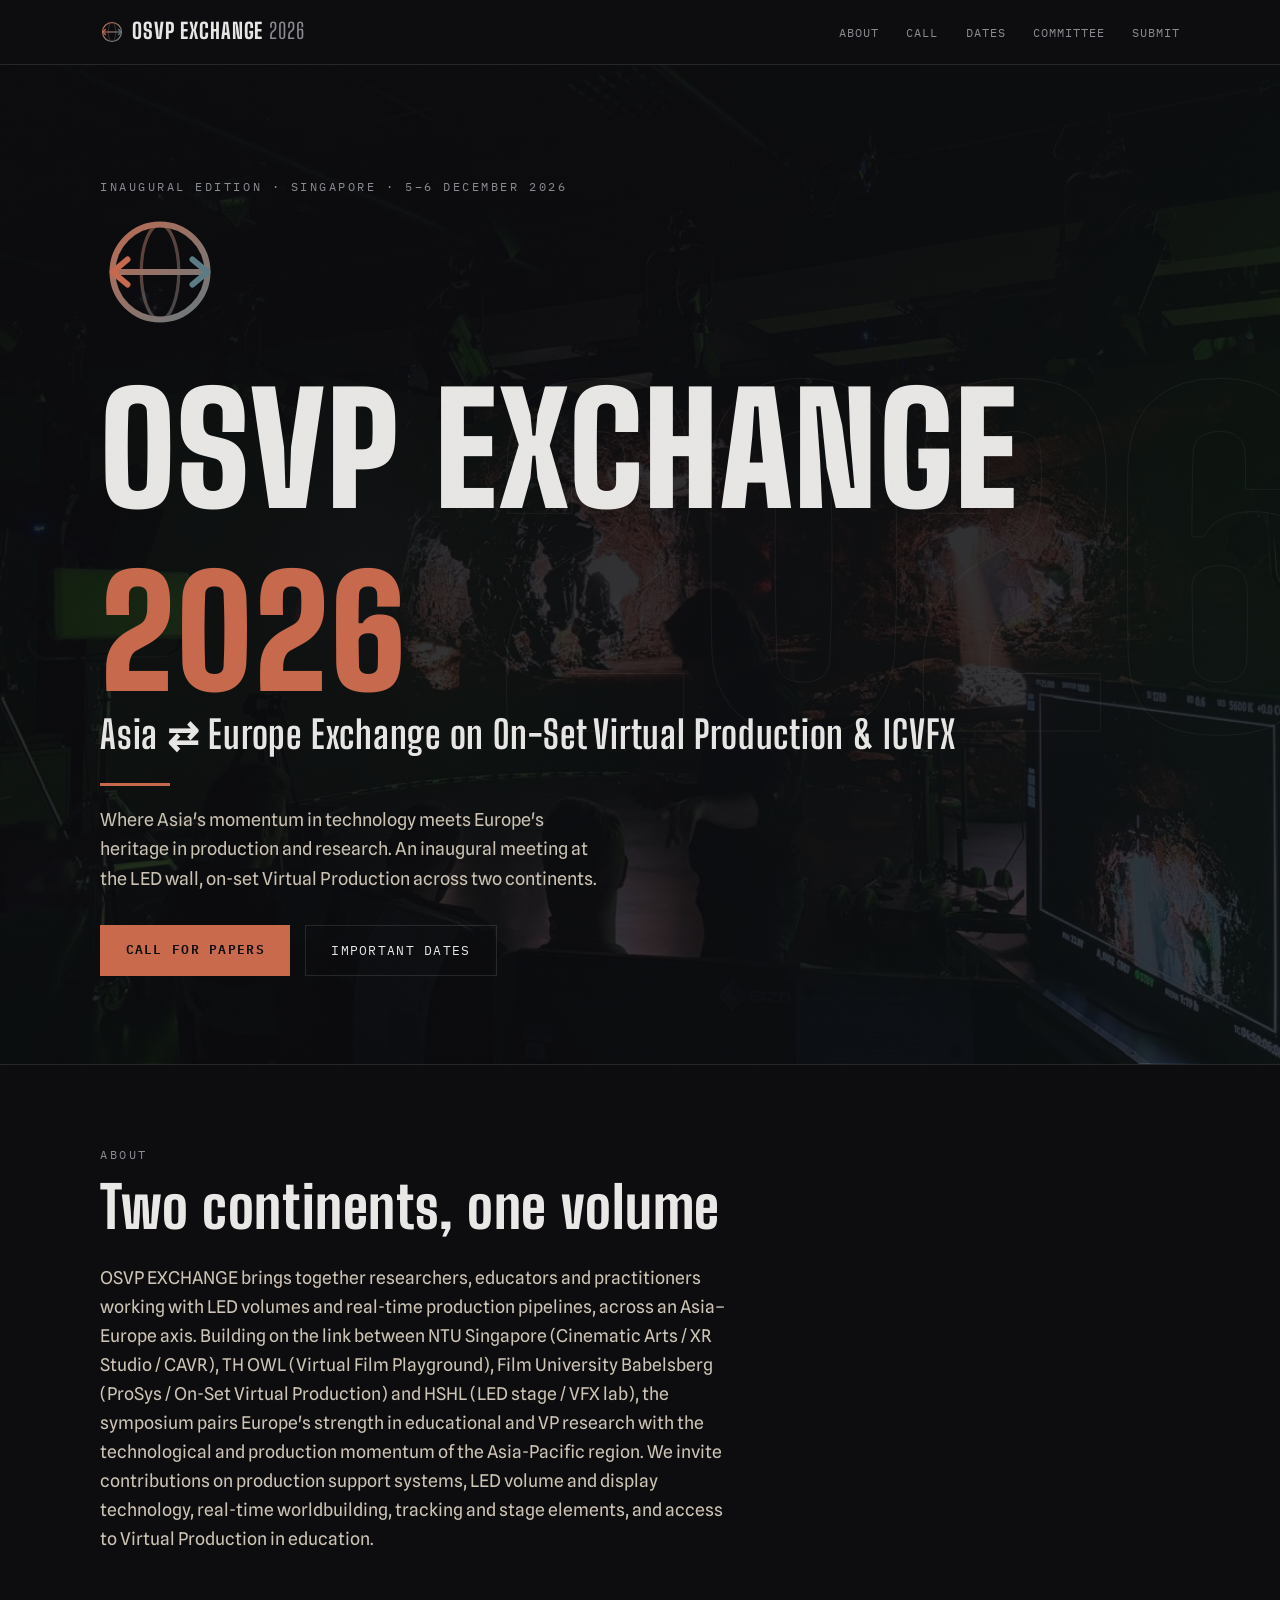
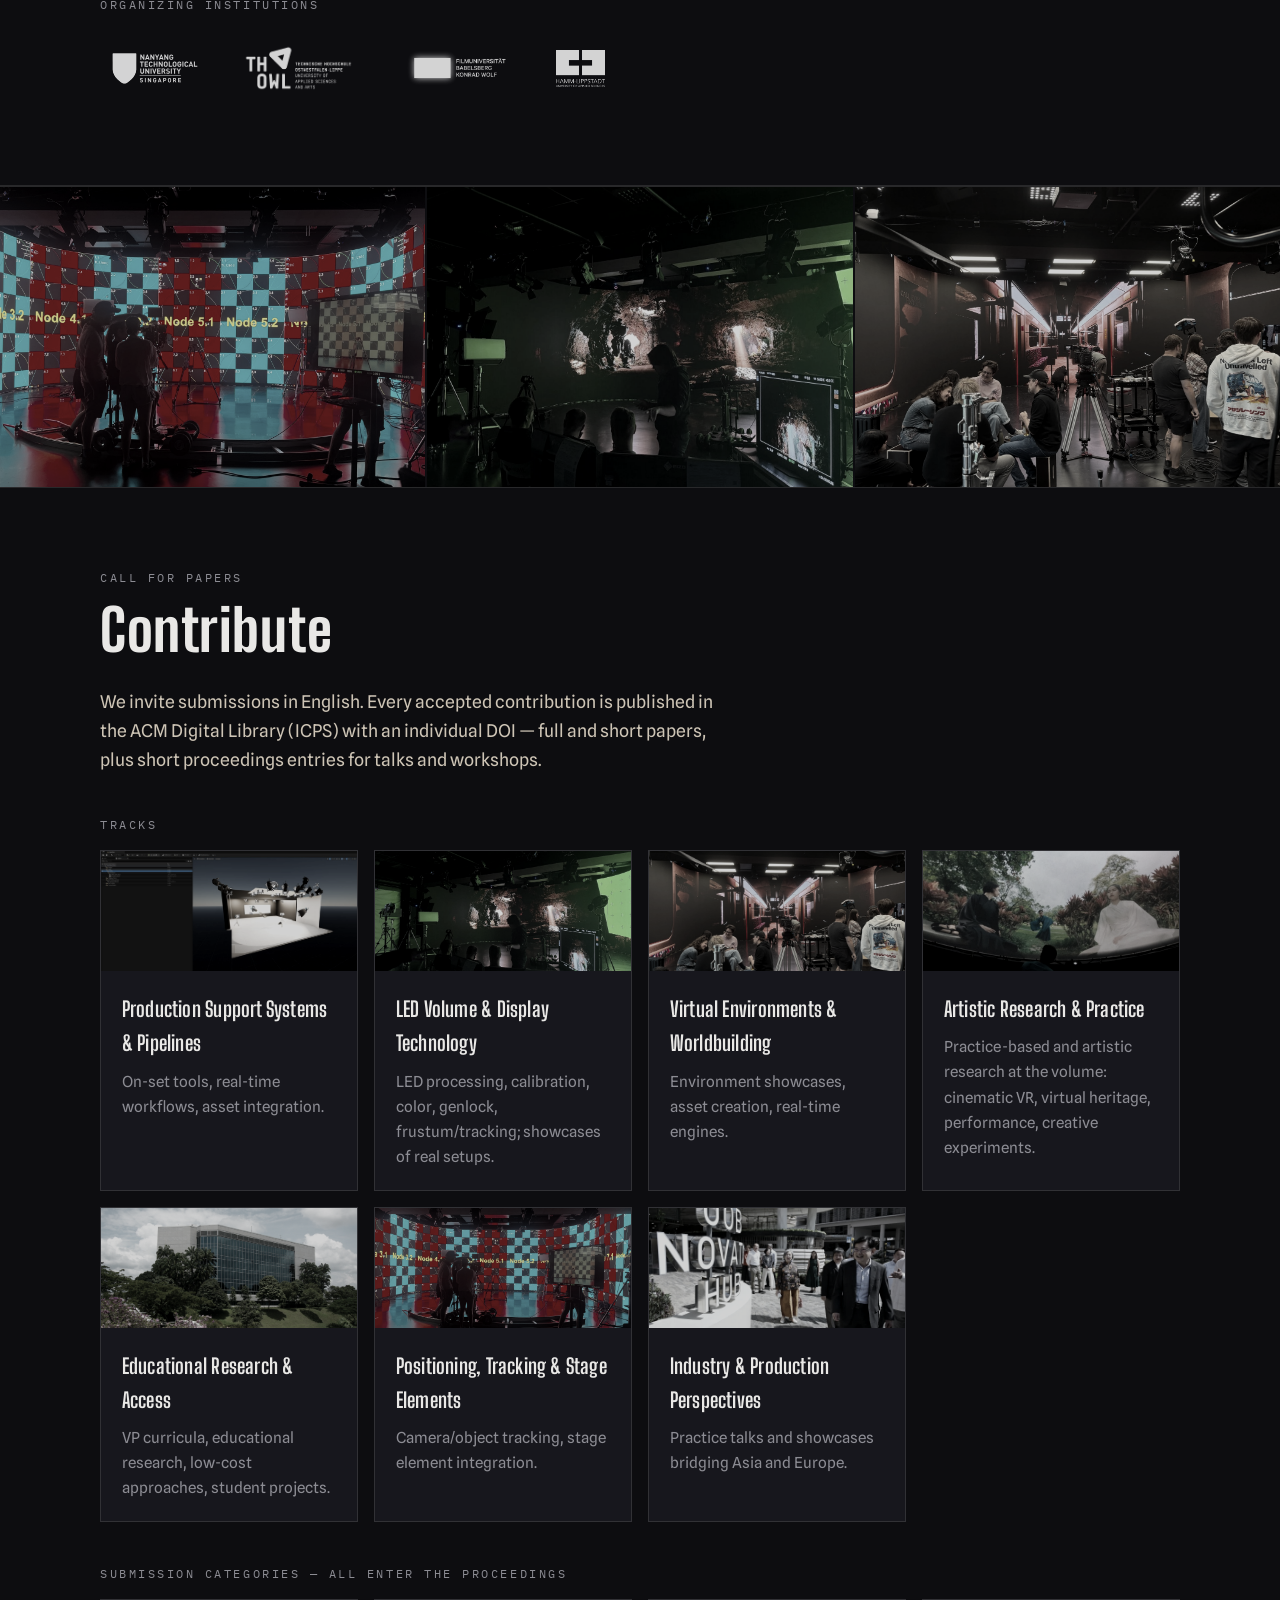
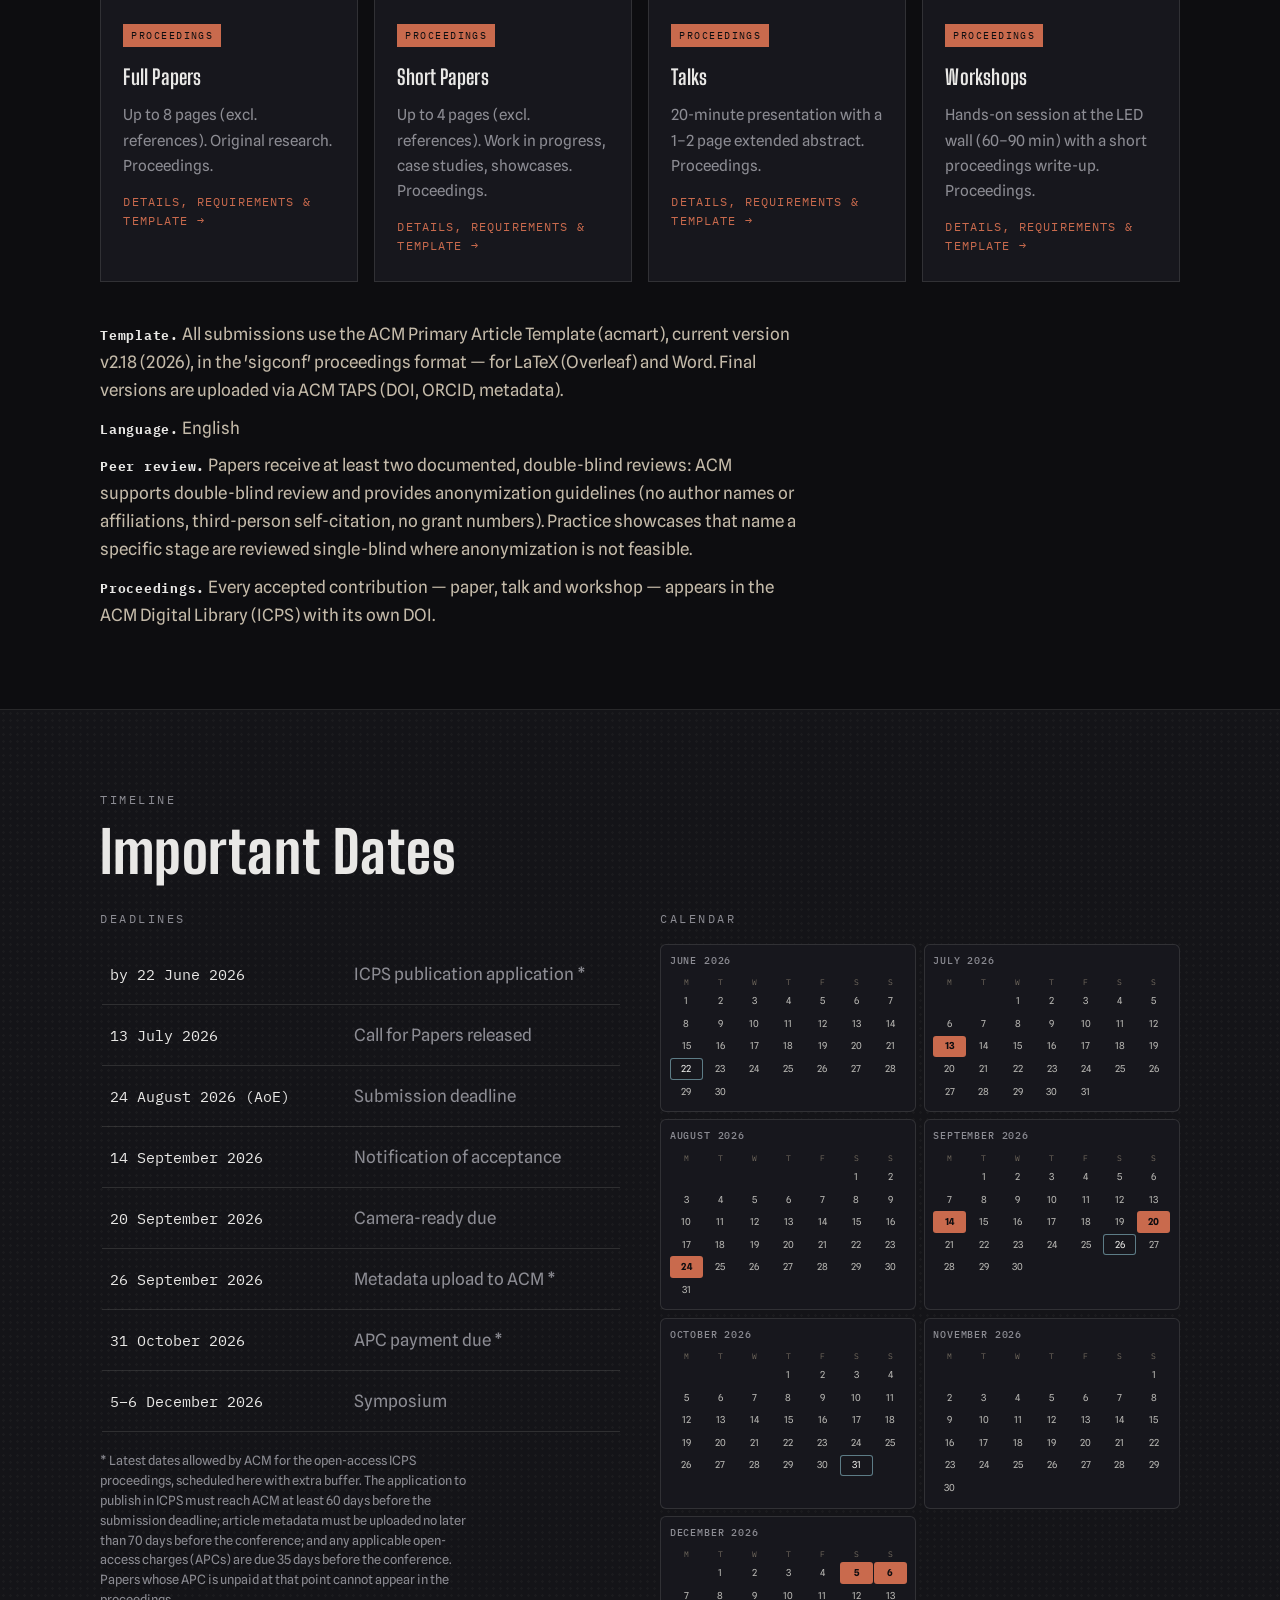
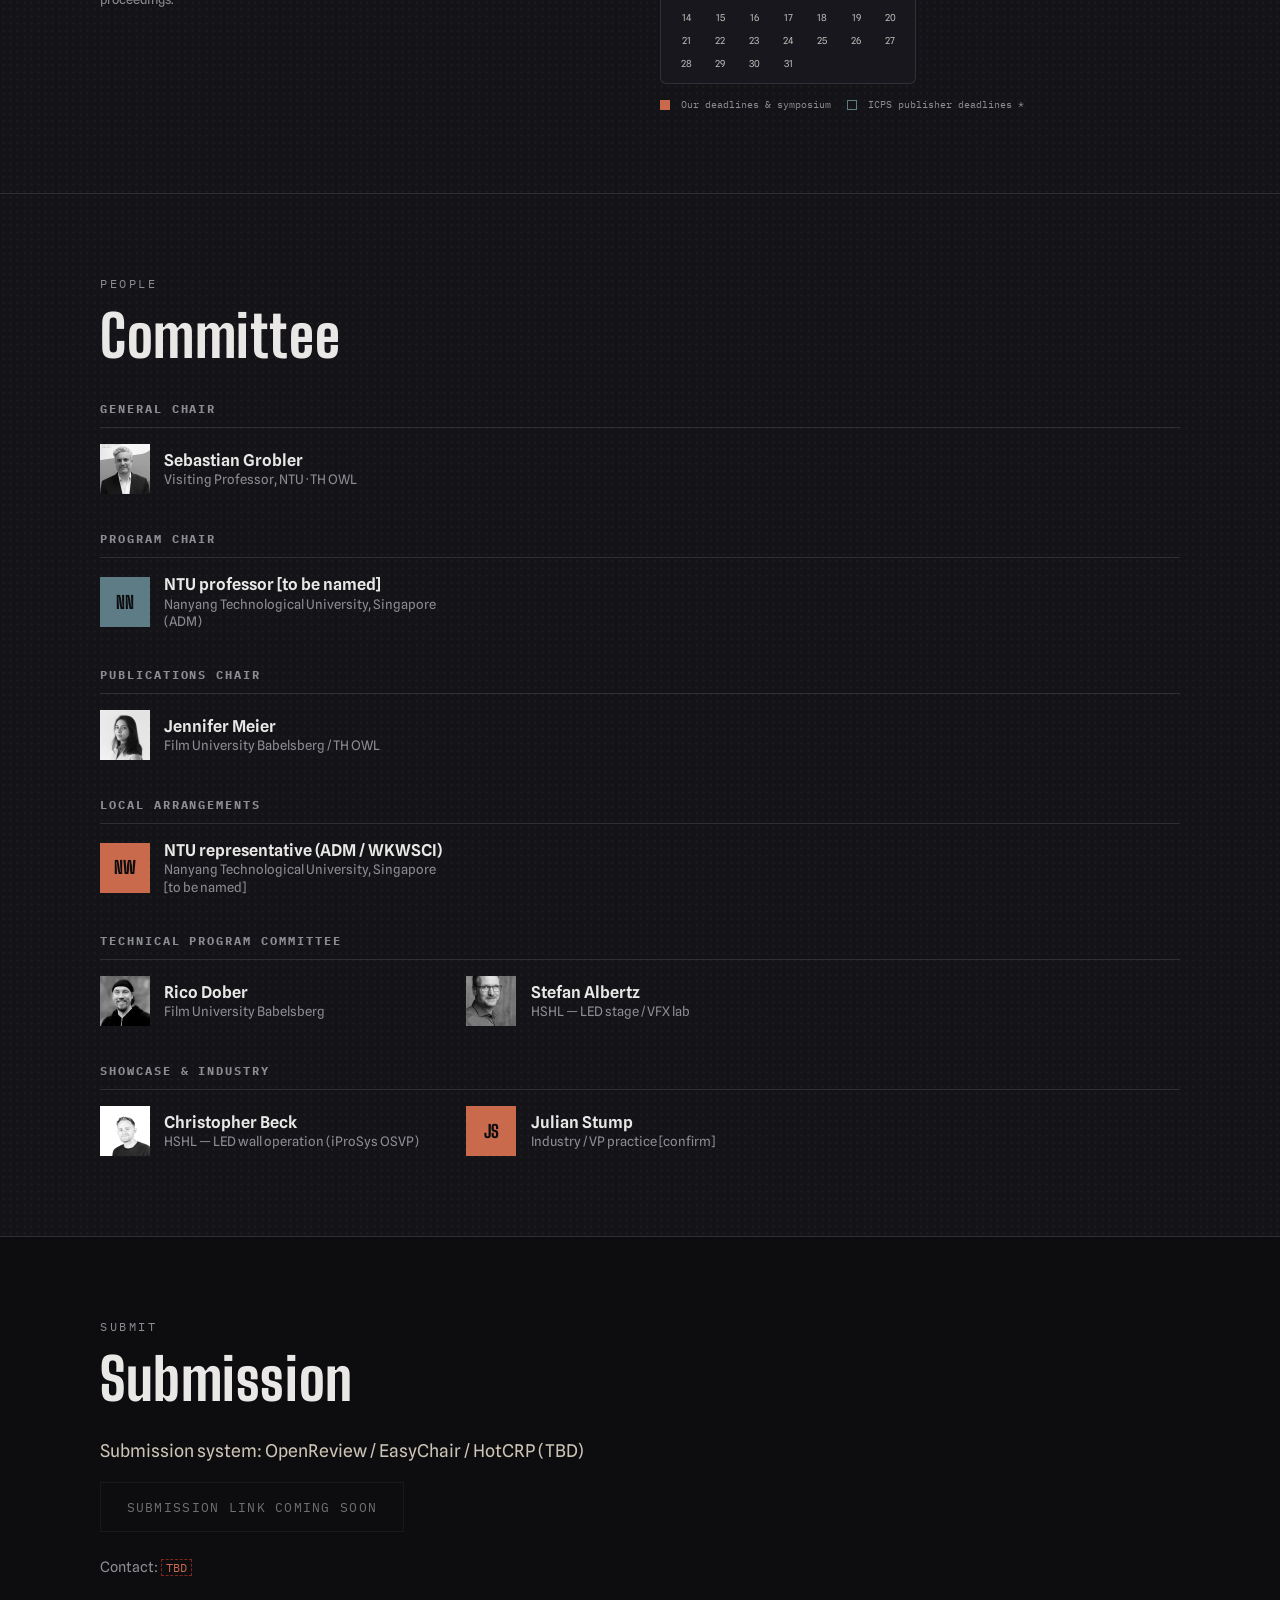
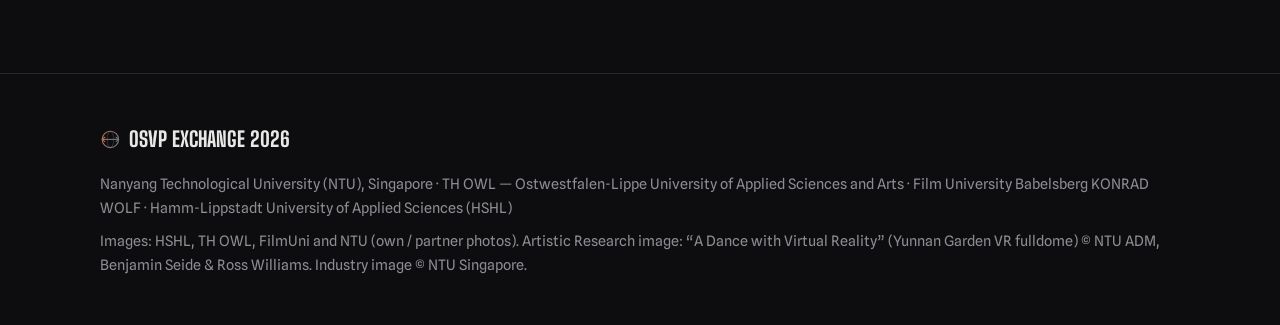
==== index.html @ 5b0dd959 "Update site (2026-06-19 21:12)" ====
<!DOCTYPE html>
<html lang="en">
<head>
  <meta charset="utf-8">
  <meta name="viewport" content="width=device-width, initial-scale=1">
  <title>OSVP EXCHANGE 2026 — Asia ⇄ Europe Exchange on On-Set Virtual Production &amp; ICVFX</title>
  <meta name="description" content="OSVP EXCHANGE brings together researchers, educators and practitioners working with LED volumes and real-time production pipelines, across an Asia–Europe axis. ">
  <link rel="preconnect" href="https://fonts.googleapis.com">
  <link rel="preconnect" href="https://fonts.gstatic.com" crossorigin>
  <link href="https://fonts.googleapis.com/css2?family=Big+Shoulders+Display:wght@500;700;800;900&family=IBM+Plex+Mono:wght@400;500&family=Spline+Sans:wght@400;500;600&display=swap" rel="stylesheet">
  <link rel="stylesheet" href="style.css">
</head>
<body>
<nav class="bar">
  <div class="wrap">
    <a class="brand" href="#top"><svg class="mark" viewBox="0 0 48 48" aria-hidden="true" focusable="false">
  <defs><linearGradient id="ew" x1="0" y1="0" x2="48" y2="48" gradientUnits="userSpaceOnUse">
    <stop offset="0" stop-color="var(--east)"/><stop offset="1" stop-color="var(--west)"/>
  </linearGradient></defs>
  <circle cx="24" cy="24" r="19" fill="none" stroke="url(#ew)" stroke-width="2.4"/>
  <ellipse cx="24" cy="24" rx="7.5" ry="19" fill="none" stroke="url(#ew)" stroke-width="1.3" opacity=".55"/>
  <line x1="5" y1="24" x2="43" y2="24" stroke="url(#ew)" stroke-width="2.4"/>
  <path d="M11 19 L5 24 L11 29" fill="none" stroke="var(--east)" stroke-width="2.4" stroke-linecap="round" stroke-linejoin="round"/>
  <path d="M37 19 L43 24 L37 29" fill="none" stroke="var(--west)" stroke-width="2.4" stroke-linecap="round" stroke-linejoin="round"/>
</svg><span>OSVP EXCHANGE <em>2026</em></span></a>
    <div class="links"><a href="#scope">About</a><a href="#cfp">Call</a><a href="#dates">Dates</a><a href="#committee">Committee</a><a href="#submission">Submit</a></div>
  </div>
</nav>
<header class="hero" id="top">
  <div class="bgyear" aria-hidden="true">2026</div>
  <div class="wrap">
    <p class="kicker">Inaugural Edition · Singapore · 5–6 December 2026</p>
    <h1 class="logo"><svg class="mark" viewBox="0 0 48 48" aria-hidden="true" focusable="false">
  <defs><linearGradient id="ew" x1="0" y1="0" x2="48" y2="48" gradientUnits="userSpaceOnUse">
    <stop offset="0" stop-color="var(--east)"/><stop offset="1" stop-color="var(--west)"/>
  </linearGradient></defs>
  <circle cx="24" cy="24" r="19" fill="none" stroke="url(#ew)" stroke-width="2.4"/>
  <ellipse cx="24" cy="24" rx="7.5" ry="19" fill="none" stroke="url(#ew)" stroke-width="1.3" opacity=".55"/>
  <line x1="5" y1="24" x2="43" y2="24" stroke="url(#ew)" stroke-width="2.4"/>
  <path d="M11 19 L5 24 L11 29" fill="none" stroke="var(--east)" stroke-width="2.4" stroke-linecap="round" stroke-linejoin="round"/>
  <path d="M37 19 L43 24 L37 29" fill="none" stroke="var(--west)" stroke-width="2.4" stroke-linecap="round" stroke-linejoin="round"/>
</svg><span class="word">OSVP EXCHANGE</span><span class="yr">2026</span></h1>
    <p class="subtitle">Asia ⇄ Europe Exchange on On-Set Virtual Production &amp; ICVFX</p>
    <p class="tagline">Where Asia&#x27;s momentum in technology meets Europe&#x27;s heritage in production and research. An inaugural meeting at the LED wall, on-set Virtual Production across two continents.
</p>
    <div class="cta"><a class="btn primary" href="#cfp">Call for Papers</a><a class="btn ghost" href="#dates">Important Dates</a></div>
  </div>
</header>
<section id="scope">
  <div class="wrap">
    <p class="kicker">About</p>
    <h2>Two continents, one volume</h2>
    <p class="lead">OSVP EXCHANGE brings together researchers, educators and practitioners working with LED volumes and real-time production pipelines, across an Asia–Europe axis. Building on the link between NTU Singapore (Cinematic Arts / XR Studio / CAVR), TH OWL (Virtual Film Playground), Film University Babelsberg (ProSys / On-Set Virtual Production) and HSHL (LED stage / VFX lab), the symposium pairs Europe&#x27;s strength in educational and VP research with the technological and production momentum of the Asia-Pacific region. We invite contributions on production support systems, LED volume and display technology, real-time worldbuilding, tracking and stage elements, and access to Virtual Production in education.
</p>
    <p class="kicker mt">Organizing institutions</p>
    <div class="plogos"><a href="https://www.ntu.edu.sg/adm" target="_blank" rel="noopener"><span class="plogobox" style="--lh:1.6" title="Nanyang Technological University (NTU), Singapore"><img class="plogo inv" src="assets/logos/ntu.svg" alt="Nanyang Technological University (NTU), Singapore" loading="lazy"></span></a><a href="https://www.th-owl.de/medienproduktion/" target="_blank" rel="noopener"><span class="plogobox" title="TH OWL — Ostwestfalen-Lippe University of Applied Sciences and Arts"><img class="plogo inv" src="assets/logos/thowl.png" alt="TH OWL — Ostwestfalen-Lippe University of Applied Sciences and Arts" loading="lazy"></span></a><a href="https://www.filmuniversitaet.de/" target="_blank" rel="noopener"><span class="plogobox" title="Film University Babelsberg KONRAD WOLF"><img class="plogo" src="assets/logos/filmuni.png" alt="Film University Babelsberg KONRAD WOLF" loading="lazy"></span></a><a href="https://www.hshl.de/" target="_blank" rel="noopener"><span class="plogobox" style="--lh:0.8" title="Hamm-Lippstadt University of Applied Sciences (HSHL)"><img class="plogo" src="assets/logos/hshl.png" alt="Hamm-Lippstadt University of Applied Sciences (HSHL)" loading="lazy"></span></a></div>
  </div>
</section>
<div class="band"><figure><img src="assets/band-1.jpg" alt="On set · HSHL" loading="lazy"></figure><figure><img src="assets/band-2.jpg" alt="LED volume · TH OWL" loading="lazy"></figure><figure><img src="assets/band-3.jpg" alt="Pipeline · FilmUni" loading="lazy"></figure></div>
<section id="cfp">
  <div class="wrap">
    <p class="kicker">Call for Papers</p>
    <h2>Contribute</h2>
    <p class="lead">We invite submissions in English. Every accepted contribution is published in the ACM Digital Library (ICPS) with an individual DOI — full and short papers, plus short proceedings entries for talks and workshops.
</p>
    <p class="kicker mt">Tracks</p>
    <div class="cards"><div class="card trk"><div class="thumb" style="background-image:url('assets/cat-environments.jpg')"></div><div class="cardbody"><h3>Production Support Systems &amp; Pipelines</h3><p>On-set tools, real-time workflows, asset integration.</p></div></div><div class="card trk"><div class="thumb" style="background-image:url('assets/cat-led-volume.jpg')"></div><div class="cardbody"><h3>LED Volume &amp; Display Technology</h3><p>LED processing, calibration, color, genlock, frustum/tracking; showcases of real setups.</p></div></div><div class="card trk"><div class="thumb" style="background-image:url('assets/track-volume.jpg')"></div><div class="cardbody"><h3>Virtual Environments &amp; Worldbuilding</h3><p>Environment showcases, asset creation, real-time engines.</p></div></div><div class="card trk"><div class="thumb" style="background-image:url('assets/cat-artistic.jpg')"></div><div class="cardbody"><h3>Artistic Research &amp; Practice</h3><p>Practice-based and artistic research at the volume: cinematic VR, virtual heritage, performance, creative experiments.</p></div></div><div class="card trk"><div class="thumb" style="background-image:url('assets/cat-education.jpg')"></div><div class="cardbody"><h3>Educational Research &amp; Access</h3><p>VP curricula, educational research, low-cost approaches, student projects.</p></div></div><div class="card trk"><div class="thumb" style="background-image:url('assets/cat-tracking.jpg')"></div><div class="cardbody"><h3>Positioning, Tracking &amp; Stage Elements</h3><p>Camera/object tracking, stage element integration.</p></div></div><div class="card trk"><div class="thumb" style="background-image:url('assets/cat-industry.jpg')"></div><div class="cardbody"><h3>Industry &amp; Production Perspectives</h3><p>Practice talks and showcases bridging Asia and Europe.</p></div></div></div>
    <p class="kicker mt">Submission categories — all enter the proceedings</p>
    <div class="cards fmts"><a class="card fmt" href="full-paper.html"><div class="cardbody"><span class="tag">Proceedings</span><h3>Full Papers</h3><p>Up to 8 pages (excl. references). Original research. Proceedings.</p><span class="more">Details, requirements &amp; template →</span></div></a><a class="card fmt" href="short-paper.html"><div class="cardbody"><span class="tag">Proceedings</span><h3>Short Papers</h3><p>Up to 4 pages (excl. references). Work in progress, case studies, showcases. Proceedings.</p><span class="more">Details, requirements &amp; template →</span></div></a><a class="card fmt" href="talk.html"><div class="cardbody"><span class="tag">Proceedings</span><h3>Talks</h3><p>20-minute presentation with a 1–2 page extended abstract. Proceedings.</p><span class="more">Details, requirements &amp; template →</span></div></a><a class="card fmt" href="workshop.html"><div class="cardbody"><span class="tag">Proceedings</span><h3>Workshops</h3><p>Hands-on session at the LED wall (60–90 min) with a short proceedings write-up. Proceedings.</p><span class="more">Details, requirements &amp; template →</span></div></a></div>
    <div class="notes">
      <p><strong>Template.</strong> All submissions use the ACM Primary Article Template (acmart), current version v2.18 (2026), in the &#x27;sigconf&#x27; proceedings format — for LaTeX (Overleaf) and Word. Final versions are uploaded via ACM TAPS (DOI, ORCID, metadata).
</p>
      <p><strong>Language.</strong> English</p>
      <p><strong>Peer review.</strong> Papers receive at least two documented, double-blind reviews: ACM supports double-blind review and provides anonymization guidelines (no author names or affiliations, third-person self-citation, no grant numbers). Practice showcases that name a specific stage are reviewed single-blind where anonymization is not feasible.
</p>
      <p><strong>Proceedings.</strong> Every accepted contribution — paper, talk and workshop — appears in the ACM Digital Library (ICPS) with its own DOI.</p>
    </div>
  </div>
</section>
<section id="dates" class="alt">
  <div class="wrap">
    <p class="kicker">Timeline</p>
    <h2>Important Dates</h2>
    <div class="datesgrid">
      <div class="dcol"><p class="kicker">Deadlines</p><table class="dates"><tr><td class="dt">by 22 June 2026</td><td>ICPS publication application *</td></tr><tr><td class="dt">13 July 2026</td><td>Call for Papers released</td></tr><tr><td class="dt">24 August 2026 (AoE)</td><td>Submission deadline</td></tr><tr><td class="dt">14 September 2026</td><td>Notification of acceptance</td></tr><tr><td class="dt">20 September 2026</td><td>Camera-ready due</td></tr><tr><td class="dt">26 September 2026</td><td>Metadata upload to ACM *</td></tr><tr><td class="dt">31 October 2026</td><td>APC payment due *</td></tr><tr><td class="dt">5–6 December 2026</td><td>Symposium</td></tr></table><p class="fineprint datesnote">* Latest dates allowed by ACM for the open-access ICPS proceedings, scheduled here with extra buffer. The application to publish in ICPS must reach ACM at least 60 days before the submission deadline; article metadata must be uploaded no later than 70 days before the conference; and any applicable open-access charges (APCs) are due 35 days before the conference. Papers whose APC is unpaid at that point cannot appear in the proceedings.
</p></div>
      <div class="dcol"><p class="kicker">Calendar</p><div class="cal"><div class="calmonth"><div class="cmname">June 2026</div><div class="cgrid"><span class="cdow">M</span><span class="cdow">T</span><span class="cdow">W</span><span class="cdow">T</span><span class="cdow">F</span><span class="cdow">S</span><span class="cdow">S</span><span class="cday">1</span><span class="cday">2</span><span class="cday">3</span><span class="cday">4</span><span class="cday">5</span><span class="cday">6</span><span class="cday">7</span><span class="cday">8</span><span class="cday">9</span><span class="cday">10</span><span class="cday">11</span><span class="cday">12</span><span class="cday">13</span><span class="cday">14</span><span class="cday">15</span><span class="cday">16</span><span class="cday">17</span><span class="cday">18</span><span class="cday">19</span><span class="cday">20</span><span class="cday">21</span><span class="cday rel" data-tip="ICPS application — last day *" aria-label="ICPS application — last day *" tabindex="0">22</span><span class="cday">23</span><span class="cday">24</span><span class="cday">25</span><span class="cday">26</span><span class="cday">27</span><span class="cday">28</span><span class="cday">29</span><span class="cday">30</span><span class="cday pad"></span><span class="cday pad"></span><span class="cday pad"></span><span class="cday pad"></span><span class="cday pad"></span></div></div><div class="calmonth"><div class="cmname">July 2026</div><div class="cgrid"><span class="cdow">M</span><span class="cdow">T</span><span class="cdow">W</span><span class="cdow">T</span><span class="cdow">F</span><span class="cdow">S</span><span class="cdow">S</span><span class="cday pad"></span><span class="cday pad"></span><span class="cday">1</span><span class="cday">2</span><span class="cday">3</span><span class="cday">4</span><span class="cday">5</span><span class="cday">6</span><span class="cday">7</span><span class="cday">8</span><span class="cday">9</span><span class="cday">10</span><span class="cday">11</span><span class="cday">12</span><span class="cday hot" data-tip="CfP opens" aria-label="CfP opens" tabindex="0">13</span><span class="cday">14</span><span class="cday">15</span><span class="cday">16</span><span class="cday">17</span><span class="cday">18</span><span class="cday">19</span><span class="cday">20</span><span class="cday">21</span><span class="cday">22</span><span class="cday">23</span><span class="cday">24</span><span class="cday">25</span><span class="cday">26</span><span class="cday">27</span><span class="cday">28</span><span class="cday">29</span><span class="cday">30</span><span class="cday">31</span><span class="cday pad"></span><span class="cday pad"></span></div></div><div class="calmonth"><div class="cmname">August 2026</div><div class="cgrid"><span class="cdow">M</span><span class="cdow">T</span><span class="cdow">W</span><span class="cdow">T</span><span class="cdow">F</span><span class="cdow">S</span><span class="cdow">S</span><span class="cday pad"></span><span class="cday pad"></span><span class="cday pad"></span><span class="cday pad"></span><span class="cday pad"></span><span class="cday">1</span><span class="cday">2</span><span class="cday">3</span><span class="cday">4</span><span class="cday">5</span><span class="cday">6</span><span class="cday">7</span><span class="cday">8</span><span class="cday">9</span><span class="cday">10</span><span class="cday">11</span><span class="cday">12</span><span class="cday">13</span><span class="cday">14</span><span class="cday">15</span><span class="cday">16</span><span class="cday">17</span><span class="cday">18</span><span class="cday">19</span><span class="cday">20</span><span class="cday">21</span><span class="cday">22</span><span class="cday">23</span><span class="cday hot" data-tip="Submission deadline" aria-label="Submission deadline" tabindex="0">24</span><span class="cday">25</span><span class="cday">26</span><span class="cday">27</span><span class="cday">28</span><span class="cday">29</span><span class="cday">30</span><span class="cday">31</span><span class="cday pad"></span><span class="cday pad"></span><span class="cday pad"></span><span class="cday pad"></span><span class="cday pad"></span><span class="cday pad"></span></div></div><div class="calmonth"><div class="cmname">September 2026</div><div class="cgrid"><span class="cdow">M</span><span class="cdow">T</span><span class="cdow">W</span><span class="cdow">T</span><span class="cdow">F</span><span class="cdow">S</span><span class="cdow">S</span><span class="cday pad"></span><span class="cday">1</span><span class="cday">2</span><span class="cday">3</span><span class="cday">4</span><span class="cday">5</span><span class="cday">6</span><span class="cday">7</span><span class="cday">8</span><span class="cday">9</span><span class="cday">10</span><span class="cday">11</span><span class="cday">12</span><span class="cday">13</span><span class="cday hot" data-tip="Notification of acceptance" aria-label="Notification of acceptance" tabindex="0">14</span><span class="cday">15</span><span class="cday">16</span><span class="cday">17</span><span class="cday">18</span><span class="cday">19</span><span class="cday hot" data-tip="Camera-ready due" aria-label="Camera-ready due" tabindex="0">20</span><span class="cday">21</span><span class="cday">22</span><span class="cday">23</span><span class="cday">24</span><span class="cday">25</span><span class="cday rel" data-tip="Metadata upload to ACM *" aria-label="Metadata upload to ACM *" tabindex="0">26</span><span class="cday">27</span><span class="cday">28</span><span class="cday">29</span><span class="cday">30</span><span class="cday pad"></span><span class="cday pad"></span><span class="cday pad"></span><span class="cday pad"></span></div></div><div class="calmonth"><div class="cmname">October 2026</div><div class="cgrid"><span class="cdow">M</span><span class="cdow">T</span><span class="cdow">W</span><span class="cdow">T</span><span class="cdow">F</span><span class="cdow">S</span><span class="cdow">S</span><span class="cday pad"></span><span class="cday pad"></span><span class="cday pad"></span><span class="cday">1</span><span class="cday">2</span><span class="cday">3</span><span class="cday">4</span><span class="cday">5</span><span class="cday">6</span><span class="cday">7</span><span class="cday">8</span><span class="cday">9</span><span class="cday">10</span><span class="cday">11</span><span class="cday">12</span><span class="cday">13</span><span class="cday">14</span><span class="cday">15</span><span class="cday">16</span><span class="cday">17</span><span class="cday">18</span><span class="cday">19</span><span class="cday">20</span><span class="cday">21</span><span class="cday">22</span><span class="cday">23</span><span class="cday">24</span><span class="cday">25</span><span class="cday">26</span><span class="cday">27</span><span class="cday">28</span><span class="cday">29</span><span class="cday">30</span><span class="cday rel" data-tip="APC payment due *" aria-label="APC payment due *" tabindex="0">31</span><span class="cday pad"></span></div></div><div class="calmonth"><div class="cmname">November 2026</div><div class="cgrid"><span class="cdow">M</span><span class="cdow">T</span><span class="cdow">W</span><span class="cdow">T</span><span class="cdow">F</span><span class="cdow">S</span><span class="cdow">S</span><span class="cday pad"></span><span class="cday pad"></span><span class="cday pad"></span><span class="cday pad"></span><span class="cday pad"></span><span class="cday pad"></span><span class="cday">1</span><span class="cday">2</span><span class="cday">3</span><span class="cday">4</span><span class="cday">5</span><span class="cday">6</span><span class="cday">7</span><span class="cday">8</span><span class="cday">9</span><span class="cday">10</span><span class="cday">11</span><span class="cday">12</span><span class="cday">13</span><span class="cday">14</span><span class="cday">15</span><span class="cday">16</span><span class="cday">17</span><span class="cday">18</span><span class="cday">19</span><span class="cday">20</span><span class="cday">21</span><span class="cday">22</span><span class="cday">23</span><span class="cday">24</span><span class="cday">25</span><span class="cday">26</span><span class="cday">27</span><span class="cday">28</span><span class="cday">29</span><span class="cday">30</span><span class="cday pad"></span><span class="cday pad"></span><span class="cday pad"></span><span class="cday pad"></span><span class="cday pad"></span><span class="cday pad"></span></div></div><div class="calmonth"><div class="cmname">December 2026</div><div class="cgrid"><span class="cdow">M</span><span class="cdow">T</span><span class="cdow">W</span><span class="cdow">T</span><span class="cdow">F</span><span class="cdow">S</span><span class="cdow">S</span><span class="cday pad"></span><span class="cday">1</span><span class="cday">2</span><span class="cday">3</span><span class="cday">4</span><span class="cday hot" data-tip="OSVP EXCHANGE symposium" aria-label="OSVP EXCHANGE symposium" tabindex="0">5</span><span class="cday hot" data-tip="OSVP EXCHANGE symposium" aria-label="OSVP EXCHANGE symposium" tabindex="0">6</span><span class="cday">7</span><span class="cday">8</span><span class="cday">9</span><span class="cday">10</span><span class="cday">11</span><span class="cday">12</span><span class="cday">13</span><span class="cday">14</span><span class="cday">15</span><span class="cday">16</span><span class="cday">17</span><span class="cday">18</span><span class="cday">19</span><span class="cday">20</span><span class="cday">21</span><span class="cday">22</span><span class="cday">23</span><span class="cday">24</span><span class="cday">25</span><span class="cday">26</span><span class="cday">27</span><span class="cday">28</span><span class="cday">29</span><span class="cday">30</span><span class="cday">31</span><span class="cday pad"></span><span class="cday pad"></span><span class="cday pad"></span></div></div></div><div class="callegend"><span><i class="lg hot"></i> Our deadlines &amp; symposium</span><span><i class="lg rel"></i> ICPS publisher deadlines *</span></div></div>
    </div>
  </div>
</section>
<section id="committee" class="alt">
  <div class="wrap">
    <p class="kicker">People</p>
    <h2>Committee</h2>
    <div class="committee-group"><h3>General Chair</h3><div class="people"><div class="person"><span class="avatar photo"><img src="assets/people/grobler.jpg" alt="" loading="lazy"></span><span class="pinfo"><a class="name" href="https://www.th-owl.de/medienproduktion/fachbereich/team/sebastian-grobler/" target="_blank" rel="noopener">Sebastian Grobler</a><span class="aff">Visiting Professor, NTU · TH OWL</span></span></div></div></div>
    <div class="committee-group"><h3>Program Chair</h3><div class="people"><div class="person"><span class="avatar west" aria-hidden="true">NN</span><span class="pinfo"><a class="name" href="https://www.ntu.edu.sg/adm" target="_blank" rel="noopener">NTU professor [to be named]</a><span class="aff">Nanyang Technological University, Singapore (ADM)</span></span></div></div></div>
    <div class="committee-group"><h3>Publications Chair</h3><div class="people"><div class="person"><span class="avatar photo"><img src="assets/people/meier.jpg" alt="" loading="lazy"></span><span class="pinfo"><a class="name" href="https://www.th-owl.de/medienproduktion/fachbereich/team/jennifer-meier/" target="_blank" rel="noopener">Jennifer Meier</a><span class="aff">Film University Babelsberg / TH OWL</span></span></div></div></div>
    <div class="committee-group"><h3>Local Arrangements</h3><div class="people"><div class="person"><span class="avatar east" aria-hidden="true">NW</span><span class="pinfo"><a class="name" href="https://www.ntu.edu.sg/adm" target="_blank" rel="noopener">NTU representative (ADM / WKWSCI)</a><span class="aff">Nanyang Technological University, Singapore [to be named]</span></span></div></div></div>
    <div class="committee-group"><h3>Technical Program Committee</h3><div class="people"><div class="person"><span class="avatar photo"><img src="assets/people/dober.jpg" alt="" loading="lazy"></span><span class="pinfo"><a class="name" href="https://www.filmuniversitaet.de/en/portrait/person/rico-dober" target="_blank" rel="noopener">Rico Dober</a><span class="aff">Film University Babelsberg</span></span></div><div class="person"><span class="avatar photo"><img src="assets/people/albertz.jpg" alt="" loading="lazy"></span><span class="pinfo"><a class="name" href="https://www.hshl.de/personen/prof-stefan-albertz" target="_blank" rel="noopener">Stefan Albertz</a><span class="aff">HSHL — LED stage / VFX lab</span></span></div></div></div>
    <div class="committee-group"><h3>Showcase &amp; Industry</h3><div class="people"><div class="person"><span class="avatar photo"><img src="assets/people/beck.jpg" alt="" loading="lazy"></span><span class="pinfo"><a class="name" href="https://www.hshl.de/hochschule-hamm-lippstadt/organisation/departments/department-lippstadt2/wissenschaftliche-mitarbeitende-lippstadt2/" target="_blank" rel="noopener">Christopher Beck</a><span class="aff">HSHL — LED wall operation (iProSys OSVP)</span></span></div><div class="person"><span class="avatar east" aria-hidden="true">JS</span><span class="pinfo"><span class="name">Julian Stump</span><span class="aff">Industry / VP practice [confirm]</span></span></div></div></div>
  </div>
</section>
<section id="submission">
  <div class="wrap">
    <p class="kicker">Submit</p>
    <h2>Submission</h2>
    <p class="lead">Submission system: OpenReview / EasyChair / HotCRP (TBD)</p>
    <div class="cta"><a class="btn ghost disabled">Submission link coming soon</a></div>
    <p class="fineprint mt">Contact: <span class="tbd">TBD</span></p>
  </div>
</section>
<footer>
  <div class="wrap">
    <div class="flogo"><svg class="mark" viewBox="0 0 48 48" aria-hidden="true" focusable="false">
  <defs><linearGradient id="ew" x1="0" y1="0" x2="48" y2="48" gradientUnits="userSpaceOnUse">
    <stop offset="0" stop-color="var(--east)"/><stop offset="1" stop-color="var(--west)"/>
  </linearGradient></defs>
  <circle cx="24" cy="24" r="19" fill="none" stroke="url(#ew)" stroke-width="2.4"/>
  <ellipse cx="24" cy="24" rx="7.5" ry="19" fill="none" stroke="url(#ew)" stroke-width="1.3" opacity=".55"/>
  <line x1="5" y1="24" x2="43" y2="24" stroke="url(#ew)" stroke-width="2.4"/>
  <path d="M11 19 L5 24 L11 29" fill="none" stroke="var(--east)" stroke-width="2.4" stroke-linecap="round" stroke-linejoin="round"/>
  <path d="M37 19 L43 24 L37 29" fill="none" stroke="var(--west)" stroke-width="2.4" stroke-linecap="round" stroke-linejoin="round"/>
</svg><span>OSVP EXCHANGE 2026</span></div>
    <div class="organizers"><a href="https://www.ntu.edu.sg/adm" target="_blank" rel="noopener">Nanyang Technological University (NTU), Singapore</a> · <a href="https://www.th-owl.de/medienproduktion/" target="_blank" rel="noopener">TH OWL — Ostwestfalen-Lippe University of Applied Sciences and Arts</a> · <a href="https://www.filmuniversitaet.de/" target="_blank" rel="noopener">Film University Babelsberg KONRAD WOLF</a> · <a href="https://www.hshl.de/" target="_blank" rel="noopener">Hamm-Lippstadt University of Applied Sciences (HSHL)</a></div>
    <div class="fineprint">Images: HSHL, TH OWL, FilmUni and NTU (own / partner photos). Artistic Research image: “A Dance with Virtual Reality” (Yunnan Garden VR fulldome) © NTU ADM, Benjamin Seide &amp; Ross Williams. Industry image © NTU Singapore.</div>
  </div>
</footer>
</body>
</html>
---- style.css ----
/* OSVP EXCHANGE — Asia <-> Europe Symposium on Virtual Production
   Two-spot-colour editorial / risograph print look. Warm ink-black, bone text,
   vermilion (East) and muted steel-blue (West) as FLAT spot colours — never blended.
   Deliberately avoids the AI tells: no rainbow gradients, no glow blobs, no glass blur. */

:root {
  --ink:   #0d0d10;   /* neutral near-black (no warm/yellow cast) */
  --ink2:  #141418;   /* alt section */
  --panel: #17171d;   /* cards */
  --bone:  #e9e8e6;   /* neutral cool off-white text */
  --muted: #8c8c93;   /* neutral grey */
  --line:  rgba(233, 232, 230, .12);
  --east:  #c96a4d;   /* muted terracotta (mixed, not full-chroma red) */
  --west:  #5d7c86;   /* muted slate-teal (mixed, not primary blue) */
  --display: "Big Shoulders Display", "Arial Narrow", sans-serif;
  --body: "Spline Sans", system-ui, sans-serif;
  --mono: "IBM Plex Mono", ui-monospace, monospace;
  --wrap: 1080px;
}

* { box-sizing: border-box; }
html { scroll-behavior: smooth; scroll-padding-top: 80px; }

body {
  margin: 0;
  background: var(--ink);
  color: var(--bone);
  font-family: var(--body);
  font-size: 17px;
  line-height: 1.65;
  -webkit-font-smoothing: antialiased;
  overflow-x: hidden;
}

/* screenprint ink-grain overlay (stronger than a faint AI grain) */
body::after {
  content: "";
  position: fixed; inset: 0; pointer-events: none; z-index: 9999; opacity: .07; mix-blend-mode: multiply;
  background-image: url("data:image/svg+xml,%3Csvg xmlns='http://www.w3.org/2000/svg' width='140' height='140'%3E%3Cfilter id='n'%3E%3CfeTurbulence type='fractalNoise' baseFrequency='.85' numOctaves='2'/%3E%3C/filter%3E%3Crect width='100%25' height='100%25' filter='url(%23n)'/%3E%3C/svg%3E");
}

/* reusable halftone dot texture (screenprint) */
.halftone { position: relative; }
.halftone::before {
  content: ""; position: absolute; inset: 0; pointer-events: none; z-index: 0; opacity: .5;
  background-image: radial-gradient(rgba(233,232,230,.06) 1px, transparent 1.5px);
  background-size: 7px 7px;
}
.halftone > * { position: relative; z-index: 1; }

.wrap { width: 92%; max-width: var(--wrap); margin: 0 auto; }
a { color: inherit; text-decoration: none; }
.mark { width: 1em; height: 1em; flex: none; }

.kicker {
  font-family: var(--mono); font-size: .72rem; letter-spacing: .22em;
  text-transform: uppercase; color: var(--muted); margin: 0 0 1rem;
}
.kicker.mt { margin-top: 2.6rem; }
.kicker .hint { text-transform: none; letter-spacing: 0; color: #6f675c; }

/* ---------- Nav (solid, no blur) ---------- */
.bar { position: sticky; top: 0; z-index: 100; background: var(--ink); border-bottom: 1px solid var(--line); }
.bar .wrap { display: flex; align-items: center; justify-content: space-between; height: 64px; }
.brand { display: flex; align-items: center; gap: .5rem; font-family: var(--display); font-weight: 800; font-size: 1.35rem; letter-spacing: .04em; }
.brand .mark { font-size: 1.5rem; }
.brand em { font-style: normal; color: var(--muted); font-weight: 500; }
.links { display: flex; gap: 1.7rem; font-family: var(--mono); font-size: .78rem; letter-spacing: .08em; text-transform: uppercase; }
.links a { color: var(--muted); transition: color .2s; }
.links a:hover { color: var(--east); }

/* ---------- Hero (flat + geometric meridian lines, no glow) ---------- */
.hero {
  position: relative; padding: 7rem 0 5.5rem; border-bottom: 1px solid var(--line); overflow: hidden;
  background-color: var(--ink);
  background-image:
    linear-gradient(rgba(13,13,16,.90), rgba(13,13,16,.80)),
    url("assets/cat-led-volume.jpg"),
    radial-gradient(rgba(233,232,230,.05) 1px, transparent 1.6px),
    repeating-linear-gradient(90deg, rgba(233,232,230,.035) 0 1px, transparent 1px 84px);
  background-size: auto, cover, 8px 8px, auto;
  background-position: center, center, top left, top left;
  background-repeat: no-repeat, no-repeat, repeat, repeat;
}
.bgyear {
  position: absolute; right: -3%; top: 50%; transform: translateY(-50%);
  font-family: var(--display); font-weight: 900; font-size: clamp(14rem, 34vw, 30rem);
  line-height: .8; color: transparent; -webkit-text-stroke: 1px rgba(236,227,210,.06);
  letter-spacing: -.02em; pointer-events: none; user-select: none;
}
.hero .wrap { position: relative; z-index: 1; }
.hero .kicker { animation: rise .7s .05s both; }

.logo {
  display: flex; align-items: center; gap: .35em; flex-wrap: wrap;
  font-family: var(--display); font-weight: 900; font-size: clamp(3.6rem, 13vw, 9.5rem);
  line-height: .85; letter-spacing: .01em; margin: 0 0 .4rem; animation: rise .8s .12s both;
}
.logo .mark { font-size: clamp(3rem, 10vw, 7.5rem); }
.logo .word { color: var(--bone); }
.logo .yr { color: var(--east); }

.subtitle { font-family: var(--display); font-weight: 700; font-size: clamp(1.4rem, 3.5vw, 2.4rem); letter-spacing: .02em; margin: .2rem 0 1.2rem; animation: rise .8s .2s both; }
.subtitle::after { content: ""; display: block; width: 70px; height: 3px; background: var(--east); margin-top: 1rem; }
.tagline { max-width: 46ch; font-size: 1.12rem; color: #cdc4b5; margin: 0 0 2rem; animation: rise .8s .28s both; }
.cta { display: flex; flex-wrap: wrap; gap: .9rem; animation: rise .8s .36s both; }
.adjacency { font-family: var(--mono); font-size: .8rem; color: var(--muted); margin-top: 2rem; animation: rise .8s .44s both; }
@keyframes rise { from { opacity: 0; transform: translateY(18px); } to { opacity: 1; transform: none; } }

/* ---------- Buttons (flat spot colour, no glow) ---------- */
.btn { display: inline-block; padding: .85rem 1.6rem; font-family: var(--mono); font-size: .8rem; letter-spacing: .1em; text-transform: uppercase; border-radius: 0; transition: transform .12s, background .2s, color .2s; }
.btn.primary { background: var(--east); color: var(--ink); font-weight: 600; }
.btn.primary:hover { transform: translateY(-2px); background: #c5301d; }
.btn.ghost { border: 1px solid var(--line); color: var(--bone); }
.btn.ghost:hover { border-color: var(--east); color: var(--east); }
.btn.disabled { opacity: .45; pointer-events: none; }

/* ---------- Sections ---------- */
section { padding: 5rem 0; border-bottom: 1px solid var(--line); }
section.alt { background: var(--ink2); }
section h2 { font-family: var(--display); font-weight: 800; font-size: clamp(2.2rem, 6vw, 3.6rem); line-height: .95; letter-spacing: .01em; margin: 0 0 1.8rem; }
.lead { max-width: 64ch; font-size: 1.1rem; color: #cdc4b5; }
.fineprint { color: var(--muted); font-size: .9rem; }
.fineprint.mt { margin-top: 1.4rem; }

/* partner logos: glowing white on dark, subtle lift on hover (no white plate) */
.plogos { display: flex; flex-wrap: wrap; align-items: center; gap: 2rem; margin-top: 1.1rem; }
.plogos a { display: inline-flex; }
.plogobox { display: inline-flex; align-items: center; }
.plogo { height: calc(46px * var(--lh, 1)); width: auto; max-width: 320px; object-fit: contain; opacity: .82; transition: opacity .2s, transform .2s; }
.plogos a:hover .plogo, .plogobox:hover .plogo { opacity: 1; transform: translateY(-2px); }
.plogo.inv { filter: brightness(0) invert(1); }   /* colour logo -> white silhouette */
@media (max-width: 640px) { .plogo { height: calc(36px * var(--lh, 1)); max-width: 220px; } .plogos { gap: 1.3rem; } }

/* partner chips */
.chips { display: flex; flex-wrap: wrap; gap: .6rem; }
.chip { font-family: var(--mono); font-size: .76rem; padding: .5rem .85rem; border: 1px solid var(--line); border-radius: 0; color: #c4baa9; }
a.chip { transition: border-color .2s, color .2s; }
a.chip:hover { border-color: var(--east); color: var(--east); }

/* cards */
.cards { display: grid; grid-template-columns: repeat(auto-fill, minmax(250px, 1fr)); gap: 1rem; margin-top: 1rem; }
.card { background: var(--panel); border: 1px solid var(--line); border-radius: 0; padding: 1.3rem 1.4rem; position: relative; transition: border-color .2s, transform .2s; }
.card::before { content: ""; position: absolute; left: 0; top: 0; bottom: 0; width: 3px; background: var(--east); opacity: 0; transition: opacity .2s; }
.card:hover { transform: translateY(-3px); border-color: rgba(236,227,210,.22); }
.card:hover::before { opacity: 1; }
.card h3 { font-family: var(--display); font-weight: 700; font-size: 1.3rem; letter-spacing: .01em; margin: .2rem 0 .5rem; }
.card p { margin: 0; color: var(--muted); font-size: .95rem; }
.card .tag { font-family: var(--mono); font-size: .65rem; letter-spacing: .14em; text-transform: uppercase; color: var(--ink); background: var(--east); padding: .2rem .5rem; border-radius: 0; }

/* track cards with thumbnails */
.card.trk { padding: 0; overflow: hidden; }
.card.trk .thumb { height: 120px; background-size: cover; background-position: center; filter: grayscale(.7) contrast(1.04) brightness(.82); transition: filter .3s; }
.card.trk:hover .thumb { filter: grayscale(.2) contrast(1.05); }
.card.trk .cardbody { padding: 1.1rem 1.3rem 1.3rem; }
.card.trk::before { z-index: 2; }

/* format cards with thumbnails */
.fmts .card.fmt { padding: 0; overflow: hidden; display: flex; flex-direction: column; }
.fmt .thumb { height: 130px; background-size: cover; background-position: center; filter: grayscale(.55) contrast(1.05) brightness(.8); }
.fmt .cardbody { padding: 1.2rem 1.4rem 1.4rem; }
.fmt .tag { display: inline-block; margin-bottom: .6rem; }
.fmt::before { z-index: 2; }

.notes { margin-top: 2.4rem; display: grid; gap: .6rem; max-width: 70ch; }
.notes p { margin: 0; color: #c4baa9; }
.notes strong { color: var(--bone); font-family: var(--mono); font-size: .8rem; letter-spacing: .06em; }

/* dates: two columns */
.datesgrid { display: grid; grid-template-columns: 1fr 1fr; gap: 2.5rem; align-items: start; }
.dates { width: 100%; border-collapse: collapse; }
.dates tr { border-bottom: 1px solid var(--line); }
.dates td { padding: 1rem .5rem; vertical-align: baseline; }
.dates .dt { font-family: var(--mono); font-size: .95rem; white-space: nowrap; padding-right: 2rem; color: var(--bone); border-left: 2px solid transparent; }
.dates tr:hover .dt { border-left-color: var(--east); padding-left: .8rem; }
.dates td:last-child { color: var(--muted); }
.datesnote { margin-top: 1.2rem; font-size: .8rem; line-height: 1.55; max-width: 46ch; }
.related { margin-top: 1.6rem; }
.related ul { list-style: none; padding: 0; margin: .6rem 0 0; }
.related li { color: var(--muted); font-size: .9rem; padding: .25rem 0; }
.related .rdt { font-family: var(--mono); color: #c4baa9; margin-right: .6rem; }

/* compact Google-Calendar-style mini months (sits beside the deadlines) */
.cal { display: grid; grid-template-columns: repeat(2, 1fr); gap: .45rem; margin-top: .4rem; }
.calmonth { background: var(--panel); border: 1px solid var(--line); border-radius: 6px; padding: .5rem .55rem .55rem; transition: border-color .2s; }
.calmonth:hover { border-color: rgba(236,227,210,.2); }
.cmname { font-family: var(--mono); font-weight: 500; font-size: .64rem; letter-spacing: .08em; text-transform: uppercase; color: var(--muted); margin-bottom: .35rem; }
.cgrid { display: grid; grid-template-columns: repeat(7, 1fr); gap: 1px; }
.cdow { font-family: var(--mono); font-size: .48rem; color: #6f675c; text-align: center; padding: .05rem 0; }
.cday { font-size: .6rem; text-align: center; padding: .18rem 0; color: #b7b6b2; border-radius: 3px; }
.cday.pad { color: transparent; }
.cday.hot { background: var(--east); color: var(--ink); font-weight: 700; }
.cday.rel { box-shadow: inset 0 0 0 1px var(--west); color: var(--bone); }
/* hover/focus on a marked day: lift it and show a styled tooltip (no native title, no help cursor) */
.cday.hot, .cday.rel { position: relative; cursor: default; }
.cday.hot:hover, .cday.rel:hover, .cday.hot:focus, .cday.rel:focus { outline: 2px solid var(--bone); outline-offset: 1px; transform: scale(1.16); z-index: 31; }
.cday[data-tip]::after {
  content: attr(data-tip); position: absolute; bottom: calc(100% + 6px); left: 50%;
  transform: translateX(-50%) translateY(4px);
  background: var(--ink2); color: var(--bone); border: 1px solid var(--east);
  padding: .32rem .5rem; border-radius: 4px; font-family: var(--mono); font-size: .58rem;
  letter-spacing: .03em; white-space: nowrap; opacity: 0; pointer-events: none;
  transition: opacity .15s, transform .15s; z-index: 32; box-shadow: 0 6px 18px rgba(0,0,0,.45);
}
.cday[data-tip]:hover::after, .cday[data-tip]:focus::after { opacity: 1; transform: translateX(-50%) translateY(0); }
.callegend { display: flex; flex-wrap: wrap; gap: 1rem; margin-top: .8rem; font-family: var(--mono); font-size: .62rem; color: var(--muted); }
.lg { display: inline-block; width: 10px; height: 10px; vertical-align: middle; margin-right: .3rem; }
.lg.hot { background: var(--east); }
.lg.rel { box-shadow: inset 0 0 0 1px var(--west); }
@media (max-width: 760px) { .cal { grid-template-columns: repeat(3, 1fr); } }
@media (max-width: 460px) { .cal { grid-template-columns: repeat(2, 1fr); } }

/* resources / author's guide */
.rescards { display: grid; grid-template-columns: repeat(auto-fill, minmax(280px, 1fr)); gap: 1rem; margin-top: 1.4rem; }
.rescard { display: block; background: var(--panel); border: 1px solid var(--line); border-radius: 0; padding: 1.2rem 1.3rem; transition: border-color .2s, transform .2s; }
.rescard:hover { transform: translateY(-3px); border-color: var(--east); }
.rescard h3 { font-family: var(--display); font-weight: 700; font-size: 1.2rem; margin: .5rem 0 .4rem; }
.rescard p { margin: 0; color: var(--muted); font-size: .9rem; }
.resmeta .dl, .resmeta .ext { font-family: var(--mono); font-size: .64rem; letter-spacing: .12em; text-transform: uppercase; padding: .2rem .5rem; border-radius: 0; }
.resmeta .dl { background: var(--east); color: var(--ink); }
.resmeta .ext { border: 1px solid var(--line); color: var(--muted); }

/* committee */
.committee-group { margin-top: 2.2rem; }
.committee-group h3 { font-family: var(--mono); font-size: .76rem; letter-spacing: .16em; text-transform: uppercase; color: var(--muted); margin: 0 0 1rem; padding-bottom: .5rem; border-bottom: 1px solid var(--line); }
.people { display: grid; grid-template-columns: repeat(auto-fill, minmax(280px, 1fr)); gap: 1.2rem; }
.person { display: flex; gap: .9rem; align-items: center; }
.avatar { width: 50px; height: 50px; flex: none; border-radius: 0; display: grid; place-items: center; font-family: var(--display); font-weight: 800; font-size: 1.1rem; }
.avatar.east { background: var(--east); color: var(--ink); }
.avatar.west { background: var(--west); color: var(--ink); }
.avatar.photo { background: var(--panel); overflow: hidden; }
/* portraits stay black & white (no colour reveal on hover) */
.avatar.photo img { width: 100%; height: 100%; object-fit: cover; display: block; filter: grayscale(1) contrast(1.06) brightness(1.02); }
.pinfo { display: flex; flex-direction: column; line-height: 1.3; }
.pinfo .name { font-weight: 600; font-size: 1.02rem; }
.pinfo a.name { transition: color .2s; }
.pinfo a.name:hover { color: var(--east); }
.pinfo .prole { font-size: .82rem; color: var(--bone); }
.pinfo .aff { font-size: .82rem; color: var(--muted); }

.tbd { font-family: var(--mono); font-size: .8em; color: var(--east); border: 1px dashed rgba(223,59,38,.55); border-radius: 0; padding: 0 .35em; }

/* footer */
footer { padding: 3rem 0; background: var(--ink); }
footer .flogo { display: flex; align-items: center; gap: .5rem; font-family: var(--display); font-weight: 800; font-size: 1.3rem; margin-bottom: 1rem; }
footer .organizers { color: var(--muted); font-size: .9rem; margin-bottom: .6rem; }
footer .organizers a:hover { color: var(--east); }

/* full-width image band */
.band { display: grid; grid-template-columns: repeat(3, 1fr); gap: 2px; border-top: 1px solid var(--line); border-bottom: 1px solid var(--line); }
.band figure { margin: 0; position: relative; overflow: hidden; }
.band img { width: 100%; height: 300px; object-fit: cover; display: block; filter: grayscale(.7) contrast(1.04) brightness(.82); transition: filter .3s, transform .3s; }
.band figure:hover img { filter: grayscale(.15) contrast(1.05); transform: scale(1.03); }
.band figcaption { position: absolute; left: 0; bottom: 0; right: 0; font-family: var(--mono); font-size: .6rem; letter-spacing: .08em; color: #d7d6d2; background: linear-gradient(transparent, rgba(13,13,16,.8)); padding: 1.4rem .7rem .5rem; }
@media (max-width: 700px) { .band { grid-template-columns: 1fr; } .band img { height: 220px; } }

/* alt sections get a faint halftone texture */
section.alt { position: relative; }
section.alt::before {
  content: ""; position: absolute; inset: 0; pointer-events: none; opacity: .6;
  background-image: radial-gradient(rgba(233,232,230,.05) 1px, transparent 1.5px); background-size: 7px 7px;
}
section.alt .wrap { position: relative; }

/* "Details →" affordance on format cards */
.fmt .more { display: inline-block; margin-top: .9rem; font-family: var(--mono); font-size: .72rem; letter-spacing: .1em; text-transform: uppercase; color: var(--east); }
.card.fmt { color: inherit; }
.card.fmt:hover { border-color: var(--east); }

/* ---------- Category subpages ---------- */
.subhero {
  padding: 6rem 0 3rem; border-bottom: 1px solid var(--line); background-color: var(--ink);
  background-image: radial-gradient(rgba(233,232,230,.05) 1px, transparent 1.6px); background-size: 8px 8px;
}
.subhero h1 { font-family: var(--display); font-weight: 900; font-size: clamp(3rem, 9vw, 6rem); line-height: .9; margin: .3rem 0 .6rem; }
.subhero h1::after { content: ""; display: block; width: 64px; height: 3px; background: var(--east); margin-top: .9rem; }
.wrap.narrow { max-width: 760px; }
.reqs { padding-left: 0; list-style: none; margin: .8rem 0 0; }
.reqs li { position: relative; padding: .45rem 0 .45rem 1.6rem; border-bottom: 1px solid var(--line); color: #cfcecb; }
.reqs li::before { content: "—"; position: absolute; left: 0; color: var(--east); }
.reschips { display: flex; flex-wrap: wrap; gap: .7rem; margin-top: 1rem; }
.reschip { font-family: var(--mono); font-size: .76rem; padding: .55rem .9rem; border: 1px solid var(--line); color: var(--bone); transition: border-color .2s, color .2s; }
.reschip:hover { border-color: var(--east); color: var(--east); }

/* category banner image under the subpage header */
.subbanner { height: 260px; margin-top: 2.2rem; background-size: cover; background-position: center; filter: grayscale(.55) contrast(1.05) brightness(.82); border-top: 1px solid var(--line); }

/* template preview + info row */
.tplrow { display: grid; grid-template-columns: 320px 1fr; gap: 1.6rem; align-items: start; margin-top: 1rem; }
.tplprev { display: block; border: 1px solid var(--line); background: #fff; transition: border-color .2s, transform .2s; }
.tplprev:hover { border-color: var(--east); transform: translateY(-3px); }
.tplprev img { width: 100%; display: block; }
.tplprev span { display: block; font-family: var(--mono); font-size: .68rem; letter-spacing: .1em; text-transform: uppercase; color: var(--muted); padding: .5rem .7rem; background: var(--panel); }
.tplinfo p { margin: 0 0 1rem; color: #cfcecb; }
@media (max-width: 700px) { .tplrow { grid-template-columns: 1fr; } .tplprev { max-width: 320px; } }

@media (max-width: 760px) { .datesgrid { grid-template-columns: 1fr; gap: 1.8rem; } }
@media (max-width: 640px) { .links { display: none; } .hero { padding: 4.5rem 0 3.5rem; } body { font-size: 16px; } .months { grid-template-columns: repeat(2, 1fr); } }
@media (prefers-reduced-motion: reduce) { * { animation: none !important; } html { scroll-behavior: auto; } }
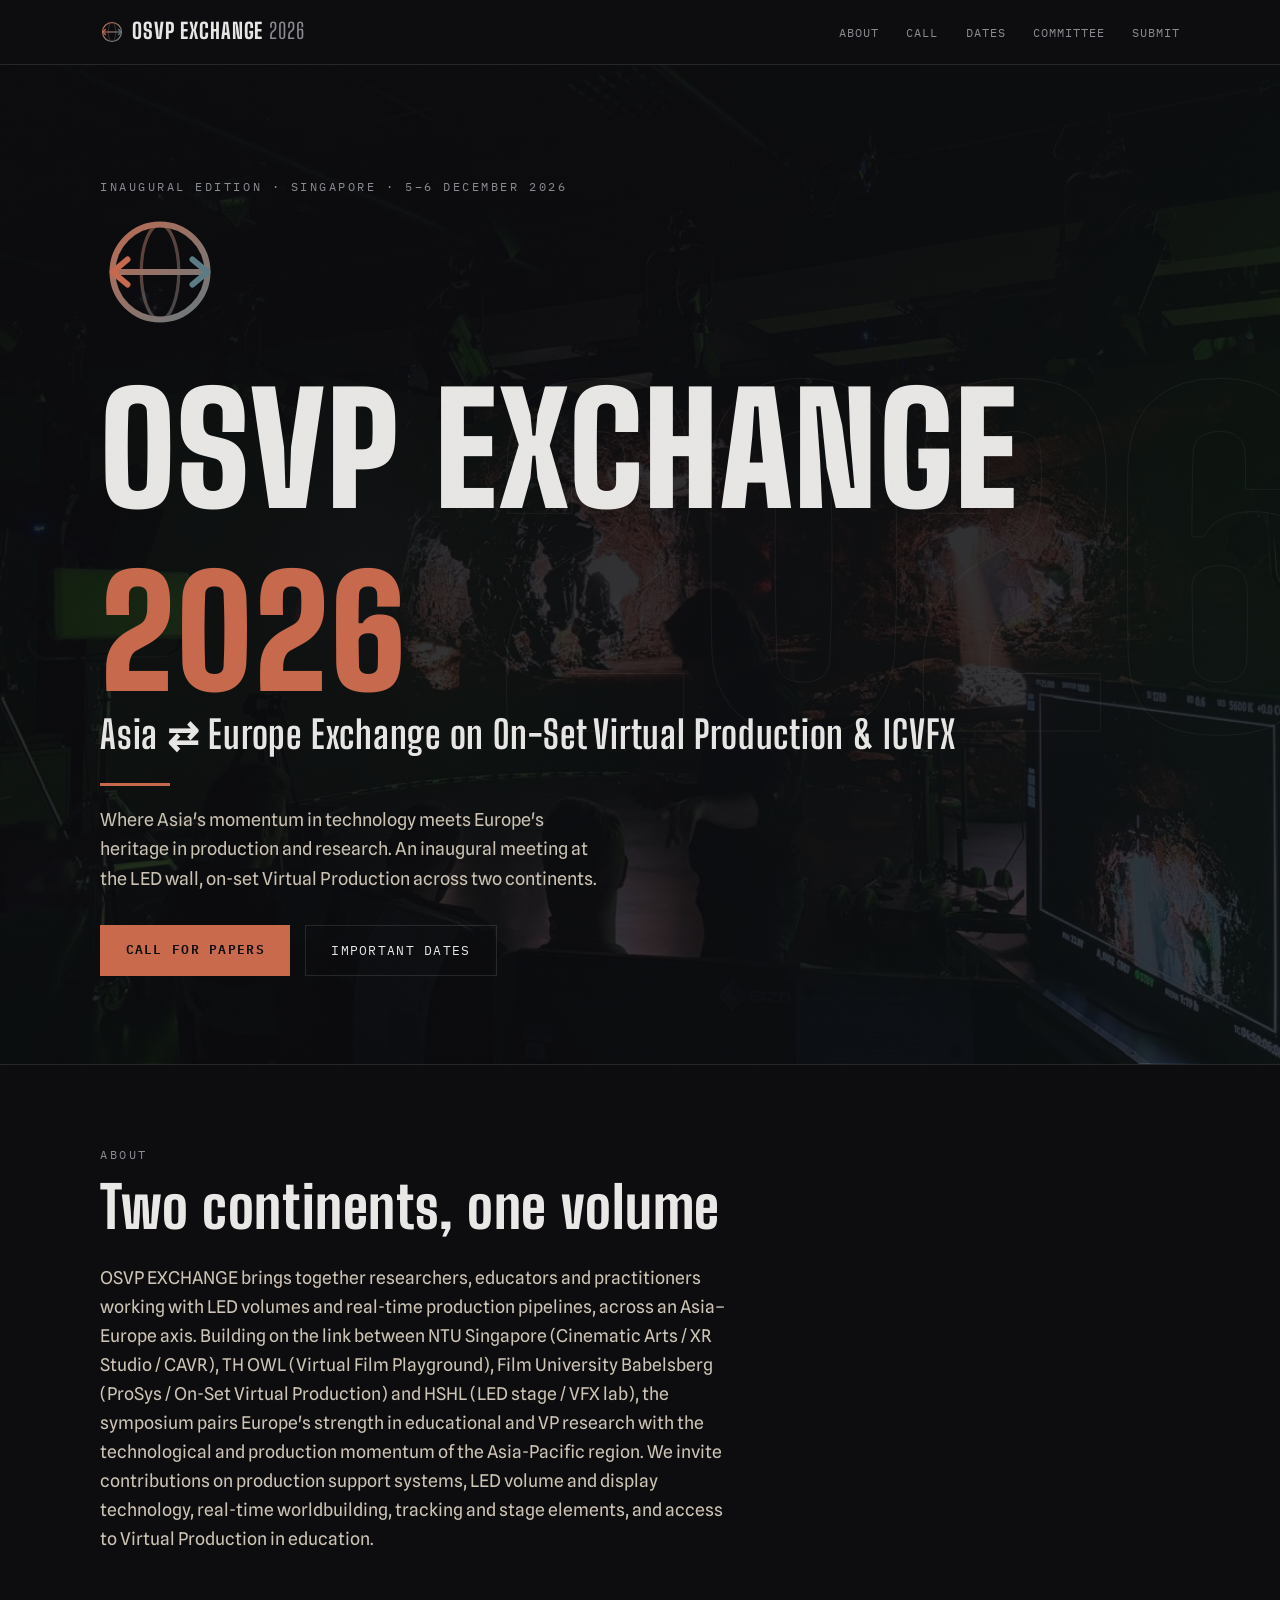
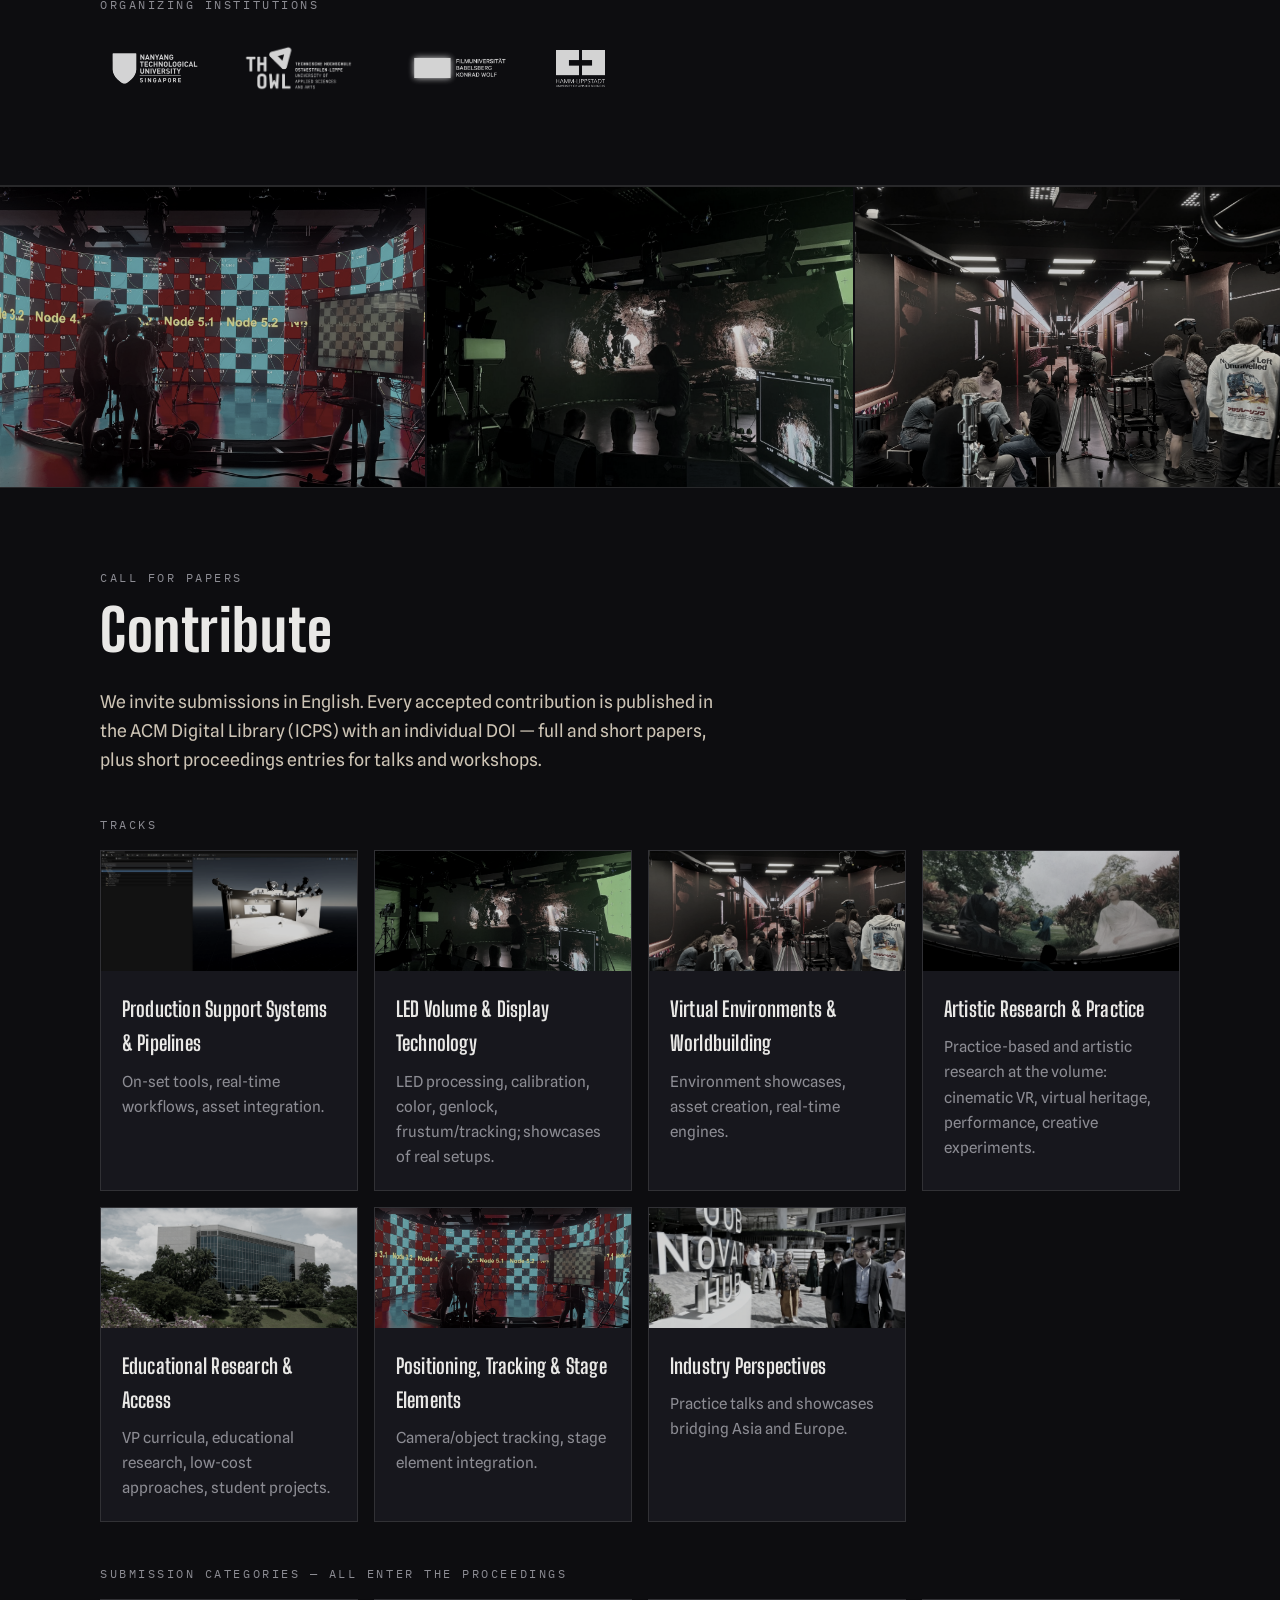
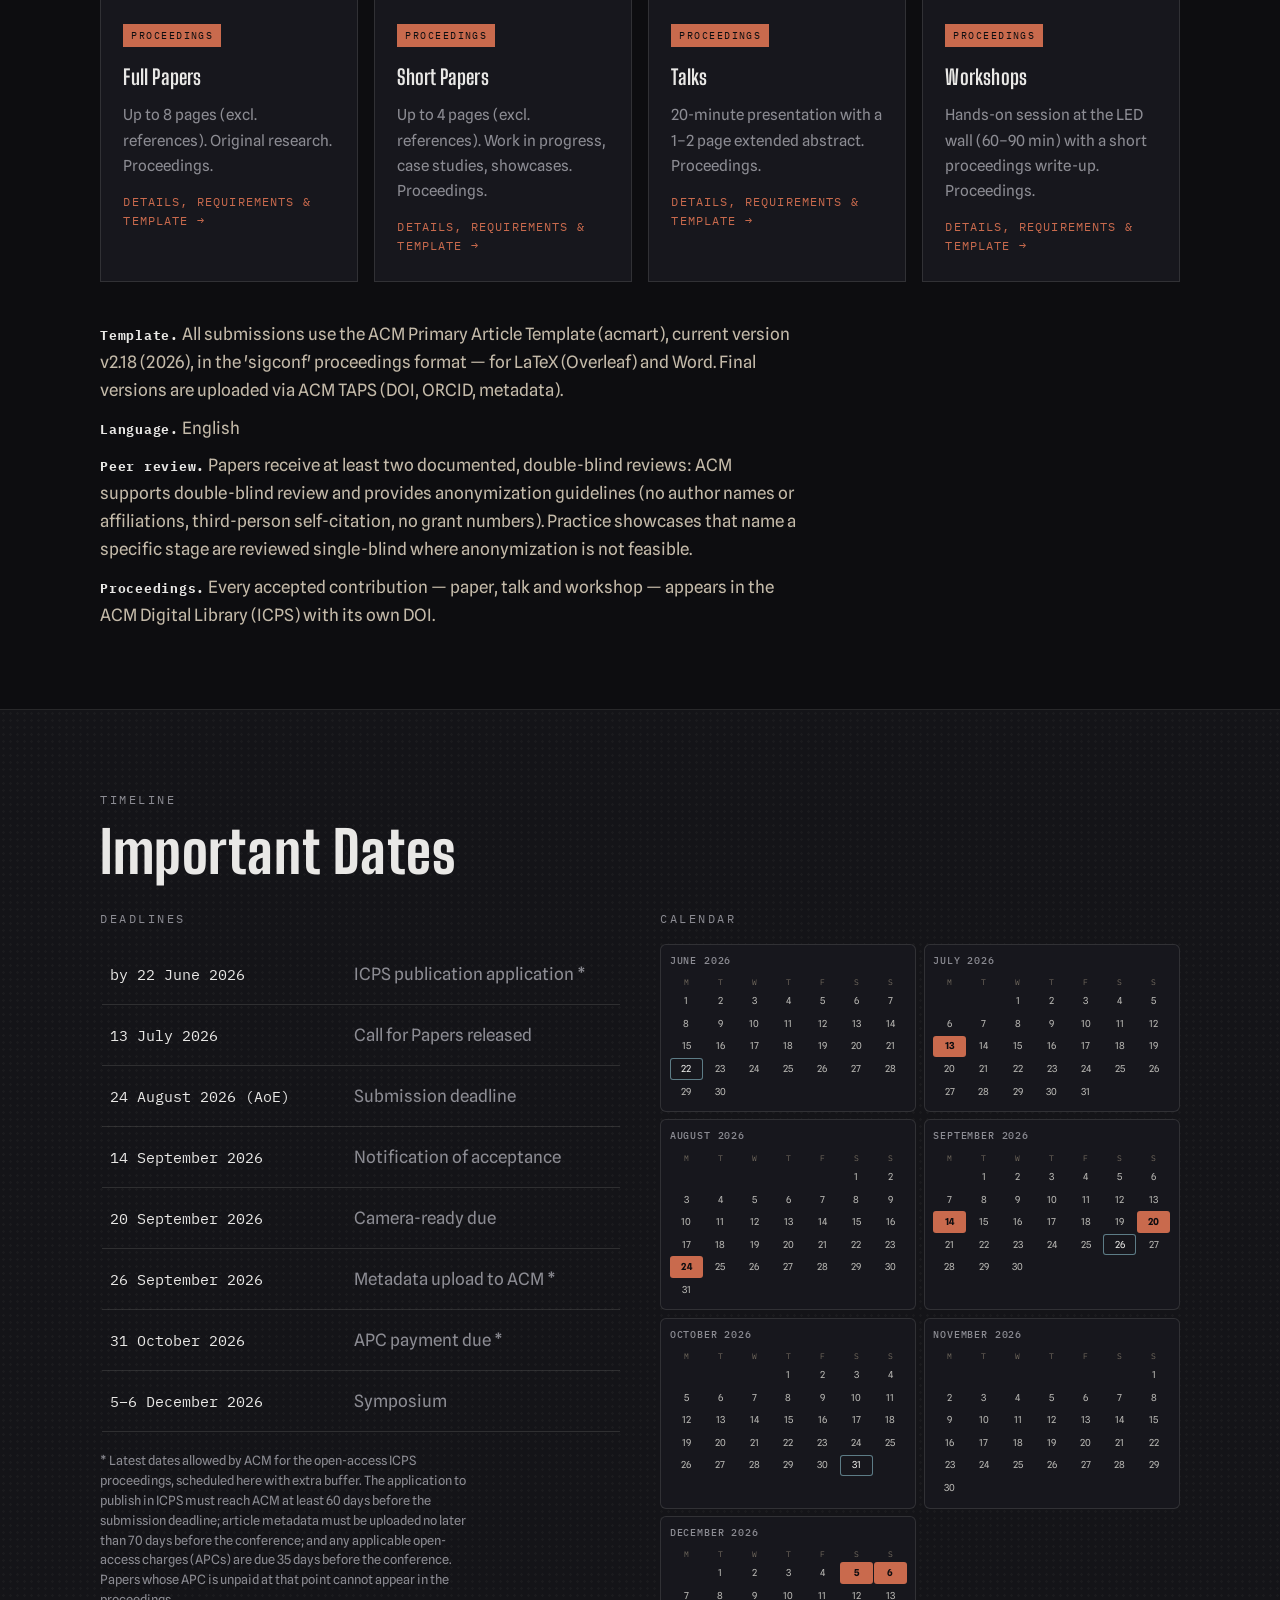
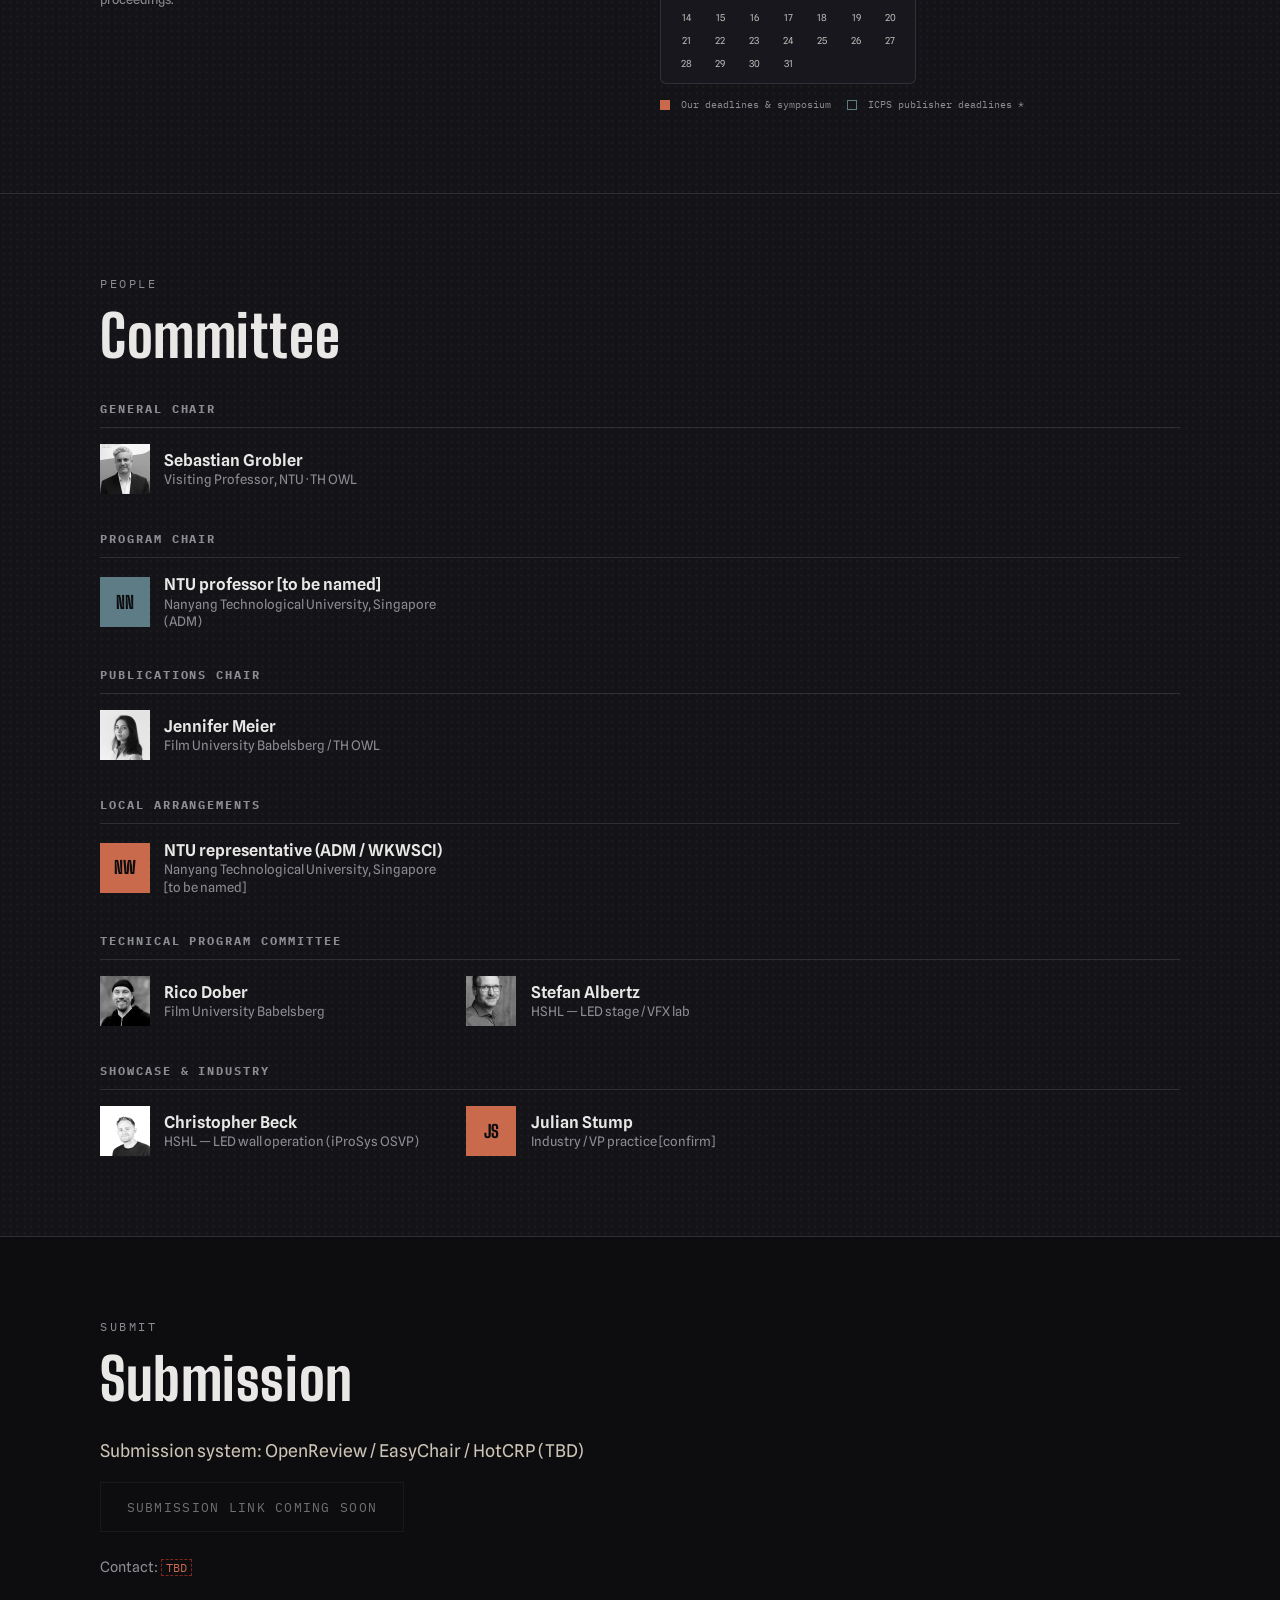
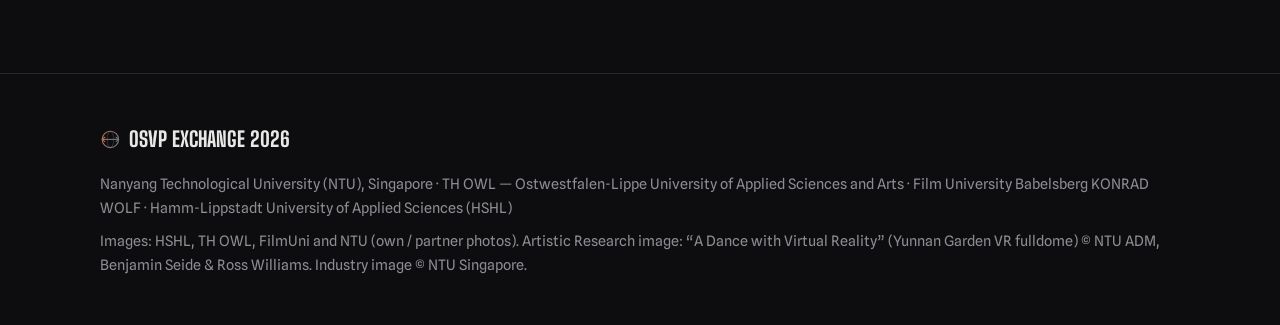
==== commit 0d644270: "Update site (2026-06-19 21:12)" ====
--- a/index.html
+++ b/index.html
@@ -64,7 +64,7 @@
     <p class="lead">We invite submissions in English. Every accepted contribution is published in the ACM Digital Library (ICPS) with an individual DOI — full and short papers, plus short proceedings entries for talks and workshops.
 </p>
     <p class="kicker mt">Tracks</p>
-    <div class="cards"><div class="card trk"><div class="thumb" style="background-image:url('assets/cat-environments.jpg')"></div><div class="cardbody"><h3>Production Support Systems &amp; Pipelines</h3><p>On-set tools, real-time workflows, asset integration.</p></div></div><div class="card trk"><div class="thumb" style="background-image:url('assets/cat-led-volume.jpg')"></div><div class="cardbody"><h3>LED Volume &amp; Display Technology</h3><p>LED processing, calibration, color, genlock, frustum/tracking; showcases of real setups.</p></div></div><div class="card trk"><div class="thumb" style="background-image:url('assets/track-volume.jpg')"></div><div class="cardbody"><h3>Virtual Environments &amp; Worldbuilding</h3><p>Environment showcases, asset creation, real-time engines.</p></div></div><div class="card trk"><div class="thumb" style="background-image:url('assets/cat-artistic.jpg')"></div><div class="cardbody"><h3>Artistic Research &amp; Practice</h3><p>Practice-based and artistic research at the volume: cinematic VR, virtual heritage, performance, creative experiments.</p></div></div><div class="card trk"><div class="thumb" style="background-image:url('assets/cat-education.jpg')"></div><div class="cardbody"><h3>Educational Research &amp; Access</h3><p>VP curricula, educational research, low-cost approaches, student projects.</p></div></div><div class="card trk"><div class="thumb" style="background-image:url('assets/cat-tracking.jpg')"></div><div class="cardbody"><h3>Positioning, Tracking &amp; Stage Elements</h3><p>Camera/object tracking, stage element integration.</p></div></div><div class="card trk"><div class="thumb" style="background-image:url('assets/cat-industry.jpg')"></div><div class="cardbody"><h3>Industry &amp; Production Perspectives</h3><p>Practice talks and showcases bridging Asia and Europe.</p></div></div></div>
+    <div class="cards"><div class="card trk"><div class="thumb" style="background-image:url('assets/cat-environments.jpg')"></div><div class="cardbody"><h3>Production Support Systems &amp; Pipelines</h3><p>On-set tools, real-time workflows, asset integration.</p></div></div><div class="card trk"><div class="thumb" style="background-image:url('assets/cat-led-volume.jpg')"></div><div class="cardbody"><h3>LED Volume &amp; Display Technology</h3><p>LED processing, calibration, color, genlock, frustum/tracking; showcases of real setups.</p></div></div><div class="card trk"><div class="thumb" style="background-image:url('assets/track-volume.jpg')"></div><div class="cardbody"><h3>Virtual Environments &amp; Worldbuilding</h3><p>Environment showcases, asset creation, real-time engines.</p></div></div><div class="card trk"><div class="thumb" style="background-image:url('assets/cat-artistic.jpg')"></div><div class="cardbody"><h3>Artistic Research &amp; Practice</h3><p>Practice-based and artistic research at the volume: cinematic VR, virtual heritage, performance, creative experiments.</p></div></div><div class="card trk"><div class="thumb" style="background-image:url('assets/cat-education.jpg')"></div><div class="cardbody"><h3>Educational Research &amp; Access</h3><p>VP curricula, educational research, low-cost approaches, student projects.</p></div></div><div class="card trk"><div class="thumb" style="background-image:url('assets/cat-tracking.jpg')"></div><div class="cardbody"><h3>Positioning, Tracking &amp; Stage Elements</h3><p>Camera/object tracking, stage element integration.</p></div></div><div class="card trk"><div class="thumb" style="background-image:url('assets/cat-industry.jpg')"></div><div class="cardbody"><h3>Industry Perspectives</h3><p>Practice talks and showcases bridging Asia and Europe.</p></div></div></div>
     <p class="kicker mt">Submission categories — all enter the proceedings</p>
     <div class="cards fmts"><a class="card fmt" href="full-paper.html"><div class="cardbody"><span class="tag">Proceedings</span><h3>Full Papers</h3><p>Up to 8 pages (excl. references). Original research. Proceedings.</p><span class="more">Details, requirements &amp; template →</span></div></a><a class="card fmt" href="short-paper.html"><div class="cardbody"><span class="tag">Proceedings</span><h3>Short Papers</h3><p>Up to 4 pages (excl. references). Work in progress, case studies, showcases. Proceedings.</p><span class="more">Details, requirements &amp; template →</span></div></a><a class="card fmt" href="talk.html"><div class="cardbody"><span class="tag">Proceedings</span><h3>Talks</h3><p>20-minute presentation with a 1–2 page extended abstract. Proceedings.</p><span class="more">Details, requirements &amp; template →</span></div></a><a class="card fmt" href="workshop.html"><div class="cardbody"><span class="tag">Proceedings</span><h3>Workshops</h3><p>Hands-on session at the LED wall (60–90 min) with a short proceedings write-up. Proceedings.</p><span class="more">Details, requirements &amp; template →</span></div></a></div>
     <div class="notes">
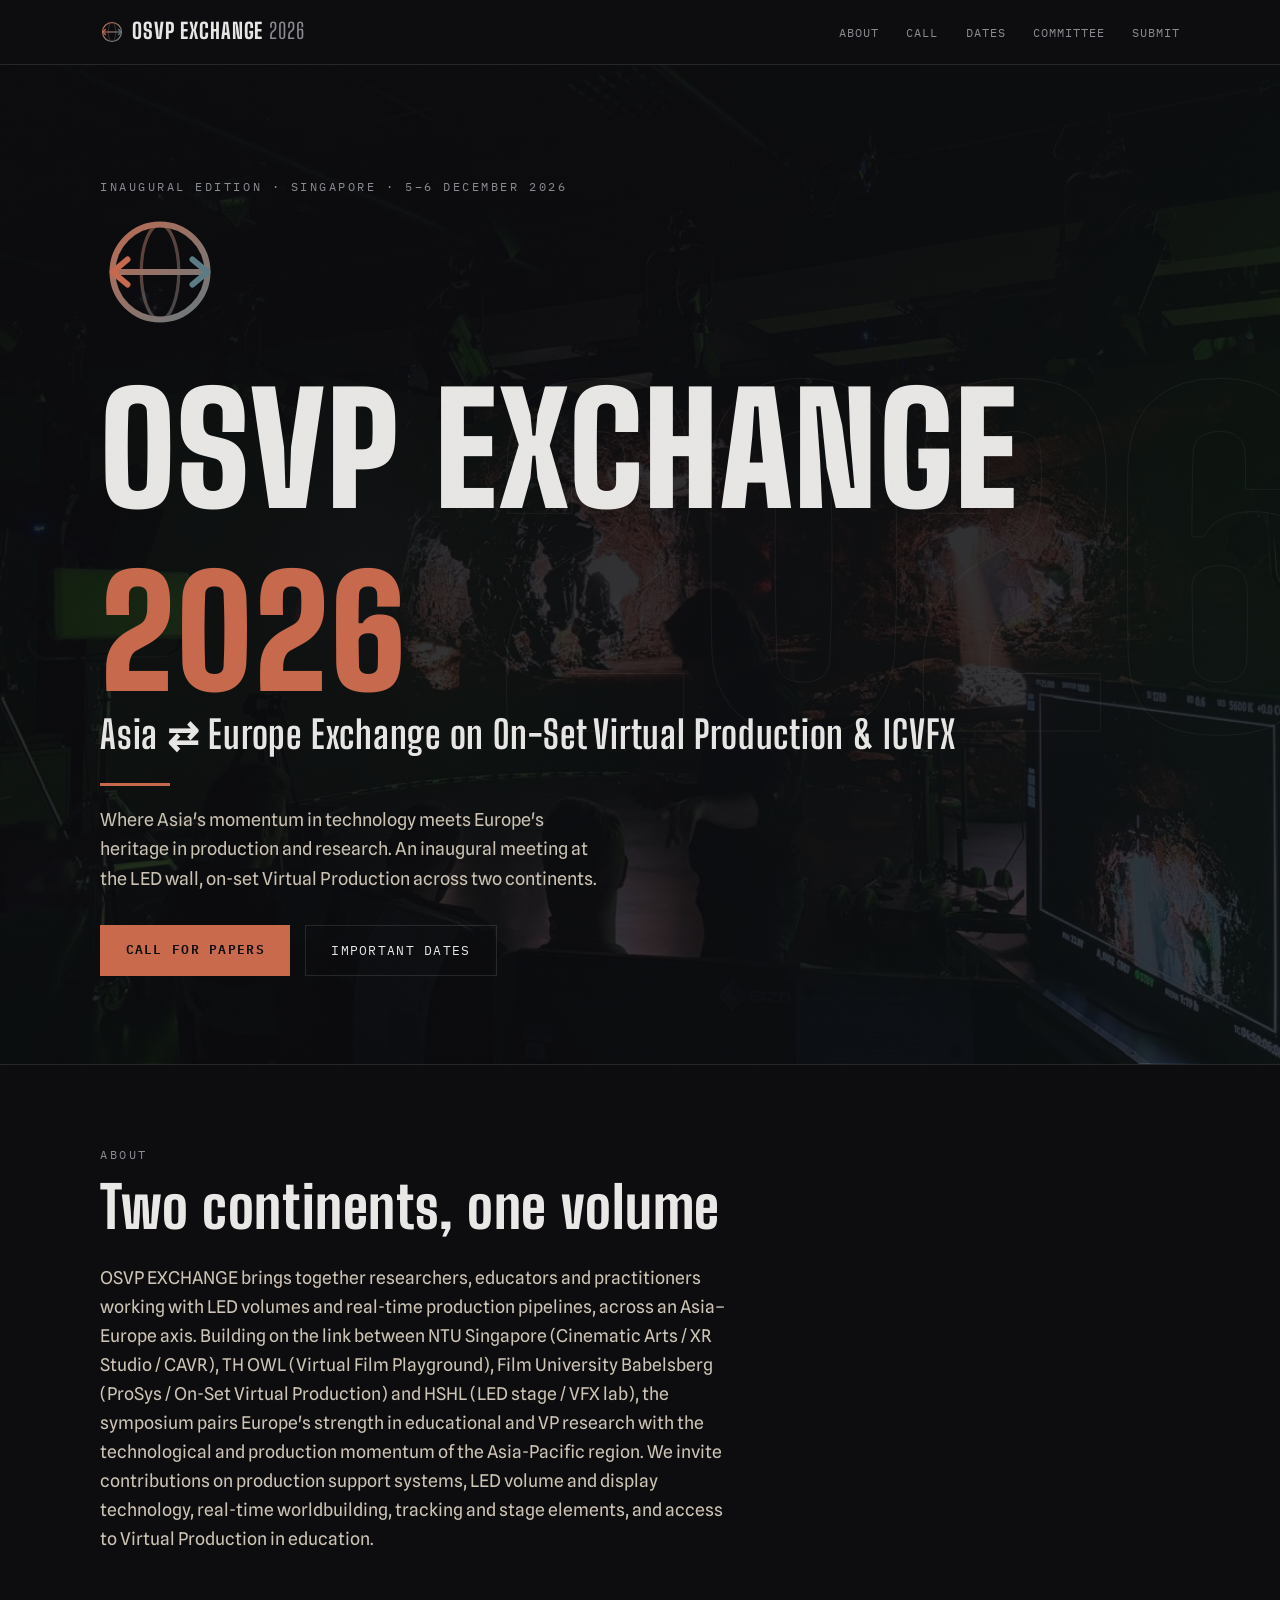
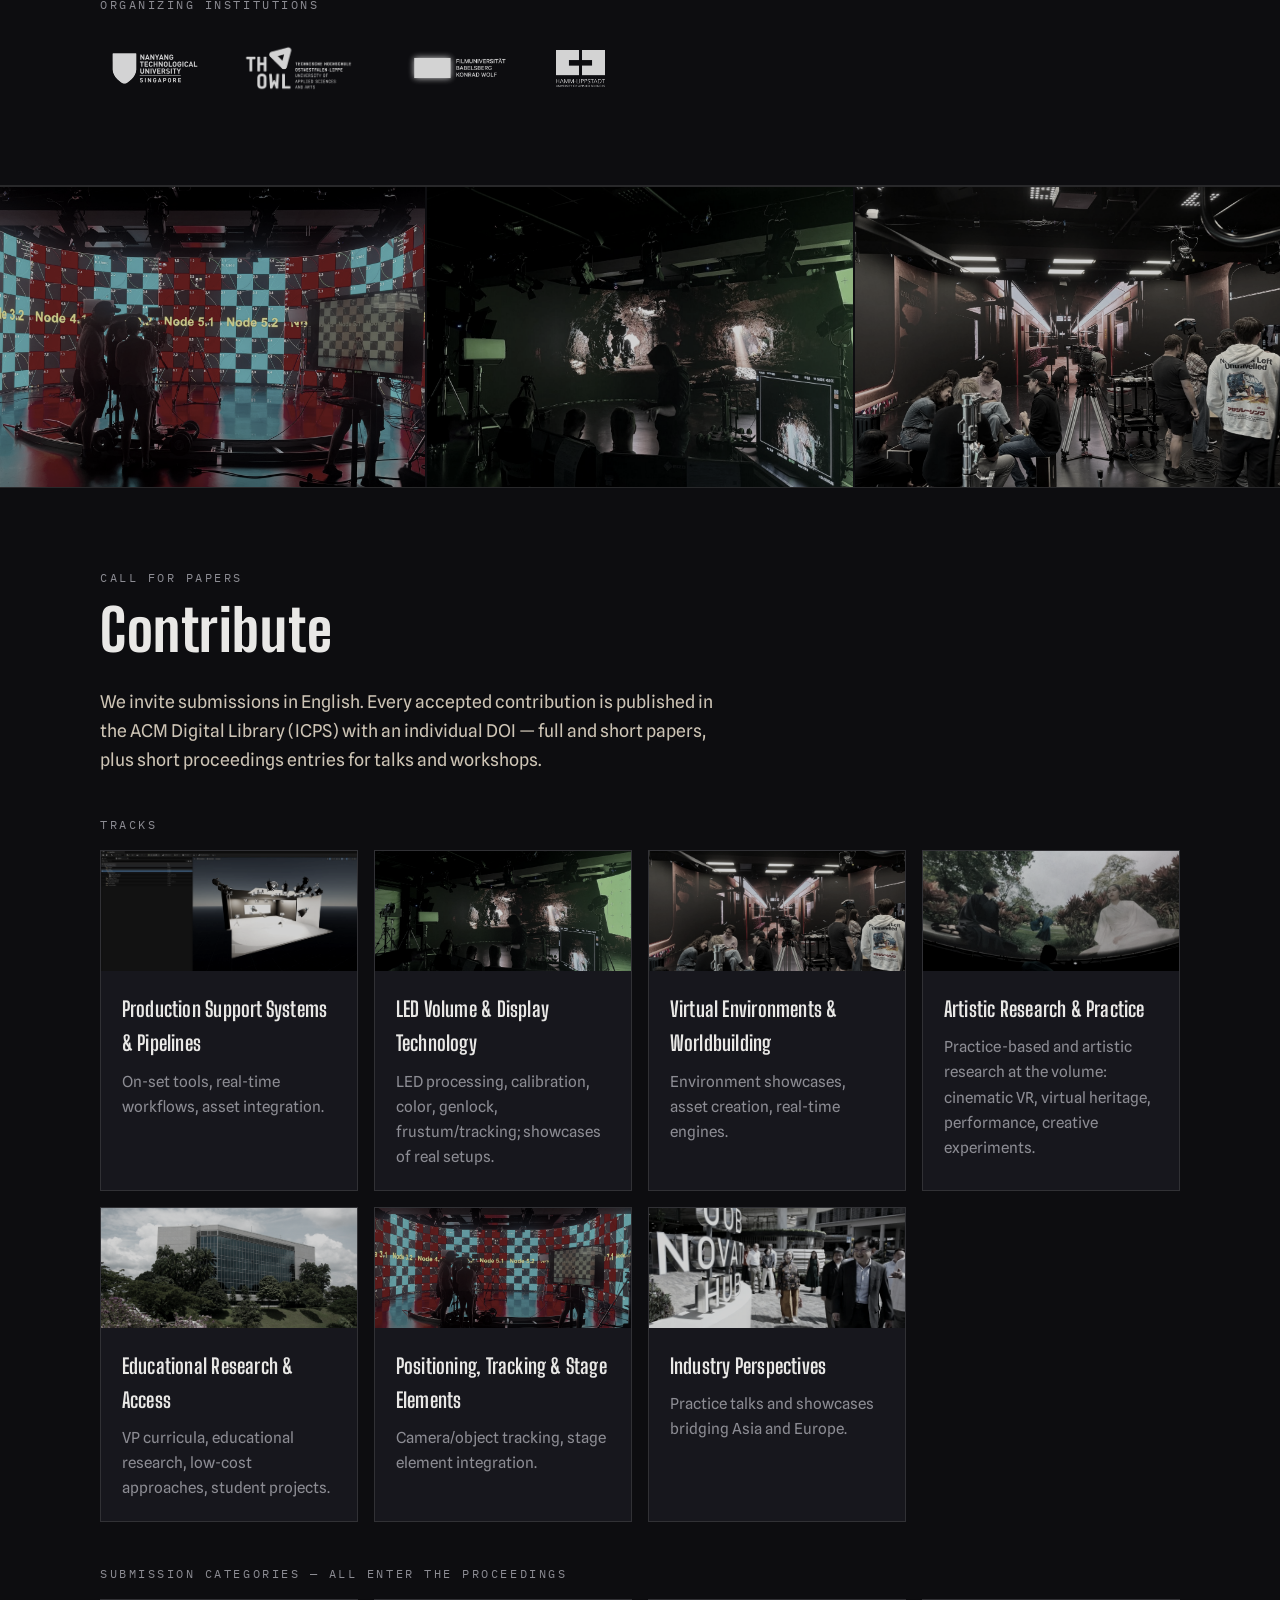
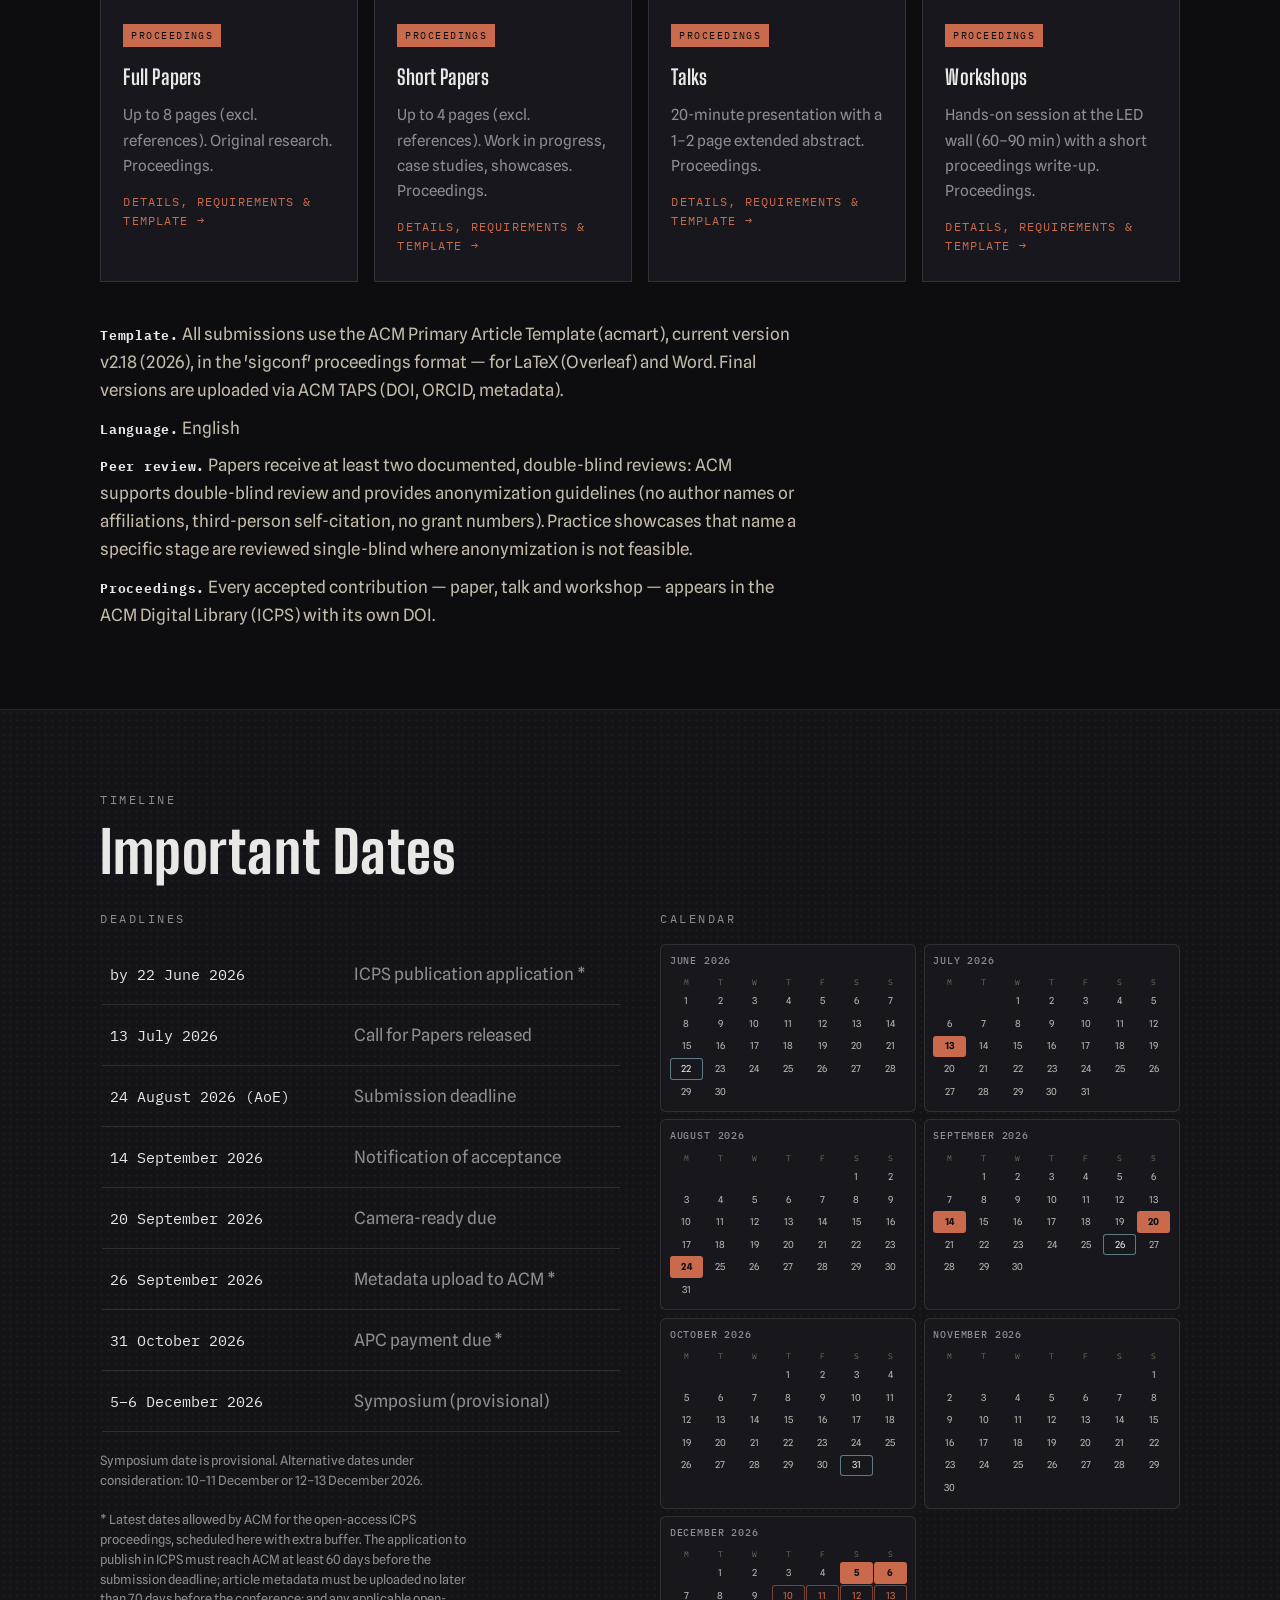
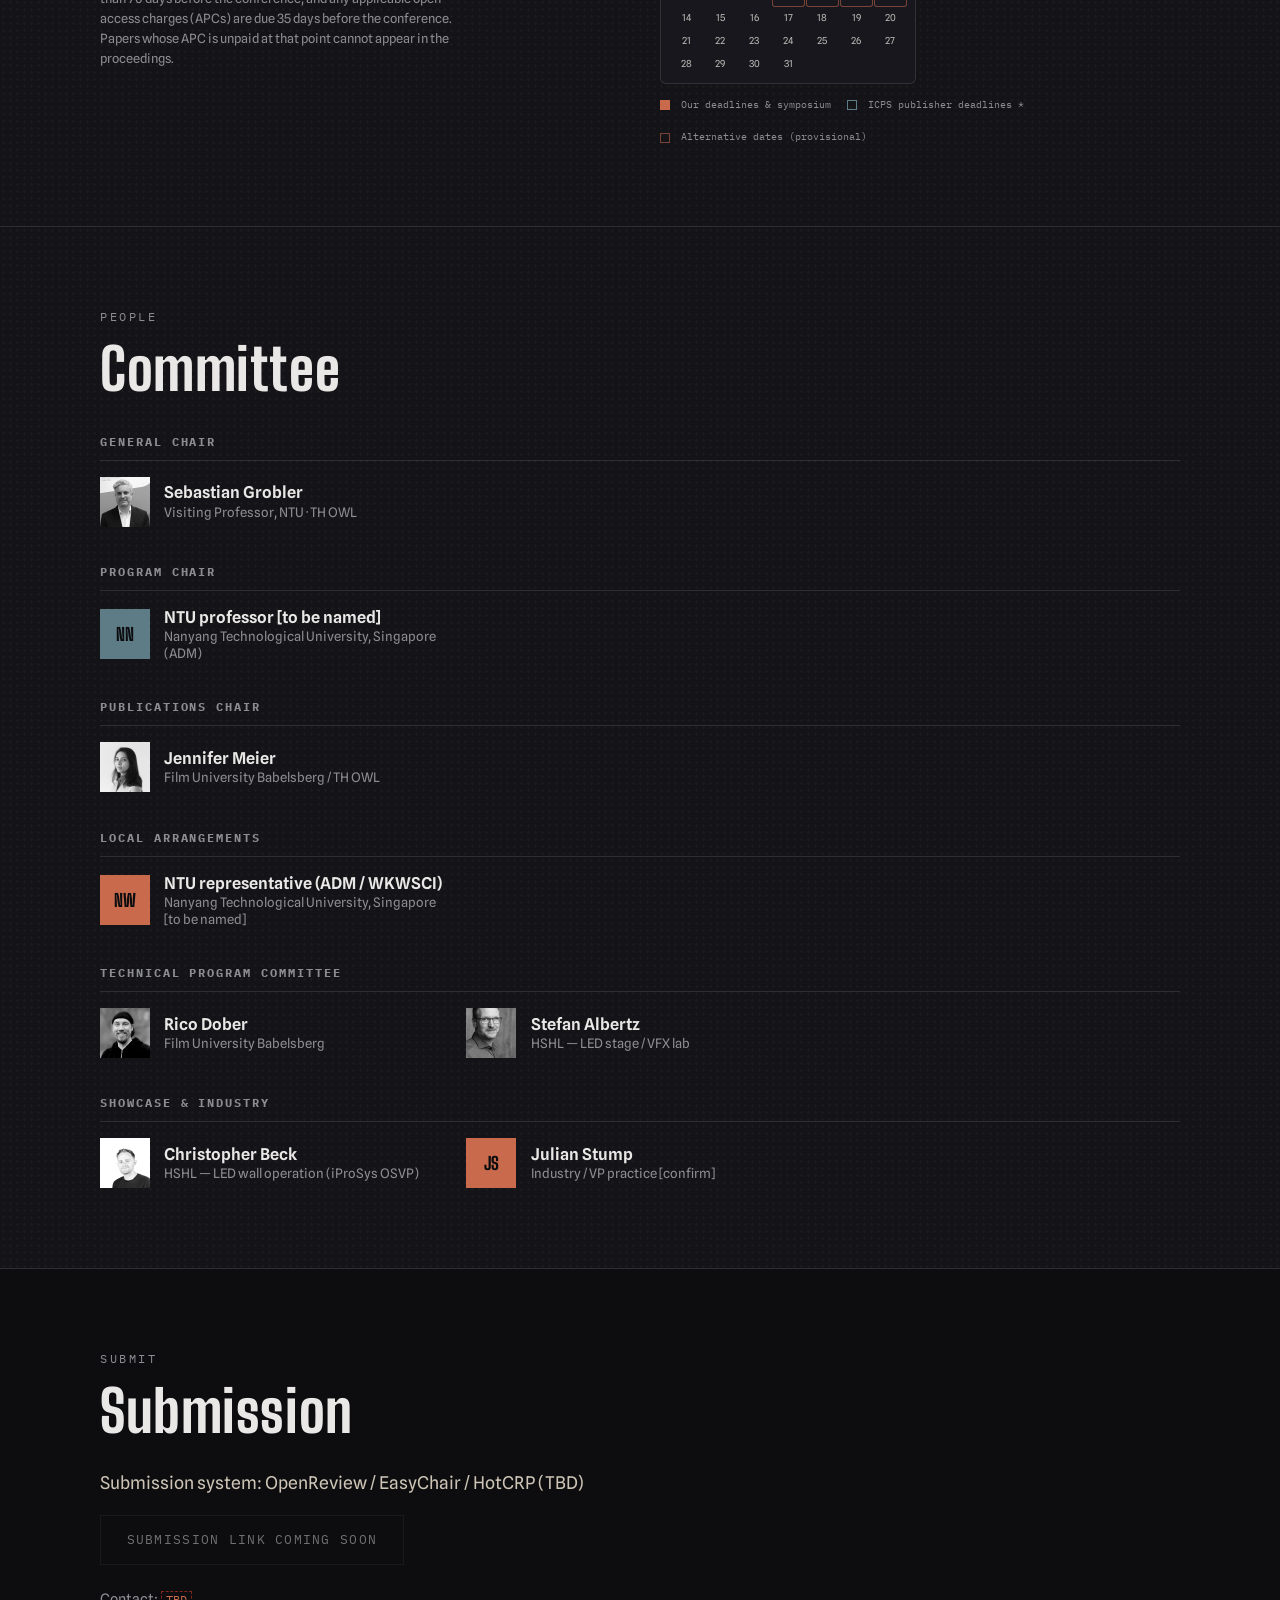
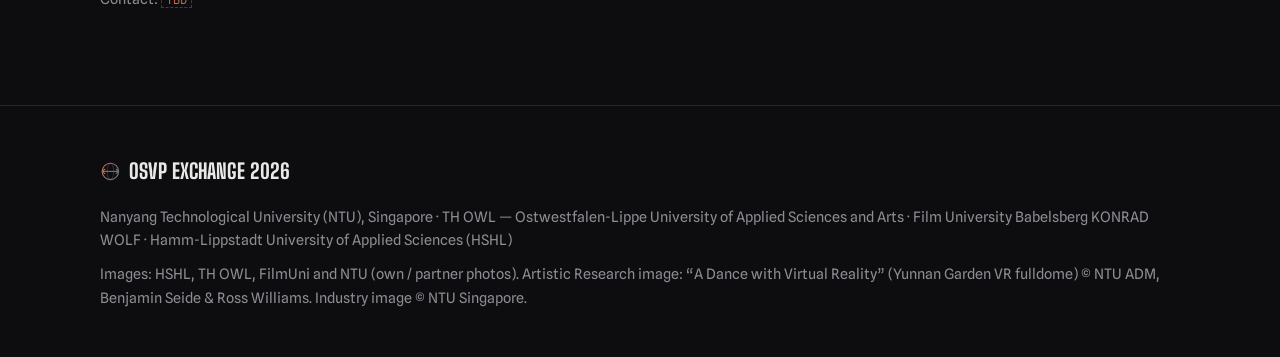
==== commit 05517489: "Update site (2026-06-19 21:18)" ====
--- a/index.html
+++ b/index.html
@@ -82,9 +82,10 @@
     <p class="kicker">Timeline</p>
     <h2>Important Dates</h2>
     <div class="datesgrid">
-      <div class="dcol"><p class="kicker">Deadlines</p><table class="dates"><tr><td class="dt">by 22 June 2026</td><td>ICPS publication application *</td></tr><tr><td class="dt">13 July 2026</td><td>Call for Papers released</td></tr><tr><td class="dt">24 August 2026 (AoE)</td><td>Submission deadline</td></tr><tr><td class="dt">14 September 2026</td><td>Notification of acceptance</td></tr><tr><td class="dt">20 September 2026</td><td>Camera-ready due</td></tr><tr><td class="dt">26 September 2026</td><td>Metadata upload to ACM *</td></tr><tr><td class="dt">31 October 2026</td><td>APC payment due *</td></tr><tr><td class="dt">5–6 December 2026</td><td>Symposium</td></tr></table><p class="fineprint datesnote">* Latest dates allowed by ACM for the open-access ICPS proceedings, scheduled here with extra buffer. The application to publish in ICPS must reach ACM at least 60 days before the submission deadline; article metadata must be uploaded no later than 70 days before the conference; and any applicable open-access charges (APCs) are due 35 days before the conference. Papers whose APC is unpaid at that point cannot appear in the proceedings.
+      <div class="dcol"><p class="kicker">Deadlines</p><table class="dates"><tr><td class="dt">by 22 June 2026</td><td>ICPS publication application *</td></tr><tr><td class="dt">13 July 2026</td><td>Call for Papers released</td></tr><tr><td class="dt">24 August 2026 (AoE)</td><td>Submission deadline</td></tr><tr><td class="dt">14 September 2026</td><td>Notification of acceptance</td></tr><tr><td class="dt">20 September 2026</td><td>Camera-ready due</td></tr><tr><td class="dt">26 September 2026</td><td>Metadata upload to ACM *</td></tr><tr><td class="dt">31 October 2026</td><td>APC payment due *</td></tr><tr><td class="dt">5–6 December 2026</td><td>Symposium (provisional)</td></tr></table><p class="fineprint datesnote">Symposium date is provisional. Alternative dates under consideration: 10–11 December or 12–13 December 2026.
+</p><p class="fineprint datesnote">* Latest dates allowed by ACM for the open-access ICPS proceedings, scheduled here with extra buffer. The application to publish in ICPS must reach ACM at least 60 days before the submission deadline; article metadata must be uploaded no later than 70 days before the conference; and any applicable open-access charges (APCs) are due 35 days before the conference. Papers whose APC is unpaid at that point cannot appear in the proceedings.
 </p></div>
-      <div class="dcol"><p class="kicker">Calendar</p><div class="cal"><div class="calmonth"><div class="cmname">June 2026</div><div class="cgrid"><span class="cdow">M</span><span class="cdow">T</span><span class="cdow">W</span><span class="cdow">T</span><span class="cdow">F</span><span class="cdow">S</span><span class="cdow">S</span><span class="cday">1</span><span class="cday">2</span><span class="cday">3</span><span class="cday">4</span><span class="cday">5</span><span class="cday">6</span><span class="cday">7</span><span class="cday">8</span><span class="cday">9</span><span class="cday">10</span><span class="cday">11</span><span class="cday">12</span><span class="cday">13</span><span class="cday">14</span><span class="cday">15</span><span class="cday">16</span><span class="cday">17</span><span class="cday">18</span><span class="cday">19</span><span class="cday">20</span><span class="cday">21</span><span class="cday rel" data-tip="ICPS application — last day *" aria-label="ICPS application — last day *" tabindex="0">22</span><span class="cday">23</span><span class="cday">24</span><span class="cday">25</span><span class="cday">26</span><span class="cday">27</span><span class="cday">28</span><span class="cday">29</span><span class="cday">30</span><span class="cday pad"></span><span class="cday pad"></span><span class="cday pad"></span><span class="cday pad"></span><span class="cday pad"></span></div></div><div class="calmonth"><div class="cmname">July 2026</div><div class="cgrid"><span class="cdow">M</span><span class="cdow">T</span><span class="cdow">W</span><span class="cdow">T</span><span class="cdow">F</span><span class="cdow">S</span><span class="cdow">S</span><span class="cday pad"></span><span class="cday pad"></span><span class="cday">1</span><span class="cday">2</span><span class="cday">3</span><span class="cday">4</span><span class="cday">5</span><span class="cday">6</span><span class="cday">7</span><span class="cday">8</span><span class="cday">9</span><span class="cday">10</span><span class="cday">11</span><span class="cday">12</span><span class="cday hot" data-tip="CfP opens" aria-label="CfP opens" tabindex="0">13</span><span class="cday">14</span><span class="cday">15</span><span class="cday">16</span><span class="cday">17</span><span class="cday">18</span><span class="cday">19</span><span class="cday">20</span><span class="cday">21</span><span class="cday">22</span><span class="cday">23</span><span class="cday">24</span><span class="cday">25</span><span class="cday">26</span><span class="cday">27</span><span class="cday">28</span><span class="cday">29</span><span class="cday">30</span><span class="cday">31</span><span class="cday pad"></span><span class="cday pad"></span></div></div><div class="calmonth"><div class="cmname">August 2026</div><div class="cgrid"><span class="cdow">M</span><span class="cdow">T</span><span class="cdow">W</span><span class="cdow">T</span><span class="cdow">F</span><span class="cdow">S</span><span class="cdow">S</span><span class="cday pad"></span><span class="cday pad"></span><span class="cday pad"></span><span class="cday pad"></span><span class="cday pad"></span><span class="cday">1</span><span class="cday">2</span><span class="cday">3</span><span class="cday">4</span><span class="cday">5</span><span class="cday">6</span><span class="cday">7</span><span class="cday">8</span><span class="cday">9</span><span class="cday">10</span><span class="cday">11</span><span class="cday">12</span><span class="cday">13</span><span class="cday">14</span><span class="cday">15</span><span class="cday">16</span><span class="cday">17</span><span class="cday">18</span><span class="cday">19</span><span class="cday">20</span><span class="cday">21</span><span class="cday">22</span><span class="cday">23</span><span class="cday hot" data-tip="Submission deadline" aria-label="Submission deadline" tabindex="0">24</span><span class="cday">25</span><span class="cday">26</span><span class="cday">27</span><span class="cday">28</span><span class="cday">29</span><span class="cday">30</span><span class="cday">31</span><span class="cday pad"></span><span class="cday pad"></span><span class="cday pad"></span><span class="cday pad"></span><span class="cday pad"></span><span class="cday pad"></span></div></div><div class="calmonth"><div class="cmname">September 2026</div><div class="cgrid"><span class="cdow">M</span><span class="cdow">T</span><span class="cdow">W</span><span class="cdow">T</span><span class="cdow">F</span><span class="cdow">S</span><span class="cdow">S</span><span class="cday pad"></span><span class="cday">1</span><span class="cday">2</span><span class="cday">3</span><span class="cday">4</span><span class="cday">5</span><span class="cday">6</span><span class="cday">7</span><span class="cday">8</span><span class="cday">9</span><span class="cday">10</span><span class="cday">11</span><span class="cday">12</span><span class="cday">13</span><span class="cday hot" data-tip="Notification of acceptance" aria-label="Notification of acceptance" tabindex="0">14</span><span class="cday">15</span><span class="cday">16</span><span class="cday">17</span><span class="cday">18</span><span class="cday">19</span><span class="cday hot" data-tip="Camera-ready due" aria-label="Camera-ready due" tabindex="0">20</span><span class="cday">21</span><span class="cday">22</span><span class="cday">23</span><span class="cday">24</span><span class="cday">25</span><span class="cday rel" data-tip="Metadata upload to ACM *" aria-label="Metadata upload to ACM *" tabindex="0">26</span><span class="cday">27</span><span class="cday">28</span><span class="cday">29</span><span class="cday">30</span><span class="cday pad"></span><span class="cday pad"></span><span class="cday pad"></span><span class="cday pad"></span></div></div><div class="calmonth"><div class="cmname">October 2026</div><div class="cgrid"><span class="cdow">M</span><span class="cdow">T</span><span class="cdow">W</span><span class="cdow">T</span><span class="cdow">F</span><span class="cdow">S</span><span class="cdow">S</span><span class="cday pad"></span><span class="cday pad"></span><span class="cday pad"></span><span class="cday">1</span><span class="cday">2</span><span class="cday">3</span><span class="cday">4</span><span class="cday">5</span><span class="cday">6</span><span class="cday">7</span><span class="cday">8</span><span class="cday">9</span><span class="cday">10</span><span class="cday">11</span><span class="cday">12</span><span class="cday">13</span><span class="cday">14</span><span class="cday">15</span><span class="cday">16</span><span class="cday">17</span><span class="cday">18</span><span class="cday">19</span><span class="cday">20</span><span class="cday">21</span><span class="cday">22</span><span class="cday">23</span><span class="cday">24</span><span class="cday">25</span><span class="cday">26</span><span class="cday">27</span><span class="cday">28</span><span class="cday">29</span><span class="cday">30</span><span class="cday rel" data-tip="APC payment due *" aria-label="APC payment due *" tabindex="0">31</span><span class="cday pad"></span></div></div><div class="calmonth"><div class="cmname">November 2026</div><div class="cgrid"><span class="cdow">M</span><span class="cdow">T</span><span class="cdow">W</span><span class="cdow">T</span><span class="cdow">F</span><span class="cdow">S</span><span class="cdow">S</span><span class="cday pad"></span><span class="cday pad"></span><span class="cday pad"></span><span class="cday pad"></span><span class="cday pad"></span><span class="cday pad"></span><span class="cday">1</span><span class="cday">2</span><span class="cday">3</span><span class="cday">4</span><span class="cday">5</span><span class="cday">6</span><span class="cday">7</span><span class="cday">8</span><span class="cday">9</span><span class="cday">10</span><span class="cday">11</span><span class="cday">12</span><span class="cday">13</span><span class="cday">14</span><span class="cday">15</span><span class="cday">16</span><span class="cday">17</span><span class="cday">18</span><span class="cday">19</span><span class="cday">20</span><span class="cday">21</span><span class="cday">22</span><span class="cday">23</span><span class="cday">24</span><span class="cday">25</span><span class="cday">26</span><span class="cday">27</span><span class="cday">28</span><span class="cday">29</span><span class="cday">30</span><span class="cday pad"></span><span class="cday pad"></span><span class="cday pad"></span><span class="cday pad"></span><span class="cday pad"></span><span class="cday pad"></span></div></div><div class="calmonth"><div class="cmname">December 2026</div><div class="cgrid"><span class="cdow">M</span><span class="cdow">T</span><span class="cdow">W</span><span class="cdow">T</span><span class="cdow">F</span><span class="cdow">S</span><span class="cdow">S</span><span class="cday pad"></span><span class="cday">1</span><span class="cday">2</span><span class="cday">3</span><span class="cday">4</span><span class="cday hot" data-tip="OSVP EXCHANGE symposium" aria-label="OSVP EXCHANGE symposium" tabindex="0">5</span><span class="cday hot" data-tip="OSVP EXCHANGE symposium" aria-label="OSVP EXCHANGE symposium" tabindex="0">6</span><span class="cday">7</span><span class="cday">8</span><span class="cday">9</span><span class="cday">10</span><span class="cday">11</span><span class="cday">12</span><span class="cday">13</span><span class="cday">14</span><span class="cday">15</span><span class="cday">16</span><span class="cday">17</span><span class="cday">18</span><span class="cday">19</span><span class="cday">20</span><span class="cday">21</span><span class="cday">22</span><span class="cday">23</span><span class="cday">24</span><span class="cday">25</span><span class="cday">26</span><span class="cday">27</span><span class="cday">28</span><span class="cday">29</span><span class="cday">30</span><span class="cday">31</span><span class="cday pad"></span><span class="cday pad"></span><span class="cday pad"></span></div></div></div><div class="callegend"><span><i class="lg hot"></i> Our deadlines &amp; symposium</span><span><i class="lg rel"></i> ICPS publisher deadlines *</span></div></div>
+      <div class="dcol"><p class="kicker">Calendar</p><div class="cal"><div class="calmonth"><div class="cmname">June 2026</div><div class="cgrid"><span class="cdow">M</span><span class="cdow">T</span><span class="cdow">W</span><span class="cdow">T</span><span class="cdow">F</span><span class="cdow">S</span><span class="cdow">S</span><span class="cday">1</span><span class="cday">2</span><span class="cday">3</span><span class="cday">4</span><span class="cday">5</span><span class="cday">6</span><span class="cday">7</span><span class="cday">8</span><span class="cday">9</span><span class="cday">10</span><span class="cday">11</span><span class="cday">12</span><span class="cday">13</span><span class="cday">14</span><span class="cday">15</span><span class="cday">16</span><span class="cday">17</span><span class="cday">18</span><span class="cday">19</span><span class="cday">20</span><span class="cday">21</span><span class="cday rel" data-tip="ICPS application — last day *" aria-label="ICPS application — last day *" tabindex="0">22</span><span class="cday">23</span><span class="cday">24</span><span class="cday">25</span><span class="cday">26</span><span class="cday">27</span><span class="cday">28</span><span class="cday">29</span><span class="cday">30</span><span class="cday pad"></span><span class="cday pad"></span><span class="cday pad"></span><span class="cday pad"></span><span class="cday pad"></span></div></div><div class="calmonth"><div class="cmname">July 2026</div><div class="cgrid"><span class="cdow">M</span><span class="cdow">T</span><span class="cdow">W</span><span class="cdow">T</span><span class="cdow">F</span><span class="cdow">S</span><span class="cdow">S</span><span class="cday pad"></span><span class="cday pad"></span><span class="cday">1</span><span class="cday">2</span><span class="cday">3</span><span class="cday">4</span><span class="cday">5</span><span class="cday">6</span><span class="cday">7</span><span class="cday">8</span><span class="cday">9</span><span class="cday">10</span><span class="cday">11</span><span class="cday">12</span><span class="cday hot" data-tip="CfP opens" aria-label="CfP opens" tabindex="0">13</span><span class="cday">14</span><span class="cday">15</span><span class="cday">16</span><span class="cday">17</span><span class="cday">18</span><span class="cday">19</span><span class="cday">20</span><span class="cday">21</span><span class="cday">22</span><span class="cday">23</span><span class="cday">24</span><span class="cday">25</span><span class="cday">26</span><span class="cday">27</span><span class="cday">28</span><span class="cday">29</span><span class="cday">30</span><span class="cday">31</span><span class="cday pad"></span><span class="cday pad"></span></div></div><div class="calmonth"><div class="cmname">August 2026</div><div class="cgrid"><span class="cdow">M</span><span class="cdow">T</span><span class="cdow">W</span><span class="cdow">T</span><span class="cdow">F</span><span class="cdow">S</span><span class="cdow">S</span><span class="cday pad"></span><span class="cday pad"></span><span class="cday pad"></span><span class="cday pad"></span><span class="cday pad"></span><span class="cday">1</span><span class="cday">2</span><span class="cday">3</span><span class="cday">4</span><span class="cday">5</span><span class="cday">6</span><span class="cday">7</span><span class="cday">8</span><span class="cday">9</span><span class="cday">10</span><span class="cday">11</span><span class="cday">12</span><span class="cday">13</span><span class="cday">14</span><span class="cday">15</span><span class="cday">16</span><span class="cday">17</span><span class="cday">18</span><span class="cday">19</span><span class="cday">20</span><span class="cday">21</span><span class="cday">22</span><span class="cday">23</span><span class="cday hot" data-tip="Submission deadline" aria-label="Submission deadline" tabindex="0">24</span><span class="cday">25</span><span class="cday">26</span><span class="cday">27</span><span class="cday">28</span><span class="cday">29</span><span class="cday">30</span><span class="cday">31</span><span class="cday pad"></span><span class="cday pad"></span><span class="cday pad"></span><span class="cday pad"></span><span class="cday pad"></span><span class="cday pad"></span></div></div><div class="calmonth"><div class="cmname">September 2026</div><div class="cgrid"><span class="cdow">M</span><span class="cdow">T</span><span class="cdow">W</span><span class="cdow">T</span><span class="cdow">F</span><span class="cdow">S</span><span class="cdow">S</span><span class="cday pad"></span><span class="cday">1</span><span class="cday">2</span><span class="cday">3</span><span class="cday">4</span><span class="cday">5</span><span class="cday">6</span><span class="cday">7</span><span class="cday">8</span><span class="cday">9</span><span class="cday">10</span><span class="cday">11</span><span class="cday">12</span><span class="cday">13</span><span class="cday hot" data-tip="Notification of acceptance" aria-label="Notification of acceptance" tabindex="0">14</span><span class="cday">15</span><span class="cday">16</span><span class="cday">17</span><span class="cday">18</span><span class="cday">19</span><span class="cday hot" data-tip="Camera-ready due" aria-label="Camera-ready due" tabindex="0">20</span><span class="cday">21</span><span class="cday">22</span><span class="cday">23</span><span class="cday">24</span><span class="cday">25</span><span class="cday rel" data-tip="Metadata upload to ACM *" aria-label="Metadata upload to ACM *" tabindex="0">26</span><span class="cday">27</span><span class="cday">28</span><span class="cday">29</span><span class="cday">30</span><span class="cday pad"></span><span class="cday pad"></span><span class="cday pad"></span><span class="cday pad"></span></div></div><div class="calmonth"><div class="cmname">October 2026</div><div class="cgrid"><span class="cdow">M</span><span class="cdow">T</span><span class="cdow">W</span><span class="cdow">T</span><span class="cdow">F</span><span class="cdow">S</span><span class="cdow">S</span><span class="cday pad"></span><span class="cday pad"></span><span class="cday pad"></span><span class="cday">1</span><span class="cday">2</span><span class="cday">3</span><span class="cday">4</span><span class="cday">5</span><span class="cday">6</span><span class="cday">7</span><span class="cday">8</span><span class="cday">9</span><span class="cday">10</span><span class="cday">11</span><span class="cday">12</span><span class="cday">13</span><span class="cday">14</span><span class="cday">15</span><span class="cday">16</span><span class="cday">17</span><span class="cday">18</span><span class="cday">19</span><span class="cday">20</span><span class="cday">21</span><span class="cday">22</span><span class="cday">23</span><span class="cday">24</span><span class="cday">25</span><span class="cday">26</span><span class="cday">27</span><span class="cday">28</span><span class="cday">29</span><span class="cday">30</span><span class="cday rel" data-tip="APC payment due *" aria-label="APC payment due *" tabindex="0">31</span><span class="cday pad"></span></div></div><div class="calmonth"><div class="cmname">November 2026</div><div class="cgrid"><span class="cdow">M</span><span class="cdow">T</span><span class="cdow">W</span><span class="cdow">T</span><span class="cdow">F</span><span class="cdow">S</span><span class="cdow">S</span><span class="cday pad"></span><span class="cday pad"></span><span class="cday pad"></span><span class="cday pad"></span><span class="cday pad"></span><span class="cday pad"></span><span class="cday">1</span><span class="cday">2</span><span class="cday">3</span><span class="cday">4</span><span class="cday">5</span><span class="cday">6</span><span class="cday">7</span><span class="cday">8</span><span class="cday">9</span><span class="cday">10</span><span class="cday">11</span><span class="cday">12</span><span class="cday">13</span><span class="cday">14</span><span class="cday">15</span><span class="cday">16</span><span class="cday">17</span><span class="cday">18</span><span class="cday">19</span><span class="cday">20</span><span class="cday">21</span><span class="cday">22</span><span class="cday">23</span><span class="cday">24</span><span class="cday">25</span><span class="cday">26</span><span class="cday">27</span><span class="cday">28</span><span class="cday">29</span><span class="cday">30</span><span class="cday pad"></span><span class="cday pad"></span><span class="cday pad"></span><span class="cday pad"></span><span class="cday pad"></span><span class="cday pad"></span></div></div><div class="calmonth"><div class="cmname">December 2026</div><div class="cgrid"><span class="cdow">M</span><span class="cdow">T</span><span class="cdow">W</span><span class="cdow">T</span><span class="cdow">F</span><span class="cdow">S</span><span class="cdow">S</span><span class="cday pad"></span><span class="cday">1</span><span class="cday">2</span><span class="cday">3</span><span class="cday">4</span><span class="cday hot" data-tip="OSVP EXCHANGE symposium (provisional)" aria-label="OSVP EXCHANGE symposium (provisional)" tabindex="0">5</span><span class="cday hot" data-tip="OSVP EXCHANGE symposium (provisional)" aria-label="OSVP EXCHANGE symposium (provisional)" tabindex="0">6</span><span class="cday">7</span><span class="cday">8</span><span class="cday">9</span><span class="cday alt" data-tip="Alternative date (provisional)" aria-label="Alternative date (provisional)" tabindex="0">10</span><span class="cday alt" data-tip="Alternative date (provisional)" aria-label="Alternative date (provisional)" tabindex="0">11</span><span class="cday alt" data-tip="Alternative date (provisional)" aria-label="Alternative date (provisional)" tabindex="0">12</span><span class="cday alt" data-tip="Alternative date (provisional)" aria-label="Alternative date (provisional)" tabindex="0">13</span><span class="cday">14</span><span class="cday">15</span><span class="cday">16</span><span class="cday">17</span><span class="cday">18</span><span class="cday">19</span><span class="cday">20</span><span class="cday">21</span><span class="cday">22</span><span class="cday">23</span><span class="cday">24</span><span class="cday">25</span><span class="cday">26</span><span class="cday">27</span><span class="cday">28</span><span class="cday">29</span><span class="cday">30</span><span class="cday">31</span><span class="cday pad"></span><span class="cday pad"></span><span class="cday pad"></span></div></div></div><div class="callegend"><span><i class="lg hot"></i> Our deadlines &amp; symposium</span><span><i class="lg rel"></i> ICPS publisher deadlines *</span><span><i class="lg alt"></i> Alternative dates (provisional)</span></div></div>
     </div>
   </div>
 </section>
--- a/style.css
+++ b/style.css
@@ -191,6 +191,7 @@
 .cday.pad { color: transparent; }
 .cday.hot { background: var(--east); color: var(--ink); font-weight: 700; }
 .cday.rel { box-shadow: inset 0 0 0 1px var(--west); color: var(--bone); }
+.cday.alt { box-shadow: inset 0 0 0 1px rgba(201,106,77,.55); color: var(--east); }
 /* hover/focus on a marked day: lift it and show a styled tooltip (no native title, no help cursor) */
 .cday.hot, .cday.rel { position: relative; cursor: default; }
 .cday.hot:hover, .cday.rel:hover, .cday.hot:focus, .cday.rel:focus { outline: 2px solid var(--bone); outline-offset: 1px; transform: scale(1.16); z-index: 31; }
@@ -207,6 +208,7 @@
 .lg { display: inline-block; width: 10px; height: 10px; vertical-align: middle; margin-right: .3rem; }
 .lg.hot { background: var(--east); }
 .lg.rel { box-shadow: inset 0 0 0 1px var(--west); }
+.lg.alt { box-shadow: inset 0 0 0 1px rgba(201,106,77,.55); }
 @media (max-width: 760px) { .cal { grid-template-columns: repeat(3, 1fr); } }
 @media (max-width: 460px) { .cal { grid-template-columns: repeat(2, 1fr); } }
 
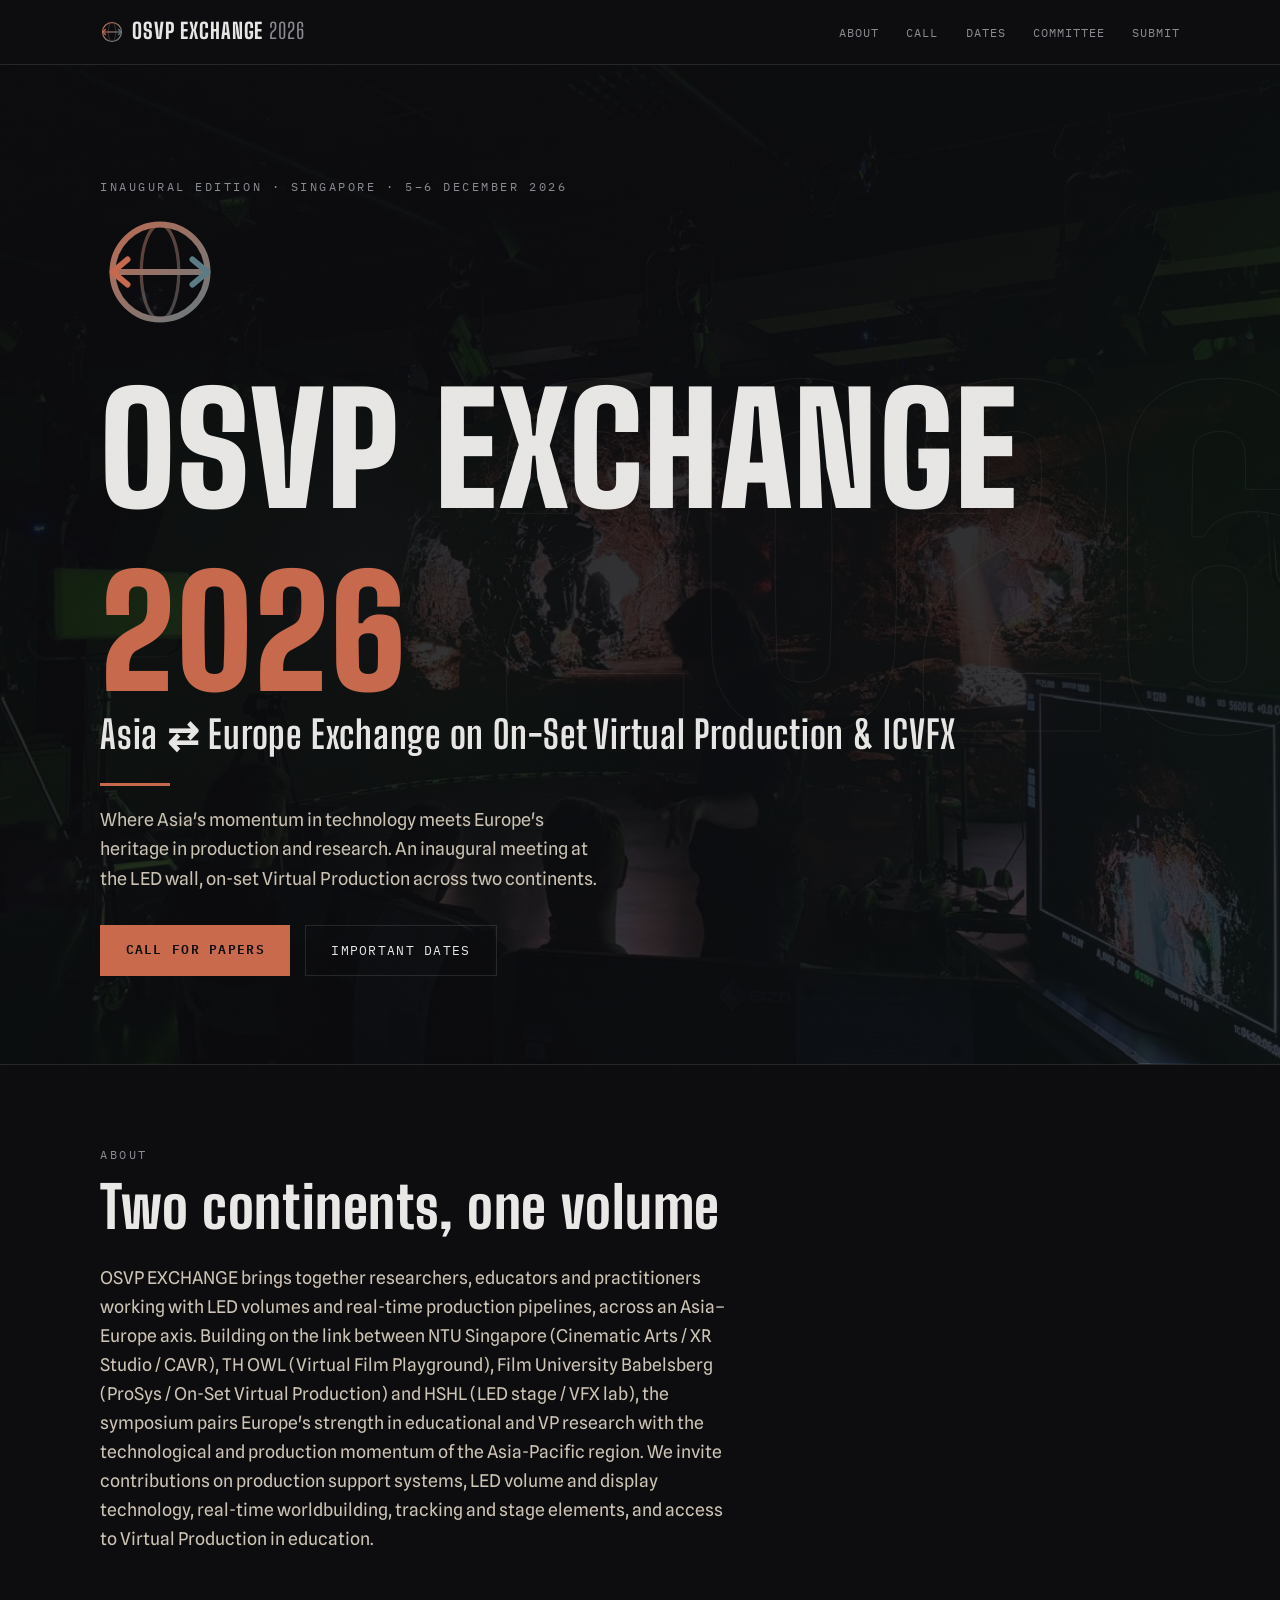
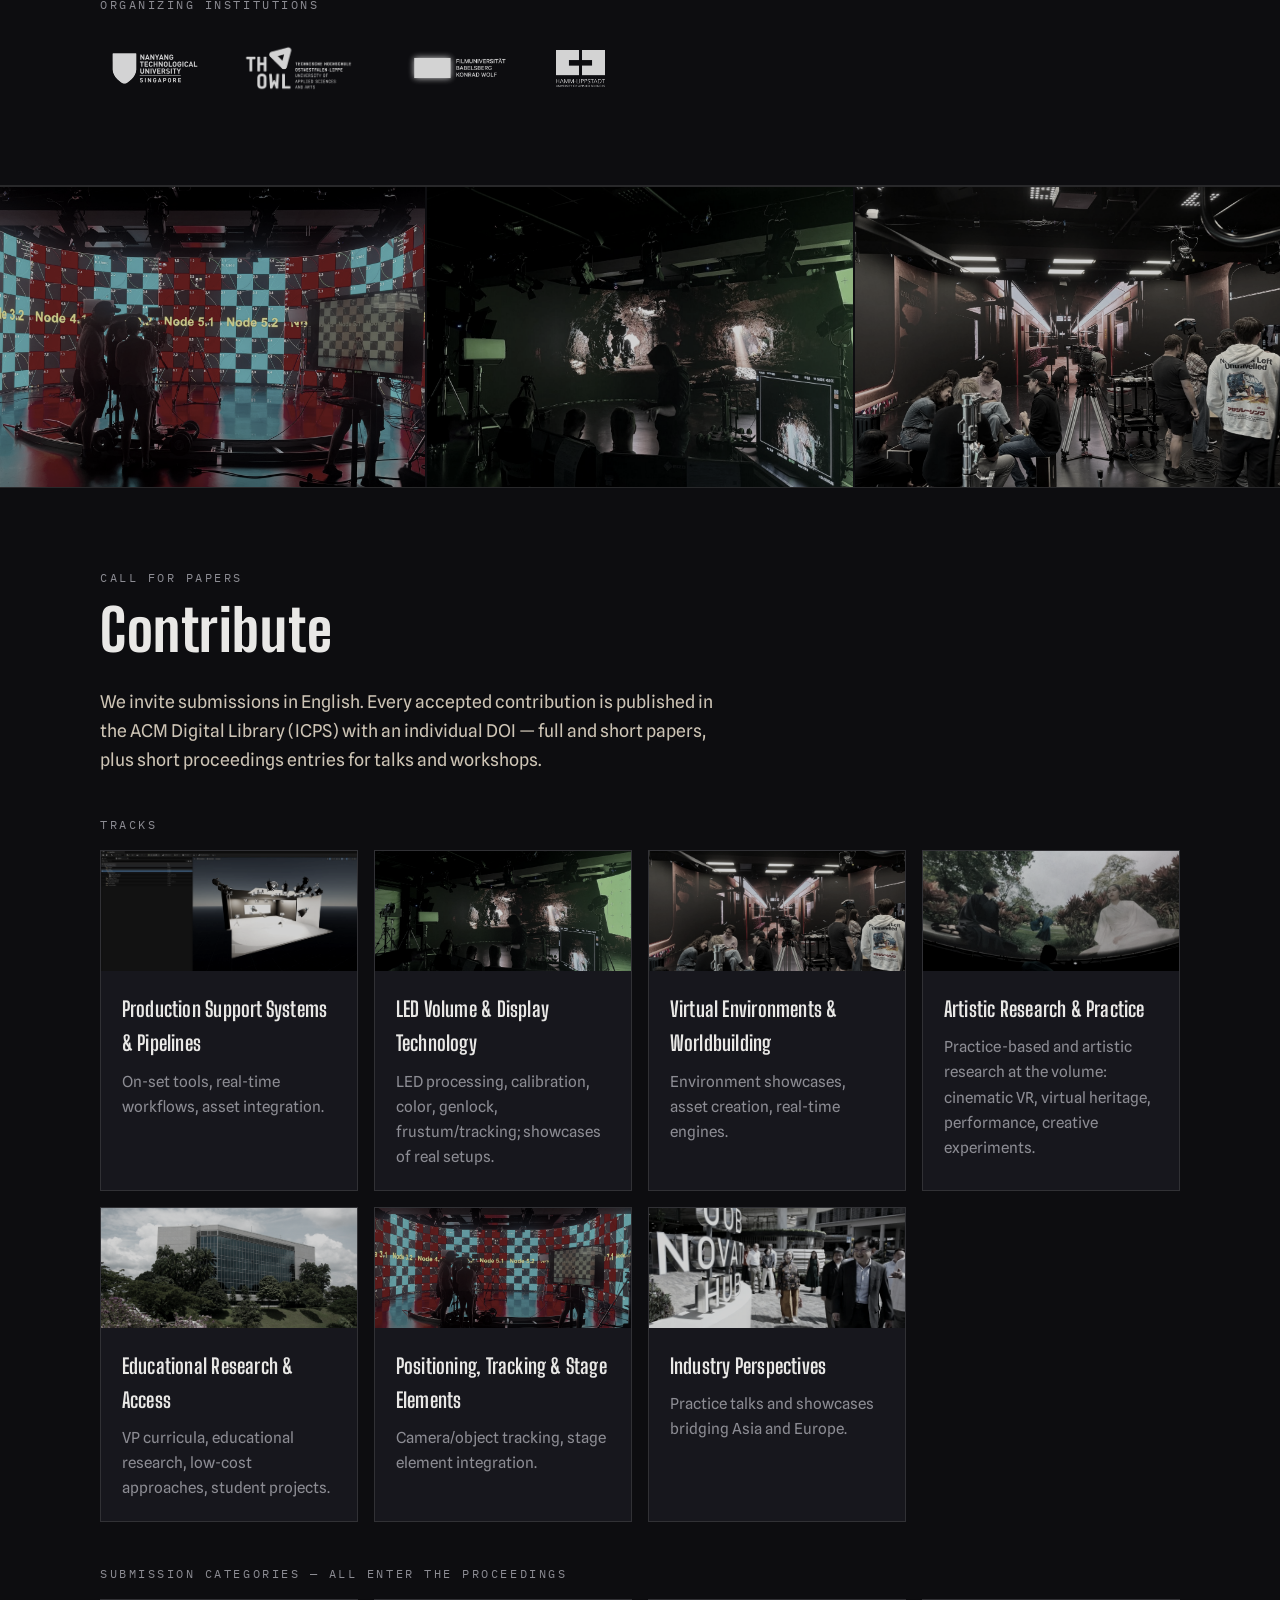
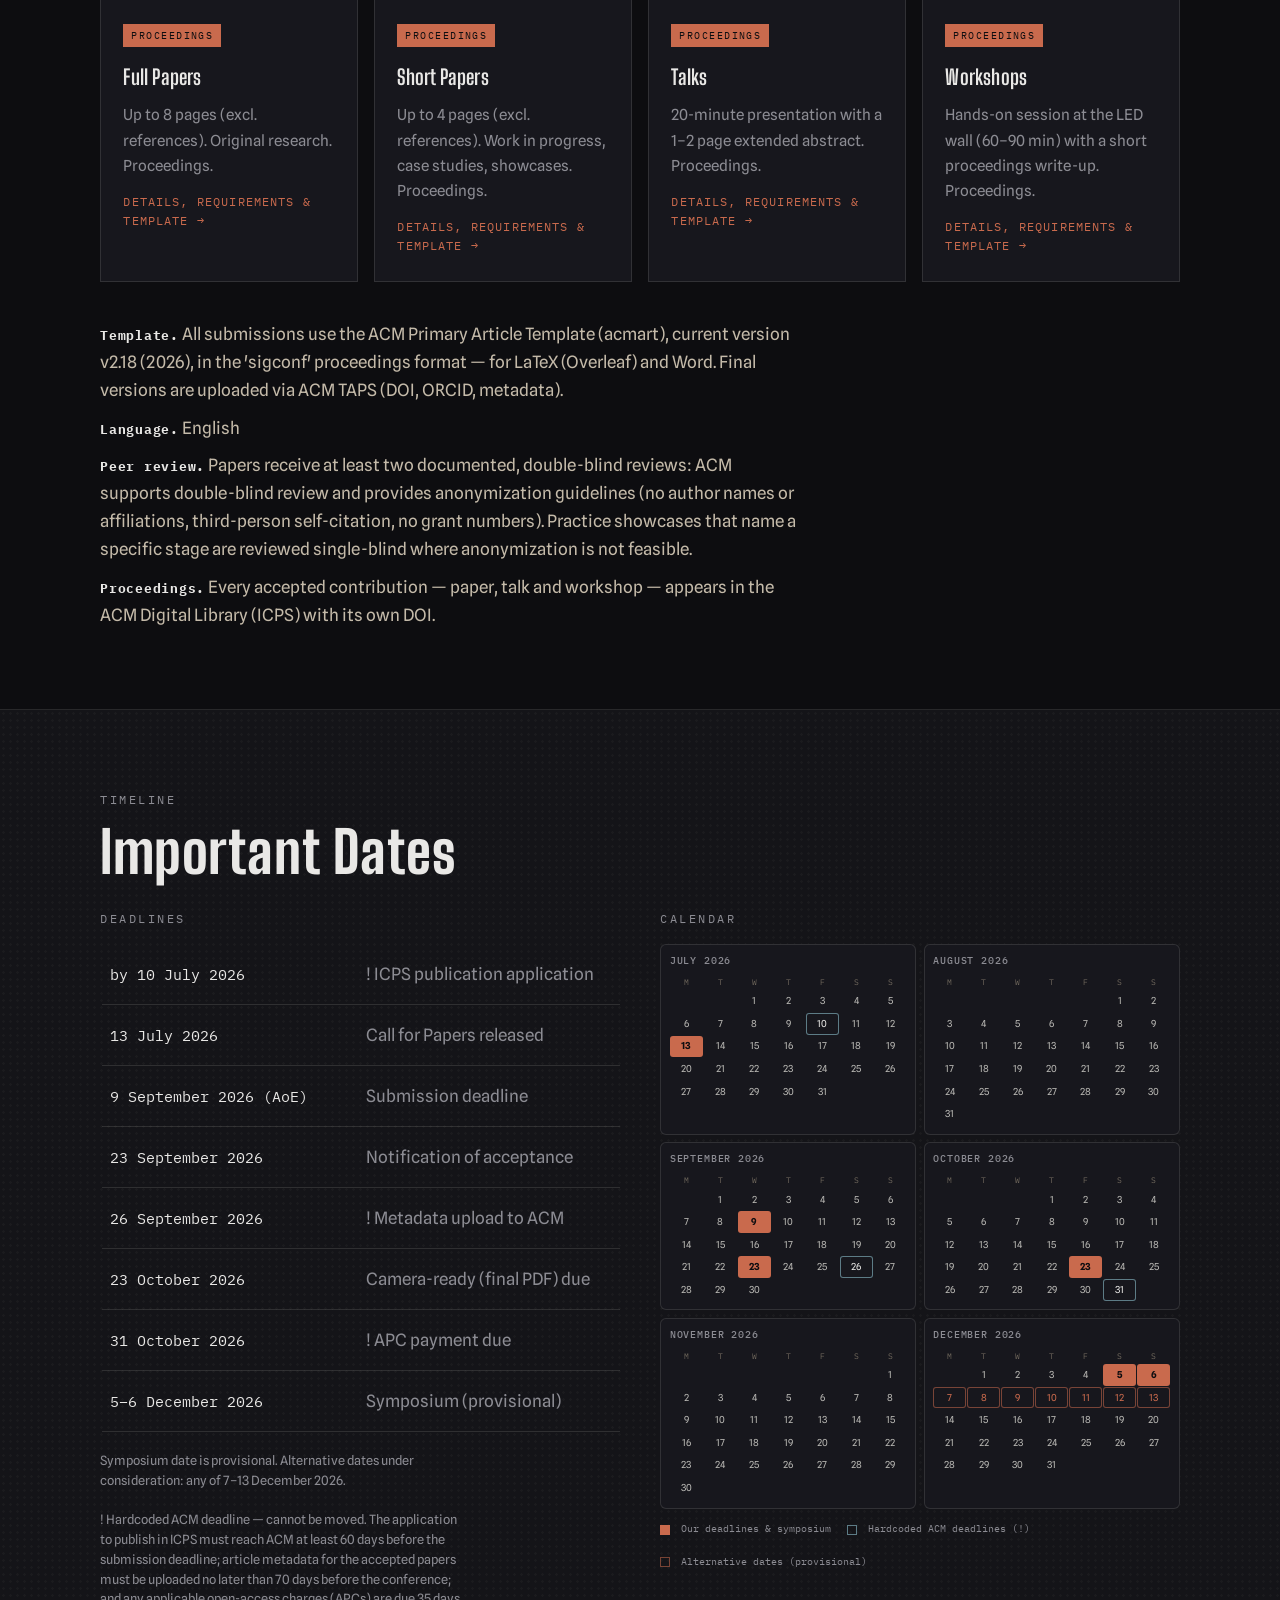
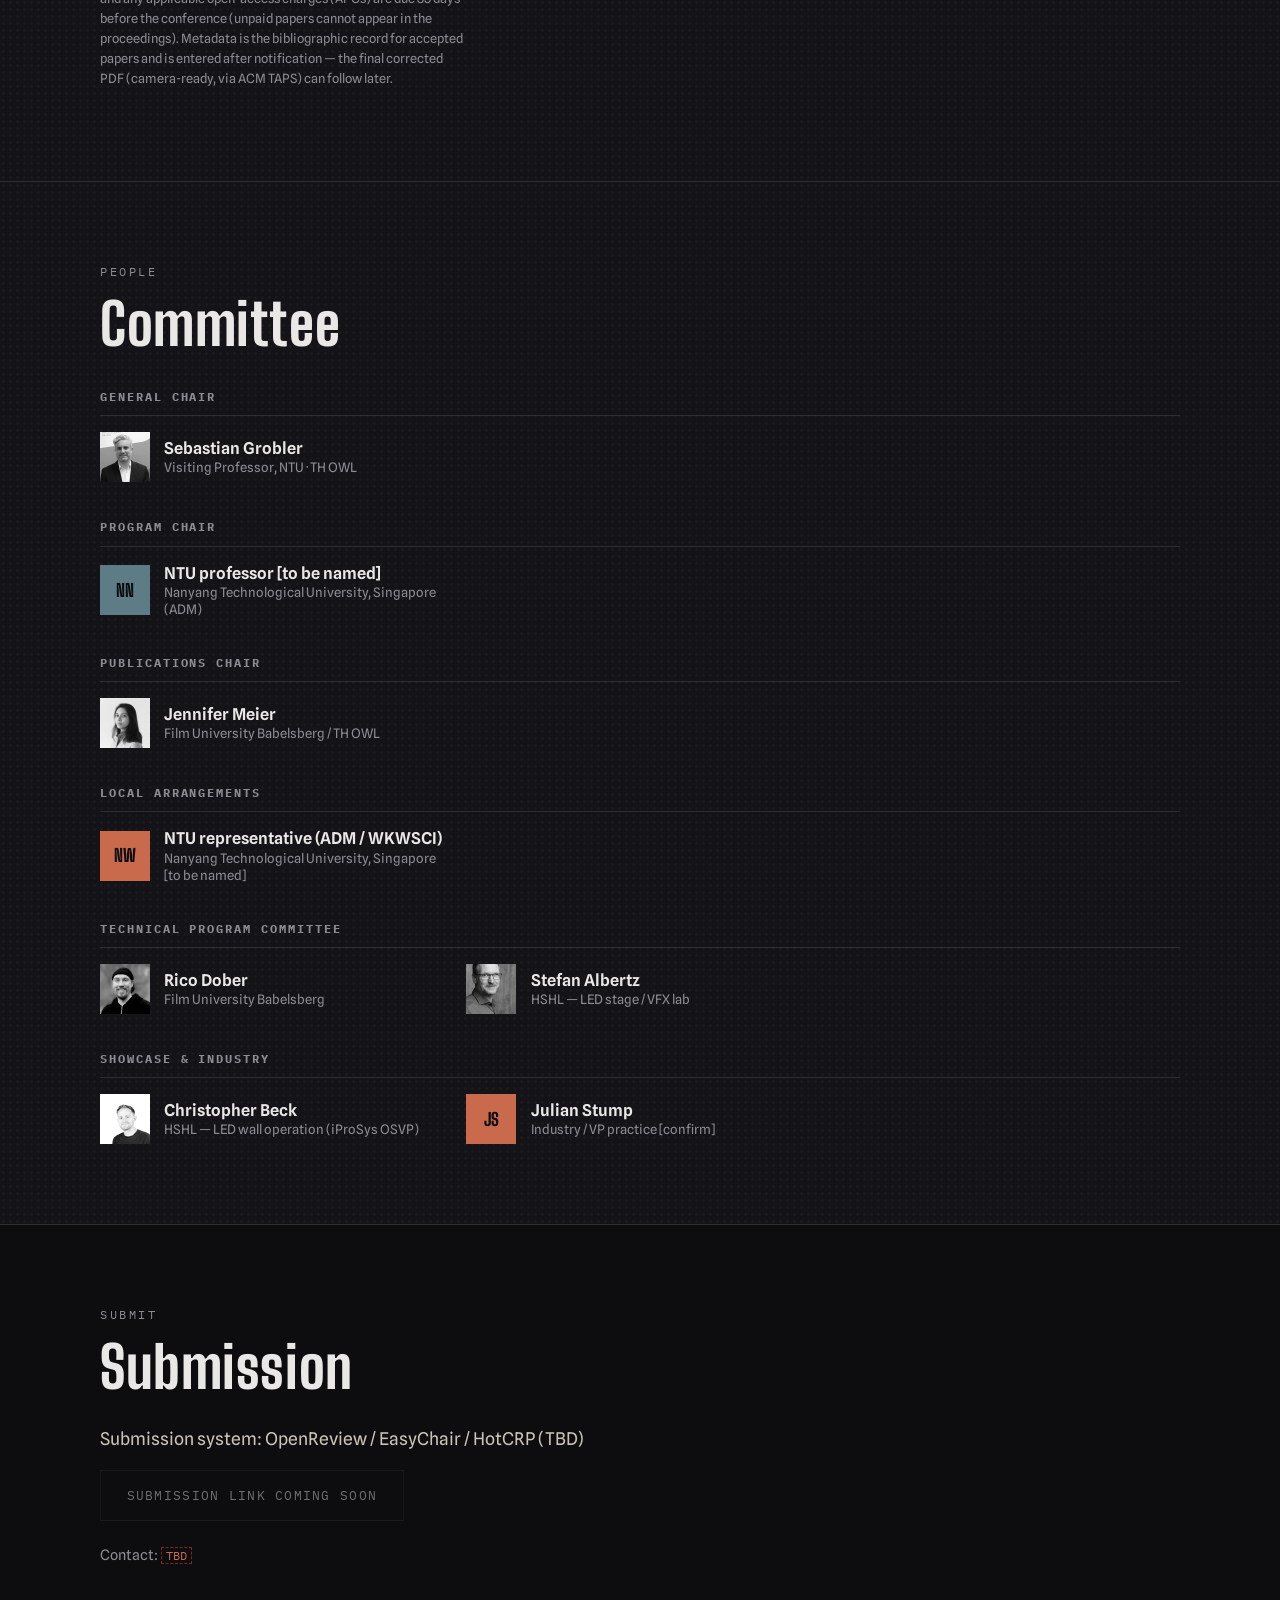
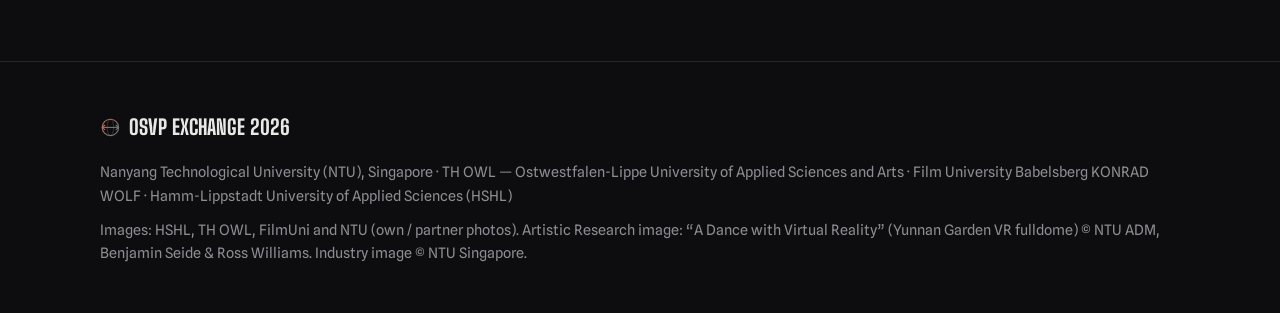
==== commit 8e97b6fc: "Update site (2026-06-19 21:23)" ====
--- a/index.html
+++ b/index.html
@@ -82,10 +82,10 @@
     <p class="kicker">Timeline</p>
     <h2>Important Dates</h2>
     <div class="datesgrid">
-      <div class="dcol"><p class="kicker">Deadlines</p><table class="dates"><tr><td class="dt">by 22 June 2026</td><td>ICPS publication application *</td></tr><tr><td class="dt">13 July 2026</td><td>Call for Papers released</td></tr><tr><td class="dt">24 August 2026 (AoE)</td><td>Submission deadline</td></tr><tr><td class="dt">14 September 2026</td><td>Notification of acceptance</td></tr><tr><td class="dt">20 September 2026</td><td>Camera-ready due</td></tr><tr><td class="dt">26 September 2026</td><td>Metadata upload to ACM *</td></tr><tr><td class="dt">31 October 2026</td><td>APC payment due *</td></tr><tr><td class="dt">5–6 December 2026</td><td>Symposium (provisional)</td></tr></table><p class="fineprint datesnote">Symposium date is provisional. Alternative dates under consideration: 10–11 December or 12–13 December 2026.
-</p><p class="fineprint datesnote">* Latest dates allowed by ACM for the open-access ICPS proceedings, scheduled here with extra buffer. The application to publish in ICPS must reach ACM at least 60 days before the submission deadline; article metadata must be uploaded no later than 70 days before the conference; and any applicable open-access charges (APCs) are due 35 days before the conference. Papers whose APC is unpaid at that point cannot appear in the proceedings.
+      <div class="dcol"><p class="kicker">Deadlines</p><table class="dates"><tr><td class="dt">by 10 July 2026</td><td>! ICPS publication application</td></tr><tr><td class="dt">13 July 2026</td><td>Call for Papers released</td></tr><tr><td class="dt">9 September 2026 (AoE)</td><td>Submission deadline</td></tr><tr><td class="dt">23 September 2026</td><td>Notification of acceptance</td></tr><tr><td class="dt">26 September 2026</td><td>! Metadata upload to ACM</td></tr><tr><td class="dt">23 October 2026</td><td>Camera-ready (final PDF) due</td></tr><tr><td class="dt">31 October 2026</td><td>! APC payment due</td></tr><tr><td class="dt">5–6 December 2026</td><td>Symposium (provisional)</td></tr></table><p class="fineprint datesnote">Symposium date is provisional. Alternative dates under consideration: any of 7–13 December 2026.
+</p><p class="fineprint datesnote">! Hardcoded ACM deadline — cannot be moved. The application to publish in ICPS must reach ACM at least 60 days before the submission deadline; article metadata for the accepted papers must be uploaded no later than 70 days before the conference; and any applicable open-access charges (APCs) are due 35 days before the conference (unpaid papers cannot appear in the proceedings). Metadata is the bibliographic record for accepted papers and is entered after notification — the final corrected PDF (camera-ready, via ACM TAPS) can follow later.
 </p></div>
-      <div class="dcol"><p class="kicker">Calendar</p><div class="cal"><div class="calmonth"><div class="cmname">June 2026</div><div class="cgrid"><span class="cdow">M</span><span class="cdow">T</span><span class="cdow">W</span><span class="cdow">T</span><span class="cdow">F</span><span class="cdow">S</span><span class="cdow">S</span><span class="cday">1</span><span class="cday">2</span><span class="cday">3</span><span class="cday">4</span><span class="cday">5</span><span class="cday">6</span><span class="cday">7</span><span class="cday">8</span><span class="cday">9</span><span class="cday">10</span><span class="cday">11</span><span class="cday">12</span><span class="cday">13</span><span class="cday">14</span><span class="cday">15</span><span class="cday">16</span><span class="cday">17</span><span class="cday">18</span><span class="cday">19</span><span class="cday">20</span><span class="cday">21</span><span class="cday rel" data-tip="ICPS application — last day *" aria-label="ICPS application — last day *" tabindex="0">22</span><span class="cday">23</span><span class="cday">24</span><span class="cday">25</span><span class="cday">26</span><span class="cday">27</span><span class="cday">28</span><span class="cday">29</span><span class="cday">30</span><span class="cday pad"></span><span class="cday pad"></span><span class="cday pad"></span><span class="cday pad"></span><span class="cday pad"></span></div></div><div class="calmonth"><div class="cmname">July 2026</div><div class="cgrid"><span class="cdow">M</span><span class="cdow">T</span><span class="cdow">W</span><span class="cdow">T</span><span class="cdow">F</span><span class="cdow">S</span><span class="cdow">S</span><span class="cday pad"></span><span class="cday pad"></span><span class="cday">1</span><span class="cday">2</span><span class="cday">3</span><span class="cday">4</span><span class="cday">5</span><span class="cday">6</span><span class="cday">7</span><span class="cday">8</span><span class="cday">9</span><span class="cday">10</span><span class="cday">11</span><span class="cday">12</span><span class="cday hot" data-tip="CfP opens" aria-label="CfP opens" tabindex="0">13</span><span class="cday">14</span><span class="cday">15</span><span class="cday">16</span><span class="cday">17</span><span class="cday">18</span><span class="cday">19</span><span class="cday">20</span><span class="cday">21</span><span class="cday">22</span><span class="cday">23</span><span class="cday">24</span><span class="cday">25</span><span class="cday">26</span><span class="cday">27</span><span class="cday">28</span><span class="cday">29</span><span class="cday">30</span><span class="cday">31</span><span class="cday pad"></span><span class="cday pad"></span></div></div><div class="calmonth"><div class="cmname">August 2026</div><div class="cgrid"><span class="cdow">M</span><span class="cdow">T</span><span class="cdow">W</span><span class="cdow">T</span><span class="cdow">F</span><span class="cdow">S</span><span class="cdow">S</span><span class="cday pad"></span><span class="cday pad"></span><span class="cday pad"></span><span class="cday pad"></span><span class="cday pad"></span><span class="cday">1</span><span class="cday">2</span><span class="cday">3</span><span class="cday">4</span><span class="cday">5</span><span class="cday">6</span><span class="cday">7</span><span class="cday">8</span><span class="cday">9</span><span class="cday">10</span><span class="cday">11</span><span class="cday">12</span><span class="cday">13</span><span class="cday">14</span><span class="cday">15</span><span class="cday">16</span><span class="cday">17</span><span class="cday">18</span><span class="cday">19</span><span class="cday">20</span><span class="cday">21</span><span class="cday">22</span><span class="cday">23</span><span class="cday hot" data-tip="Submission deadline" aria-label="Submission deadline" tabindex="0">24</span><span class="cday">25</span><span class="cday">26</span><span class="cday">27</span><span class="cday">28</span><span class="cday">29</span><span class="cday">30</span><span class="cday">31</span><span class="cday pad"></span><span class="cday pad"></span><span class="cday pad"></span><span class="cday pad"></span><span class="cday pad"></span><span class="cday pad"></span></div></div><div class="calmonth"><div class="cmname">September 2026</div><div class="cgrid"><span class="cdow">M</span><span class="cdow">T</span><span class="cdow">W</span><span class="cdow">T</span><span class="cdow">F</span><span class="cdow">S</span><span class="cdow">S</span><span class="cday pad"></span><span class="cday">1</span><span class="cday">2</span><span class="cday">3</span><span class="cday">4</span><span class="cday">5</span><span class="cday">6</span><span class="cday">7</span><span class="cday">8</span><span class="cday">9</span><span class="cday">10</span><span class="cday">11</span><span class="cday">12</span><span class="cday">13</span><span class="cday hot" data-tip="Notification of acceptance" aria-label="Notification of acceptance" tabindex="0">14</span><span class="cday">15</span><span class="cday">16</span><span class="cday">17</span><span class="cday">18</span><span class="cday">19</span><span class="cday hot" data-tip="Camera-ready due" aria-label="Camera-ready due" tabindex="0">20</span><span class="cday">21</span><span class="cday">22</span><span class="cday">23</span><span class="cday">24</span><span class="cday">25</span><span class="cday rel" data-tip="Metadata upload to ACM *" aria-label="Metadata upload to ACM *" tabindex="0">26</span><span class="cday">27</span><span class="cday">28</span><span class="cday">29</span><span class="cday">30</span><span class="cday pad"></span><span class="cday pad"></span><span class="cday pad"></span><span class="cday pad"></span></div></div><div class="calmonth"><div class="cmname">October 2026</div><div class="cgrid"><span class="cdow">M</span><span class="cdow">T</span><span class="cdow">W</span><span class="cdow">T</span><span class="cdow">F</span><span class="cdow">S</span><span class="cdow">S</span><span class="cday pad"></span><span class="cday pad"></span><span class="cday pad"></span><span class="cday">1</span><span class="cday">2</span><span class="cday">3</span><span class="cday">4</span><span class="cday">5</span><span class="cday">6</span><span class="cday">7</span><span class="cday">8</span><span class="cday">9</span><span class="cday">10</span><span class="cday">11</span><span class="cday">12</span><span class="cday">13</span><span class="cday">14</span><span class="cday">15</span><span class="cday">16</span><span class="cday">17</span><span class="cday">18</span><span class="cday">19</span><span class="cday">20</span><span class="cday">21</span><span class="cday">22</span><span class="cday">23</span><span class="cday">24</span><span class="cday">25</span><span class="cday">26</span><span class="cday">27</span><span class="cday">28</span><span class="cday">29</span><span class="cday">30</span><span class="cday rel" data-tip="APC payment due *" aria-label="APC payment due *" tabindex="0">31</span><span class="cday pad"></span></div></div><div class="calmonth"><div class="cmname">November 2026</div><div class="cgrid"><span class="cdow">M</span><span class="cdow">T</span><span class="cdow">W</span><span class="cdow">T</span><span class="cdow">F</span><span class="cdow">S</span><span class="cdow">S</span><span class="cday pad"></span><span class="cday pad"></span><span class="cday pad"></span><span class="cday pad"></span><span class="cday pad"></span><span class="cday pad"></span><span class="cday">1</span><span class="cday">2</span><span class="cday">3</span><span class="cday">4</span><span class="cday">5</span><span class="cday">6</span><span class="cday">7</span><span class="cday">8</span><span class="cday">9</span><span class="cday">10</span><span class="cday">11</span><span class="cday">12</span><span class="cday">13</span><span class="cday">14</span><span class="cday">15</span><span class="cday">16</span><span class="cday">17</span><span class="cday">18</span><span class="cday">19</span><span class="cday">20</span><span class="cday">21</span><span class="cday">22</span><span class="cday">23</span><span class="cday">24</span><span class="cday">25</span><span class="cday">26</span><span class="cday">27</span><span class="cday">28</span><span class="cday">29</span><span class="cday">30</span><span class="cday pad"></span><span class="cday pad"></span><span class="cday pad"></span><span class="cday pad"></span><span class="cday pad"></span><span class="cday pad"></span></div></div><div class="calmonth"><div class="cmname">December 2026</div><div class="cgrid"><span class="cdow">M</span><span class="cdow">T</span><span class="cdow">W</span><span class="cdow">T</span><span class="cdow">F</span><span class="cdow">S</span><span class="cdow">S</span><span class="cday pad"></span><span class="cday">1</span><span class="cday">2</span><span class="cday">3</span><span class="cday">4</span><span class="cday hot" data-tip="OSVP EXCHANGE symposium (provisional)" aria-label="OSVP EXCHANGE symposium (provisional)" tabindex="0">5</span><span class="cday hot" data-tip="OSVP EXCHANGE symposium (provisional)" aria-label="OSVP EXCHANGE symposium (provisional)" tabindex="0">6</span><span class="cday">7</span><span class="cday">8</span><span class="cday">9</span><span class="cday alt" data-tip="Alternative date (provisional)" aria-label="Alternative date (provisional)" tabindex="0">10</span><span class="cday alt" data-tip="Alternative date (provisional)" aria-label="Alternative date (provisional)" tabindex="0">11</span><span class="cday alt" data-tip="Alternative date (provisional)" aria-label="Alternative date (provisional)" tabindex="0">12</span><span class="cday alt" data-tip="Alternative date (provisional)" aria-label="Alternative date (provisional)" tabindex="0">13</span><span class="cday">14</span><span class="cday">15</span><span class="cday">16</span><span class="cday">17</span><span class="cday">18</span><span class="cday">19</span><span class="cday">20</span><span class="cday">21</span><span class="cday">22</span><span class="cday">23</span><span class="cday">24</span><span class="cday">25</span><span class="cday">26</span><span class="cday">27</span><span class="cday">28</span><span class="cday">29</span><span class="cday">30</span><span class="cday">31</span><span class="cday pad"></span><span class="cday pad"></span><span class="cday pad"></span></div></div></div><div class="callegend"><span><i class="lg hot"></i> Our deadlines &amp; symposium</span><span><i class="lg rel"></i> ICPS publisher deadlines *</span><span><i class="lg alt"></i> Alternative dates (provisional)</span></div></div>
+      <div class="dcol"><p class="kicker">Calendar</p><div class="cal"><div class="calmonth"><div class="cmname">July 2026</div><div class="cgrid"><span class="cdow">M</span><span class="cdow">T</span><span class="cdow">W</span><span class="cdow">T</span><span class="cdow">F</span><span class="cdow">S</span><span class="cdow">S</span><span class="cday pad"></span><span class="cday pad"></span><span class="cday">1</span><span class="cday">2</span><span class="cday">3</span><span class="cday">4</span><span class="cday">5</span><span class="cday">6</span><span class="cday">7</span><span class="cday">8</span><span class="cday">9</span><span class="cday rel" data-tip="ICPS application — last day !" aria-label="ICPS application — last day !" tabindex="0">10</span><span class="cday">11</span><span class="cday">12</span><span class="cday hot" data-tip="CfP opens" aria-label="CfP opens" tabindex="0">13</span><span class="cday">14</span><span class="cday">15</span><span class="cday">16</span><span class="cday">17</span><span class="cday">18</span><span class="cday">19</span><span class="cday">20</span><span class="cday">21</span><span class="cday">22</span><span class="cday">23</span><span class="cday">24</span><span class="cday">25</span><span class="cday">26</span><span class="cday">27</span><span class="cday">28</span><span class="cday">29</span><span class="cday">30</span><span class="cday">31</span><span class="cday pad"></span><span class="cday pad"></span></div></div><div class="calmonth"><div class="cmname">August 2026</div><div class="cgrid"><span class="cdow">M</span><span class="cdow">T</span><span class="cdow">W</span><span class="cdow">T</span><span class="cdow">F</span><span class="cdow">S</span><span class="cdow">S</span><span class="cday pad"></span><span class="cday pad"></span><span class="cday pad"></span><span class="cday pad"></span><span class="cday pad"></span><span class="cday">1</span><span class="cday">2</span><span class="cday">3</span><span class="cday">4</span><span class="cday">5</span><span class="cday">6</span><span class="cday">7</span><span class="cday">8</span><span class="cday">9</span><span class="cday">10</span><span class="cday">11</span><span class="cday">12</span><span class="cday">13</span><span class="cday">14</span><span class="cday">15</span><span class="cday">16</span><span class="cday">17</span><span class="cday">18</span><span class="cday">19</span><span class="cday">20</span><span class="cday">21</span><span class="cday">22</span><span class="cday">23</span><span class="cday">24</span><span class="cday">25</span><span class="cday">26</span><span class="cday">27</span><span class="cday">28</span><span class="cday">29</span><span class="cday">30</span><span class="cday">31</span><span class="cday pad"></span><span class="cday pad"></span><span class="cday pad"></span><span class="cday pad"></span><span class="cday pad"></span><span class="cday pad"></span></div></div><div class="calmonth"><div class="cmname">September 2026</div><div class="cgrid"><span class="cdow">M</span><span class="cdow">T</span><span class="cdow">W</span><span class="cdow">T</span><span class="cdow">F</span><span class="cdow">S</span><span class="cdow">S</span><span class="cday pad"></span><span class="cday">1</span><span class="cday">2</span><span class="cday">3</span><span class="cday">4</span><span class="cday">5</span><span class="cday">6</span><span class="cday">7</span><span class="cday">8</span><span class="cday hot" data-tip="Submission deadline" aria-label="Submission deadline" tabindex="0">9</span><span class="cday">10</span><span class="cday">11</span><span class="cday">12</span><span class="cday">13</span><span class="cday">14</span><span class="cday">15</span><span class="cday">16</span><span class="cday">17</span><span class="cday">18</span><span class="cday">19</span><span class="cday">20</span><span class="cday">21</span><span class="cday">22</span><span class="cday hot" data-tip="Notification of acceptance" aria-label="Notification of acceptance" tabindex="0">23</span><span class="cday">24</span><span class="cday">25</span><span class="cday rel" data-tip="Metadata upload to ACM !" aria-label="Metadata upload to ACM !" tabindex="0">26</span><span class="cday">27</span><span class="cday">28</span><span class="cday">29</span><span class="cday">30</span><span class="cday pad"></span><span class="cday pad"></span><span class="cday pad"></span><span class="cday pad"></span></div></div><div class="calmonth"><div class="cmname">October 2026</div><div class="cgrid"><span class="cdow">M</span><span class="cdow">T</span><span class="cdow">W</span><span class="cdow">T</span><span class="cdow">F</span><span class="cdow">S</span><span class="cdow">S</span><span class="cday pad"></span><span class="cday pad"></span><span class="cday pad"></span><span class="cday">1</span><span class="cday">2</span><span class="cday">3</span><span class="cday">4</span><span class="cday">5</span><span class="cday">6</span><span class="cday">7</span><span class="cday">8</span><span class="cday">9</span><span class="cday">10</span><span class="cday">11</span><span class="cday">12</span><span class="cday">13</span><span class="cday">14</span><span class="cday">15</span><span class="cday">16</span><span class="cday">17</span><span class="cday">18</span><span class="cday">19</span><span class="cday">20</span><span class="cday">21</span><span class="cday">22</span><span class="cday hot" data-tip="Camera-ready (final PDF) due" aria-label="Camera-ready (final PDF) due" tabindex="0">23</span><span class="cday">24</span><span class="cday">25</span><span class="cday">26</span><span class="cday">27</span><span class="cday">28</span><span class="cday">29</span><span class="cday">30</span><span class="cday rel" data-tip="APC payment due !" aria-label="APC payment due !" tabindex="0">31</span><span class="cday pad"></span></div></div><div class="calmonth"><div class="cmname">November 2026</div><div class="cgrid"><span class="cdow">M</span><span class="cdow">T</span><span class="cdow">W</span><span class="cdow">T</span><span class="cdow">F</span><span class="cdow">S</span><span class="cdow">S</span><span class="cday pad"></span><span class="cday pad"></span><span class="cday pad"></span><span class="cday pad"></span><span class="cday pad"></span><span class="cday pad"></span><span class="cday">1</span><span class="cday">2</span><span class="cday">3</span><span class="cday">4</span><span class="cday">5</span><span class="cday">6</span><span class="cday">7</span><span class="cday">8</span><span class="cday">9</span><span class="cday">10</span><span class="cday">11</span><span class="cday">12</span><span class="cday">13</span><span class="cday">14</span><span class="cday">15</span><span class="cday">16</span><span class="cday">17</span><span class="cday">18</span><span class="cday">19</span><span class="cday">20</span><span class="cday">21</span><span class="cday">22</span><span class="cday">23</span><span class="cday">24</span><span class="cday">25</span><span class="cday">26</span><span class="cday">27</span><span class="cday">28</span><span class="cday">29</span><span class="cday">30</span><span class="cday pad"></span><span class="cday pad"></span><span class="cday pad"></span><span class="cday pad"></span><span class="cday pad"></span><span class="cday pad"></span></div></div><div class="calmonth"><div class="cmname">December 2026</div><div class="cgrid"><span class="cdow">M</span><span class="cdow">T</span><span class="cdow">W</span><span class="cdow">T</span><span class="cdow">F</span><span class="cdow">S</span><span class="cdow">S</span><span class="cday pad"></span><span class="cday">1</span><span class="cday">2</span><span class="cday">3</span><span class="cday">4</span><span class="cday hot" data-tip="OSVP EXCHANGE symposium (provisional)" aria-label="OSVP EXCHANGE symposium (provisional)" tabindex="0">5</span><span class="cday hot" data-tip="OSVP EXCHANGE symposium (provisional)" aria-label="OSVP EXCHANGE symposium (provisional)" tabindex="0">6</span><span class="cday alt" data-tip="Alternative date (provisional)" aria-label="Alternative date (provisional)" tabindex="0">7</span><span class="cday alt" data-tip="Alternative date (provisional)" aria-label="Alternative date (provisional)" tabindex="0">8</span><span class="cday alt" data-tip="Alternative date (provisional)" aria-label="Alternative date (provisional)" tabindex="0">9</span><span class="cday alt" data-tip="Alternative date (provisional)" aria-label="Alternative date (provisional)" tabindex="0">10</span><span class="cday alt" data-tip="Alternative date (provisional)" aria-label="Alternative date (provisional)" tabindex="0">11</span><span class="cday alt" data-tip="Alternative date (provisional)" aria-label="Alternative date (provisional)" tabindex="0">12</span><span class="cday alt" data-tip="Alternative date (provisional)" aria-label="Alternative date (provisional)" tabindex="0">13</span><span class="cday">14</span><span class="cday">15</span><span class="cday">16</span><span class="cday">17</span><span class="cday">18</span><span class="cday">19</span><span class="cday">20</span><span class="cday">21</span><span class="cday">22</span><span class="cday">23</span><span class="cday">24</span><span class="cday">25</span><span class="cday">26</span><span class="cday">27</span><span class="cday">28</span><span class="cday">29</span><span class="cday">30</span><span class="cday">31</span><span class="cday pad"></span><span class="cday pad"></span><span class="cday pad"></span></div></div></div><div class="callegend"><span><i class="lg hot"></i> Our deadlines &amp; symposium</span><span><i class="lg rel"></i> Hardcoded ACM deadlines (!)</span><span><i class="lg alt"></i> Alternative dates (provisional)</span></div></div>
     </div>
   </div>
 </section>
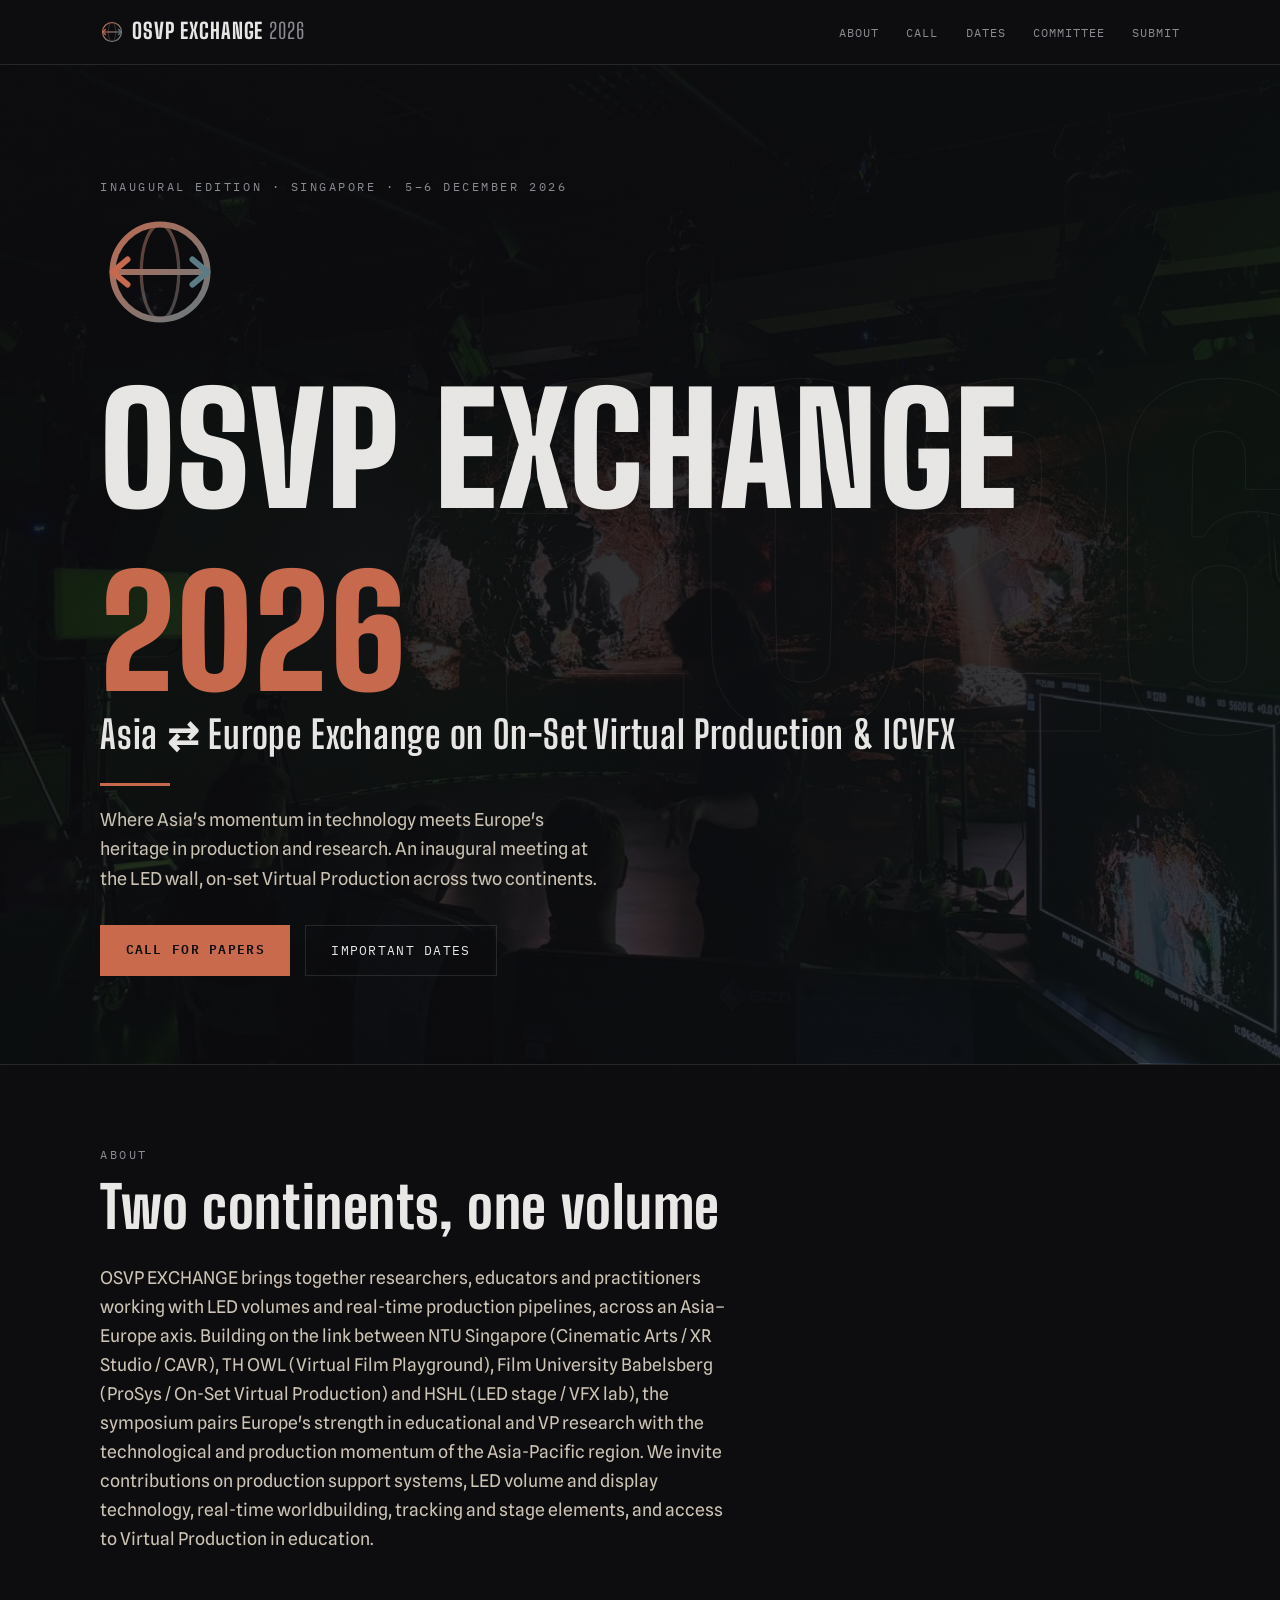
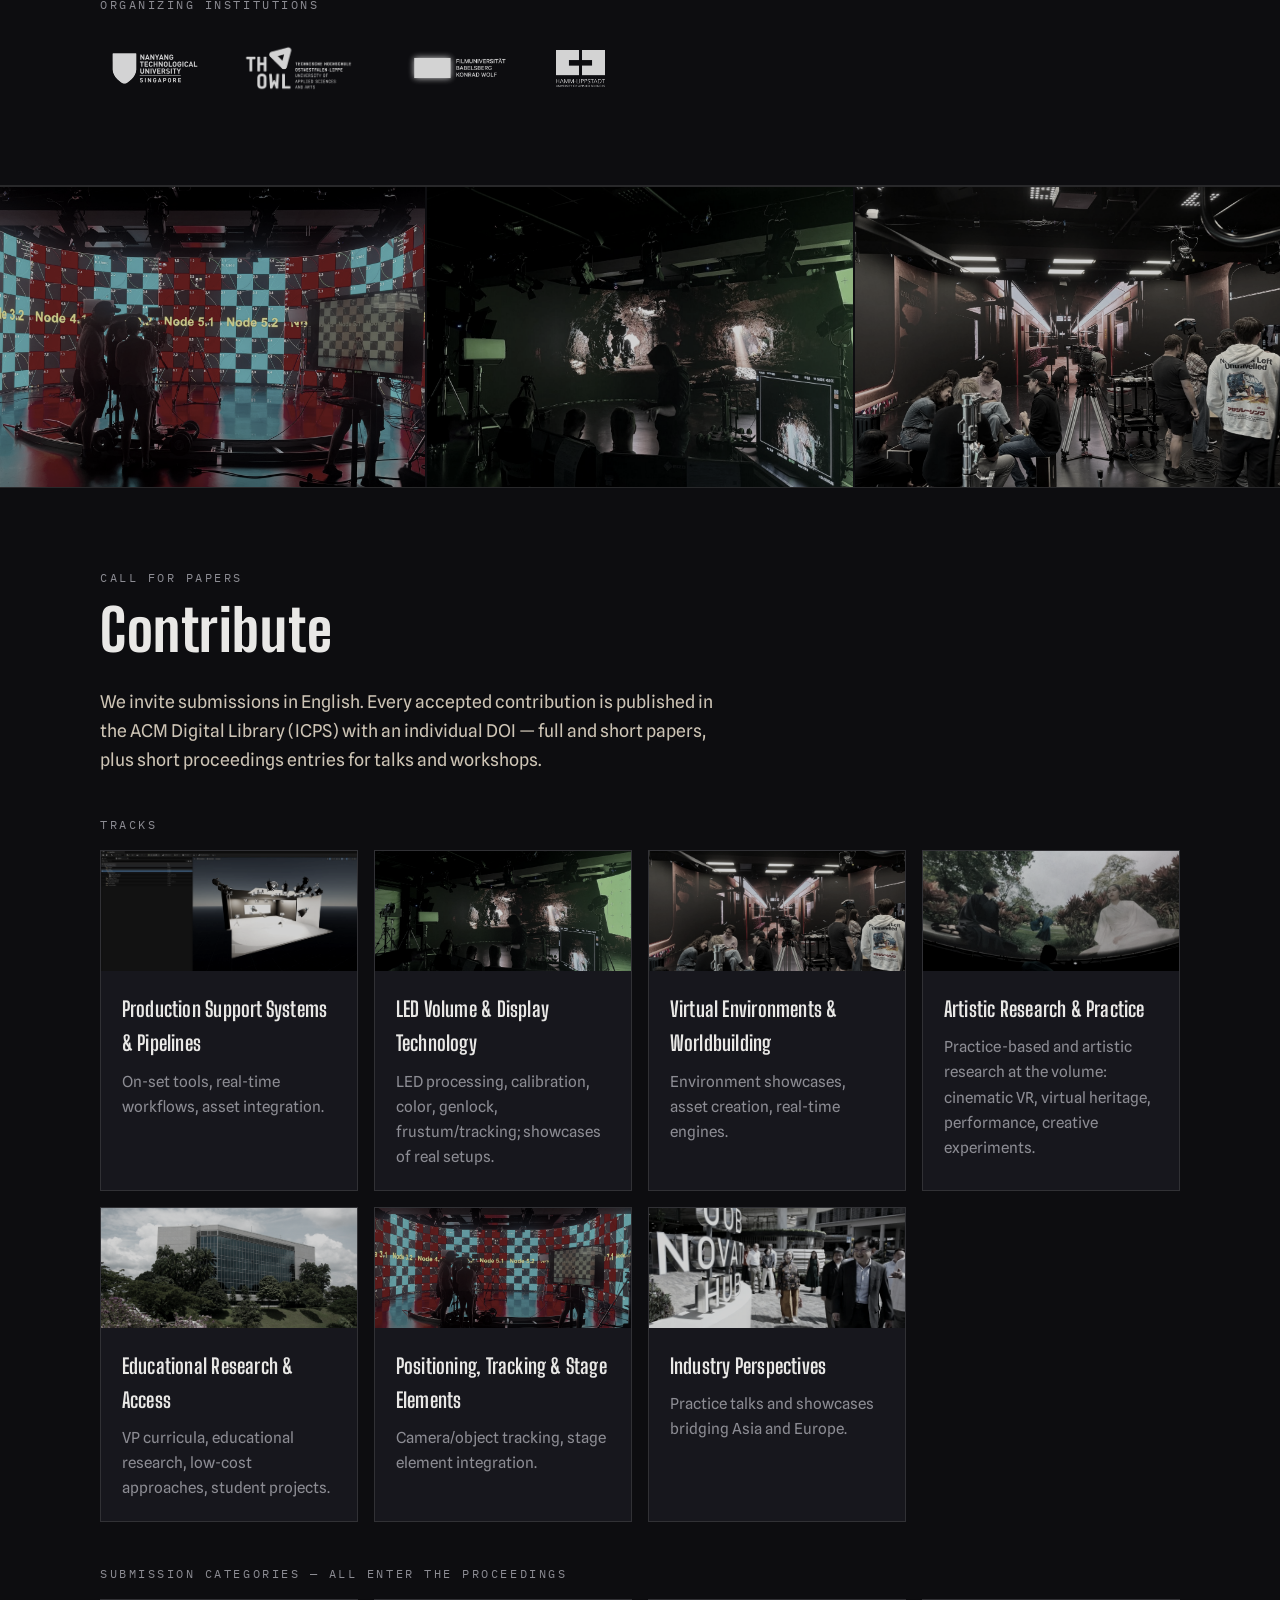
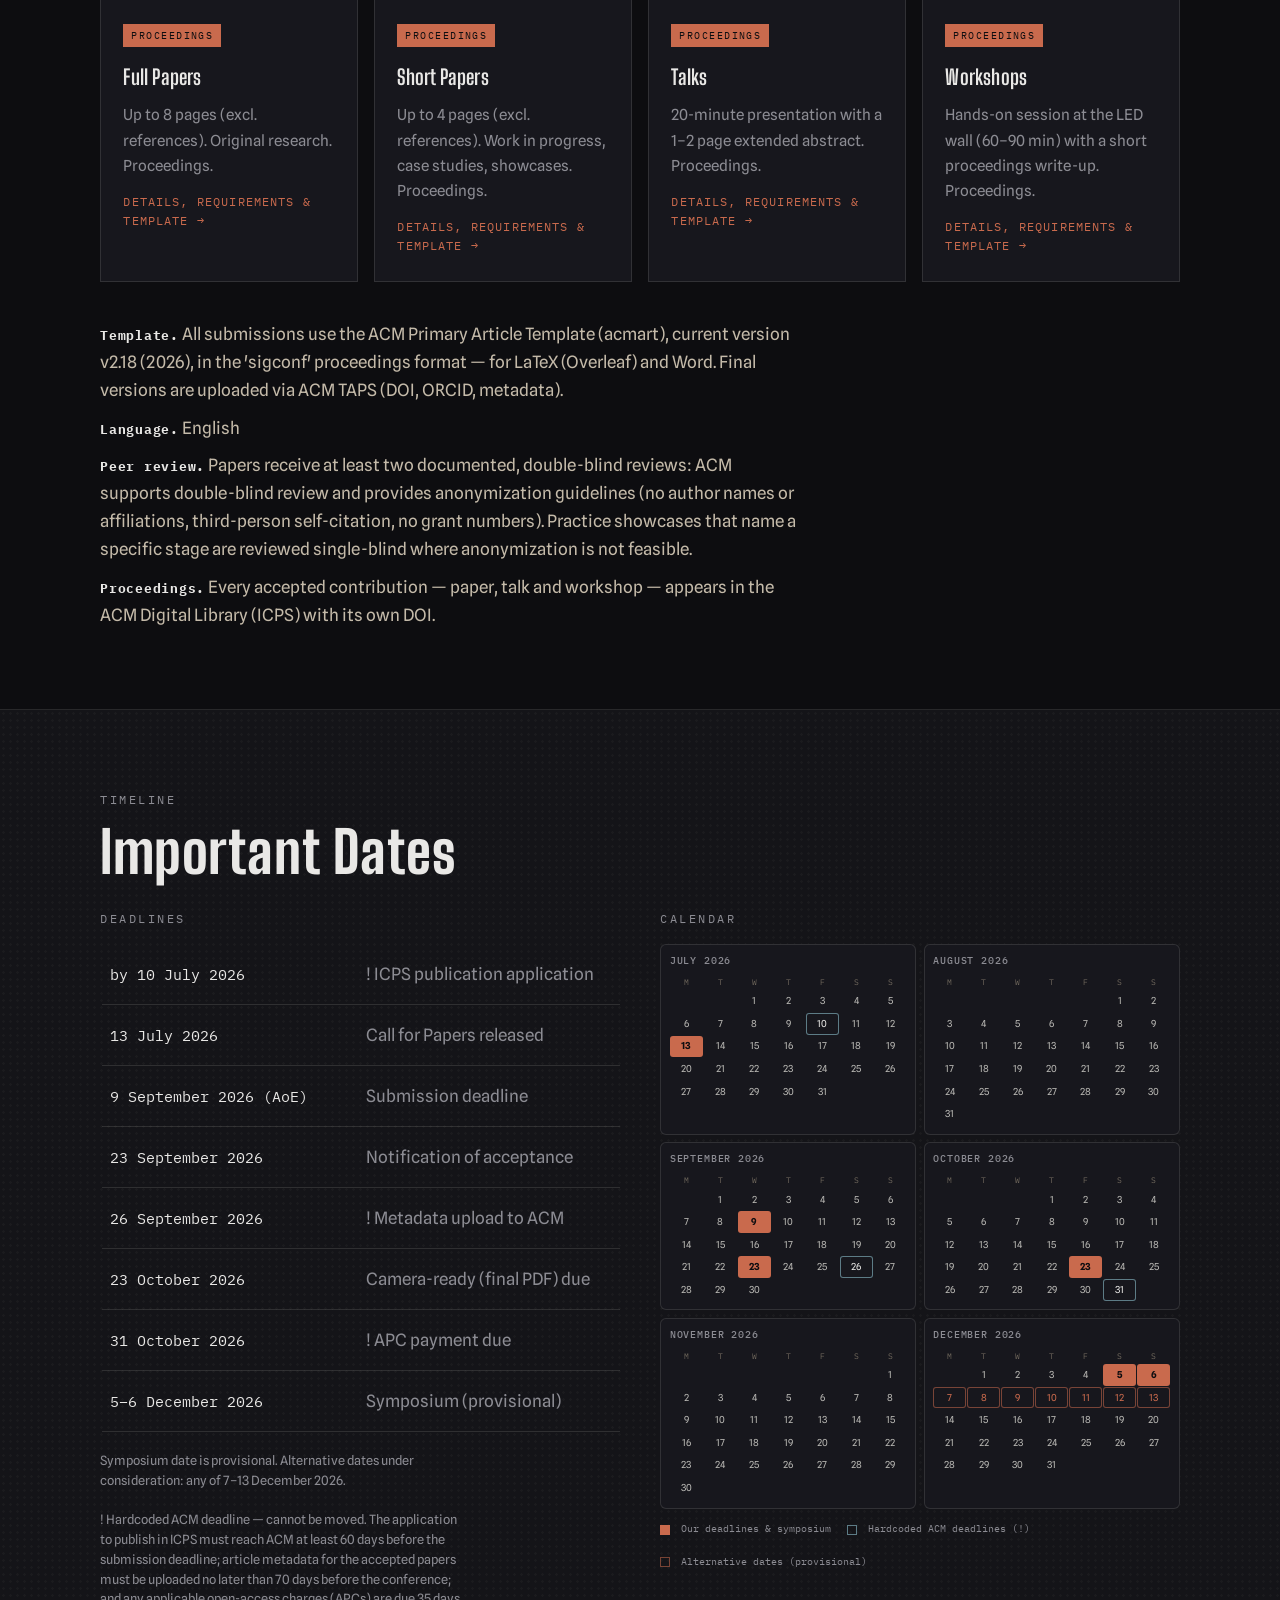
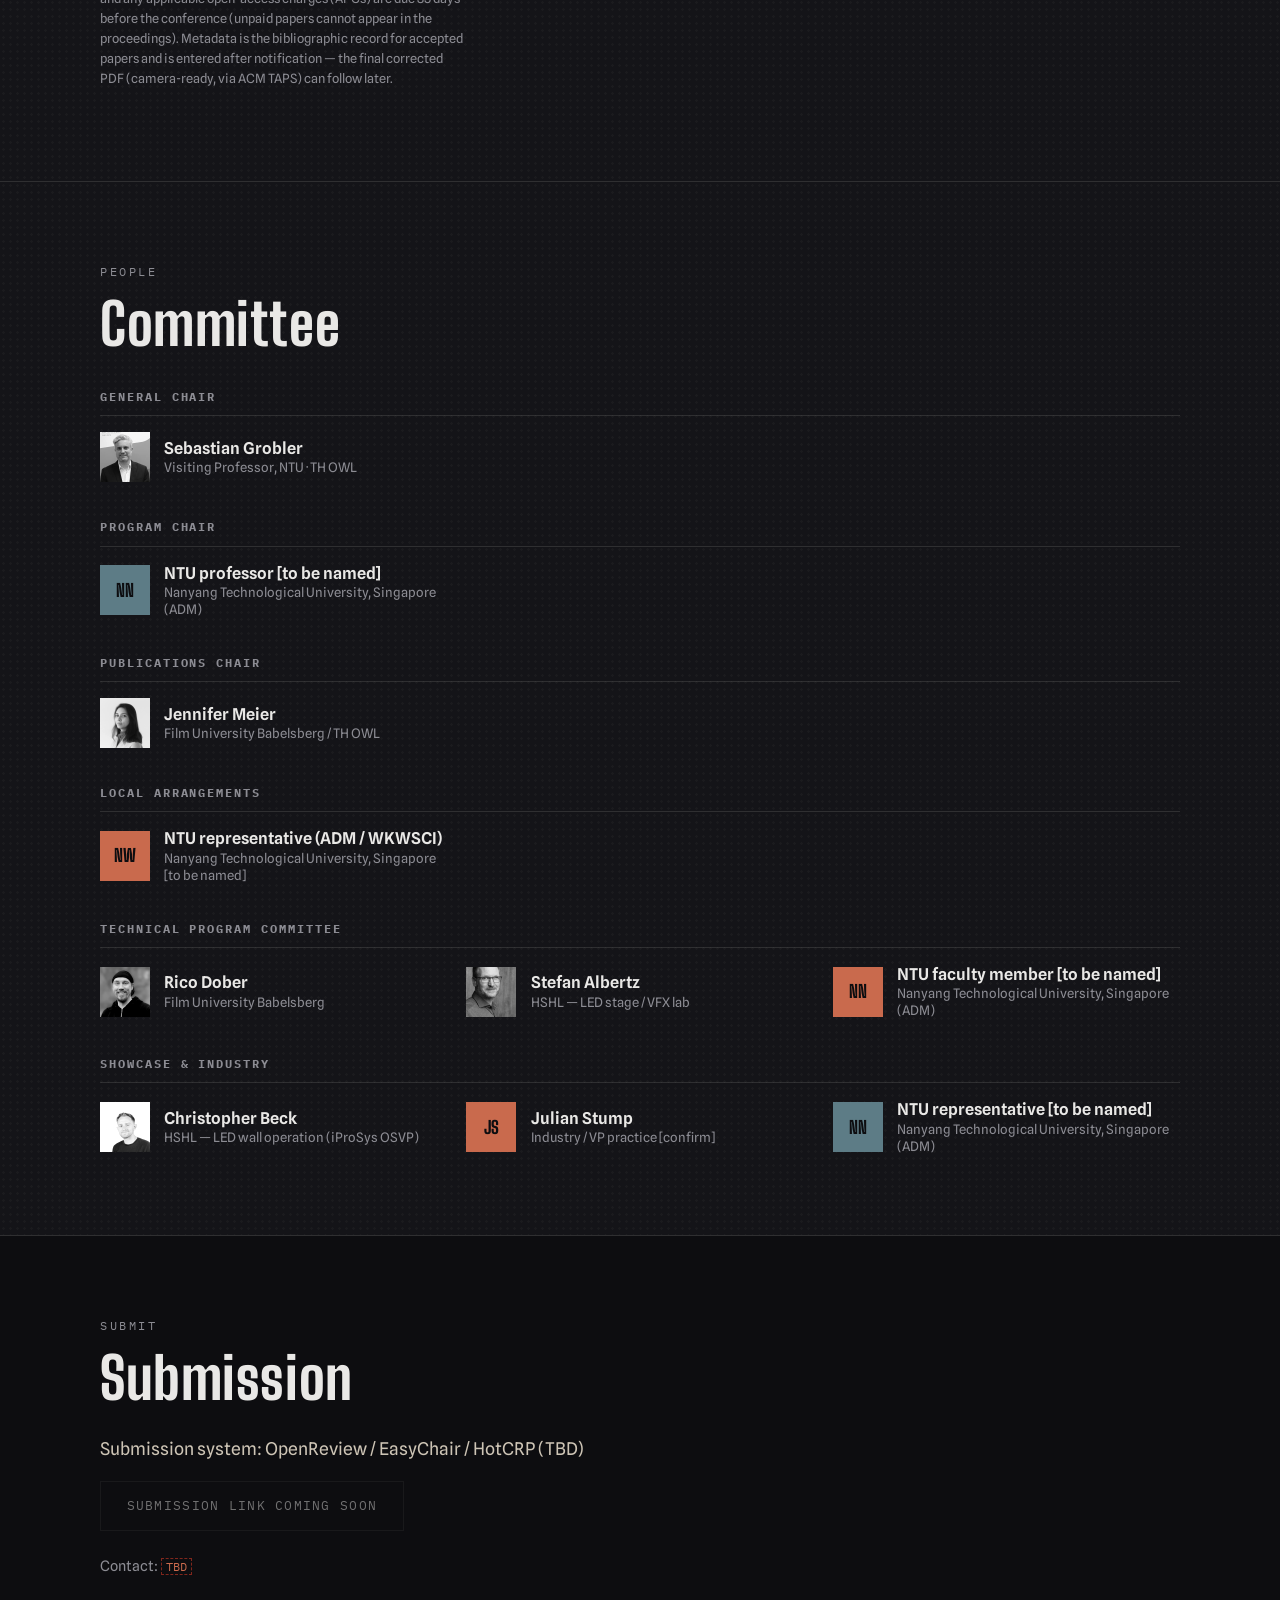
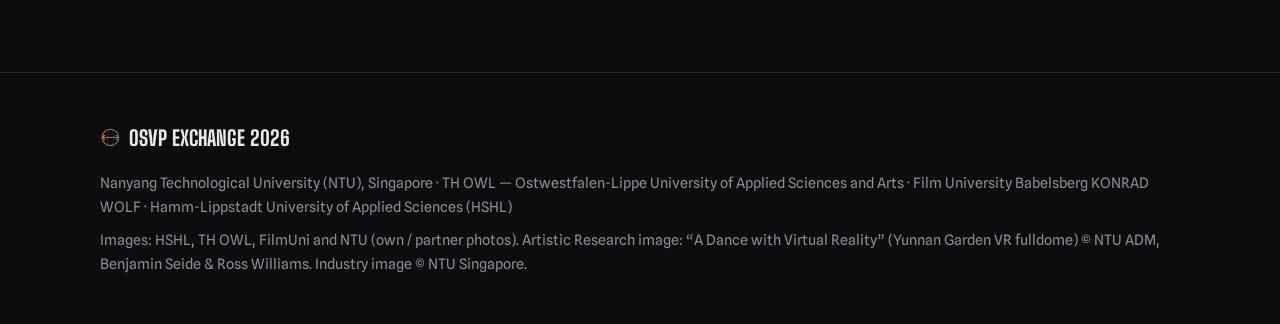
==== commit 97d2ffb3: "Update site (2026-06-19 21:50)" ====
--- a/index.html
+++ b/index.html
@@ -97,8 +97,8 @@
     <div class="committee-group"><h3>Program Chair</h3><div class="people"><div class="person"><span class="avatar west" aria-hidden="true">NN</span><span class="pinfo"><a class="name" href="https://www.ntu.edu.sg/adm" target="_blank" rel="noopener">NTU professor [to be named]</a><span class="aff">Nanyang Technological University, Singapore (ADM)</span></span></div></div></div>
     <div class="committee-group"><h3>Publications Chair</h3><div class="people"><div class="person"><span class="avatar photo"><img src="assets/people/meier.jpg" alt="" loading="lazy"></span><span class="pinfo"><a class="name" href="https://www.th-owl.de/medienproduktion/fachbereich/team/jennifer-meier/" target="_blank" rel="noopener">Jennifer Meier</a><span class="aff">Film University Babelsberg / TH OWL</span></span></div></div></div>
     <div class="committee-group"><h3>Local Arrangements</h3><div class="people"><div class="person"><span class="avatar east" aria-hidden="true">NW</span><span class="pinfo"><a class="name" href="https://www.ntu.edu.sg/adm" target="_blank" rel="noopener">NTU representative (ADM / WKWSCI)</a><span class="aff">Nanyang Technological University, Singapore [to be named]</span></span></div></div></div>
-    <div class="committee-group"><h3>Technical Program Committee</h3><div class="people"><div class="person"><span class="avatar photo"><img src="assets/people/dober.jpg" alt="" loading="lazy"></span><span class="pinfo"><a class="name" href="https://www.filmuniversitaet.de/en/portrait/person/rico-dober" target="_blank" rel="noopener">Rico Dober</a><span class="aff">Film University Babelsberg</span></span></div><div class="person"><span class="avatar photo"><img src="assets/people/albertz.jpg" alt="" loading="lazy"></span><span class="pinfo"><a class="name" href="https://www.hshl.de/personen/prof-stefan-albertz" target="_blank" rel="noopener">Stefan Albertz</a><span class="aff">HSHL — LED stage / VFX lab</span></span></div></div></div>
-    <div class="committee-group"><h3>Showcase &amp; Industry</h3><div class="people"><div class="person"><span class="avatar photo"><img src="assets/people/beck.jpg" alt="" loading="lazy"></span><span class="pinfo"><a class="name" href="https://www.hshl.de/hochschule-hamm-lippstadt/organisation/departments/department-lippstadt2/wissenschaftliche-mitarbeitende-lippstadt2/" target="_blank" rel="noopener">Christopher Beck</a><span class="aff">HSHL — LED wall operation (iProSys OSVP)</span></span></div><div class="person"><span class="avatar east" aria-hidden="true">JS</span><span class="pinfo"><span class="name">Julian Stump</span><span class="aff">Industry / VP practice [confirm]</span></span></div></div></div>
+    <div class="committee-group"><h3>Technical Program Committee</h3><div class="people"><div class="person"><span class="avatar photo"><img src="assets/people/dober.jpg" alt="" loading="lazy"></span><span class="pinfo"><a class="name" href="https://www.filmuniversitaet.de/en/portrait/person/rico-dober" target="_blank" rel="noopener">Rico Dober</a><span class="aff">Film University Babelsberg</span></span></div><div class="person"><span class="avatar photo"><img src="assets/people/albertz.jpg" alt="" loading="lazy"></span><span class="pinfo"><a class="name" href="https://www.hshl.de/personen/prof-stefan-albertz" target="_blank" rel="noopener">Stefan Albertz</a><span class="aff">HSHL — LED stage / VFX lab</span></span></div><div class="person"><span class="avatar east" aria-hidden="true">NN</span><span class="pinfo"><a class="name" href="https://www.ntu.edu.sg/adm" target="_blank" rel="noopener">NTU faculty member [to be named]</a><span class="aff">Nanyang Technological University, Singapore (ADM)</span></span></div></div></div>
+    <div class="committee-group"><h3>Showcase &amp; Industry</h3><div class="people"><div class="person"><span class="avatar photo"><img src="assets/people/beck.jpg" alt="" loading="lazy"></span><span class="pinfo"><a class="name" href="https://www.hshl.de/hochschule-hamm-lippstadt/organisation/departments/department-lippstadt2/wissenschaftliche-mitarbeitende-lippstadt2/" target="_blank" rel="noopener">Christopher Beck</a><span class="aff">HSHL — LED wall operation (iProSys OSVP)</span></span></div><div class="person"><span class="avatar east" aria-hidden="true">JS</span><span class="pinfo"><span class="name">Julian Stump</span><span class="aff">Industry / VP practice [confirm]</span></span></div><div class="person"><span class="avatar west" aria-hidden="true">NN</span><span class="pinfo"><a class="name" href="https://www.ntu.edu.sg/adm" target="_blank" rel="noopener">NTU representative [to be named]</a><span class="aff">Nanyang Technological University, Singapore (ADM)</span></span></div></div></div>
   </div>
 </section>
 <section id="submission">
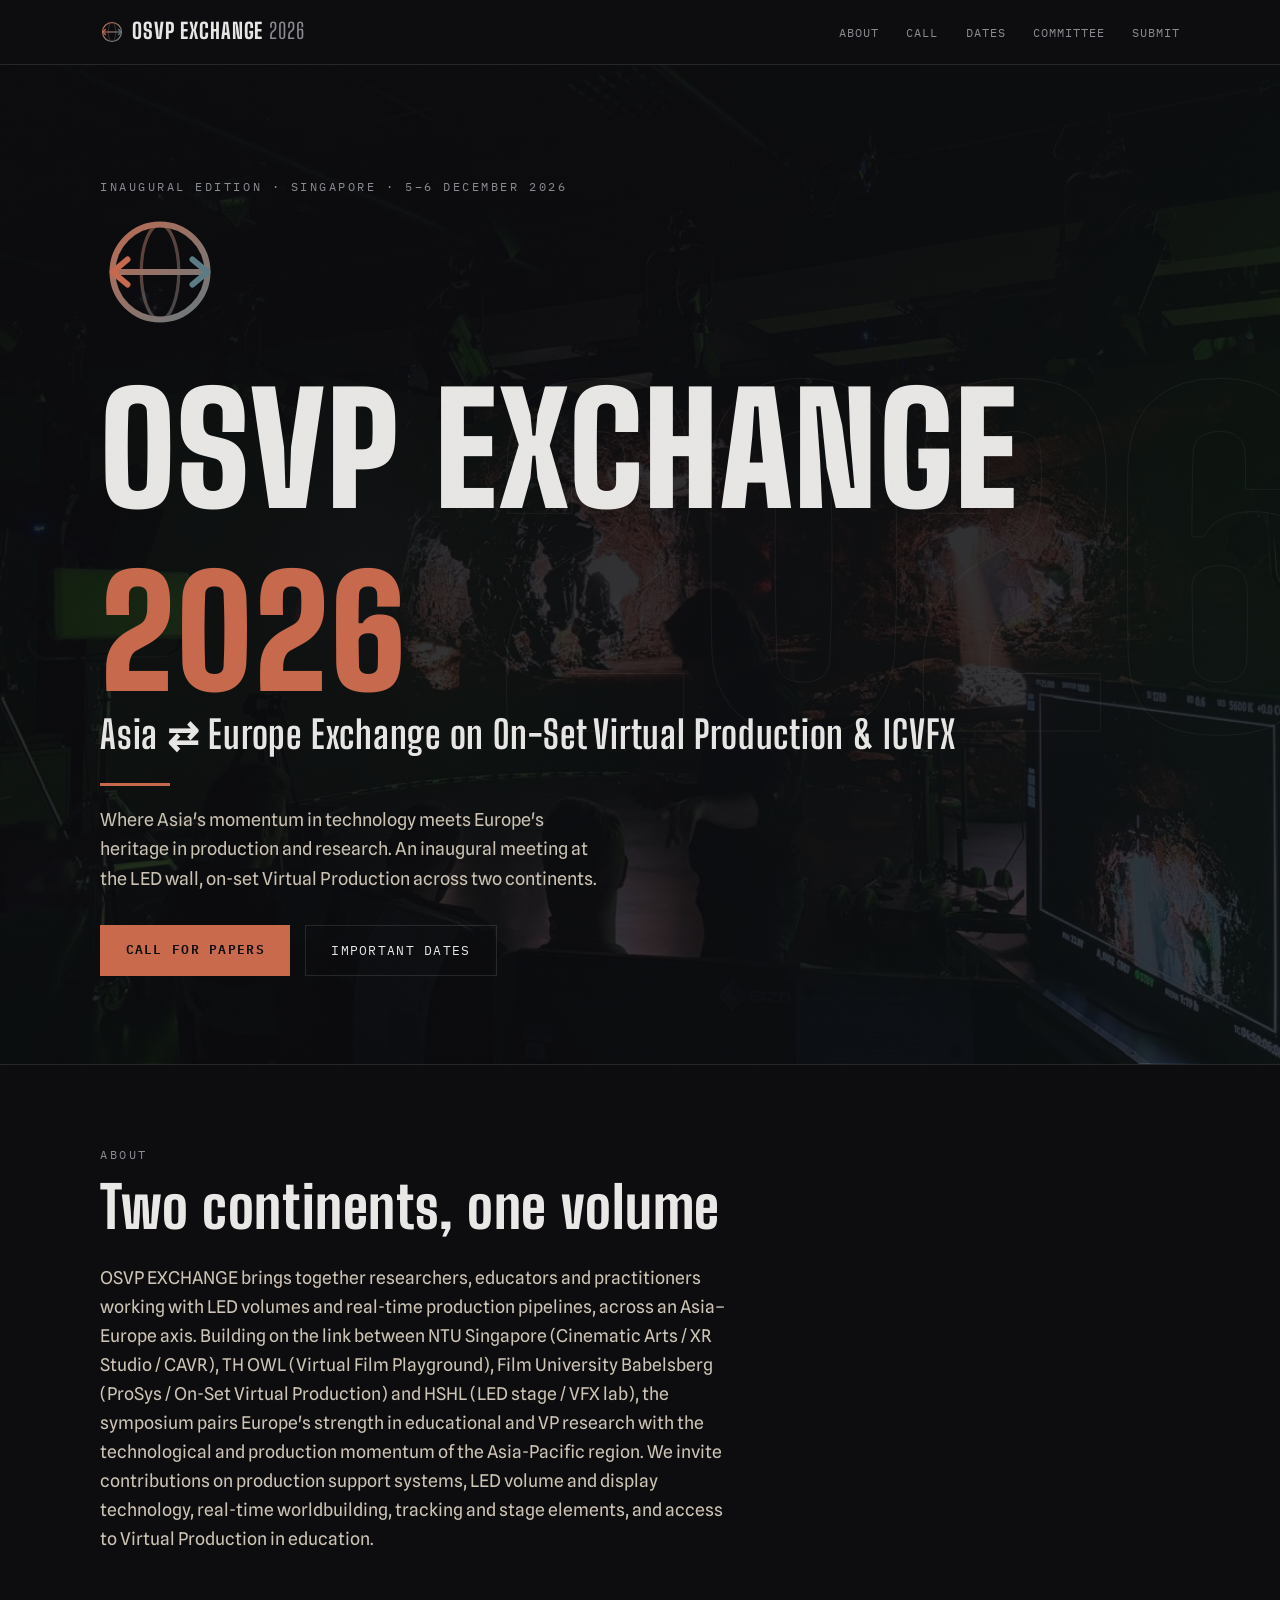
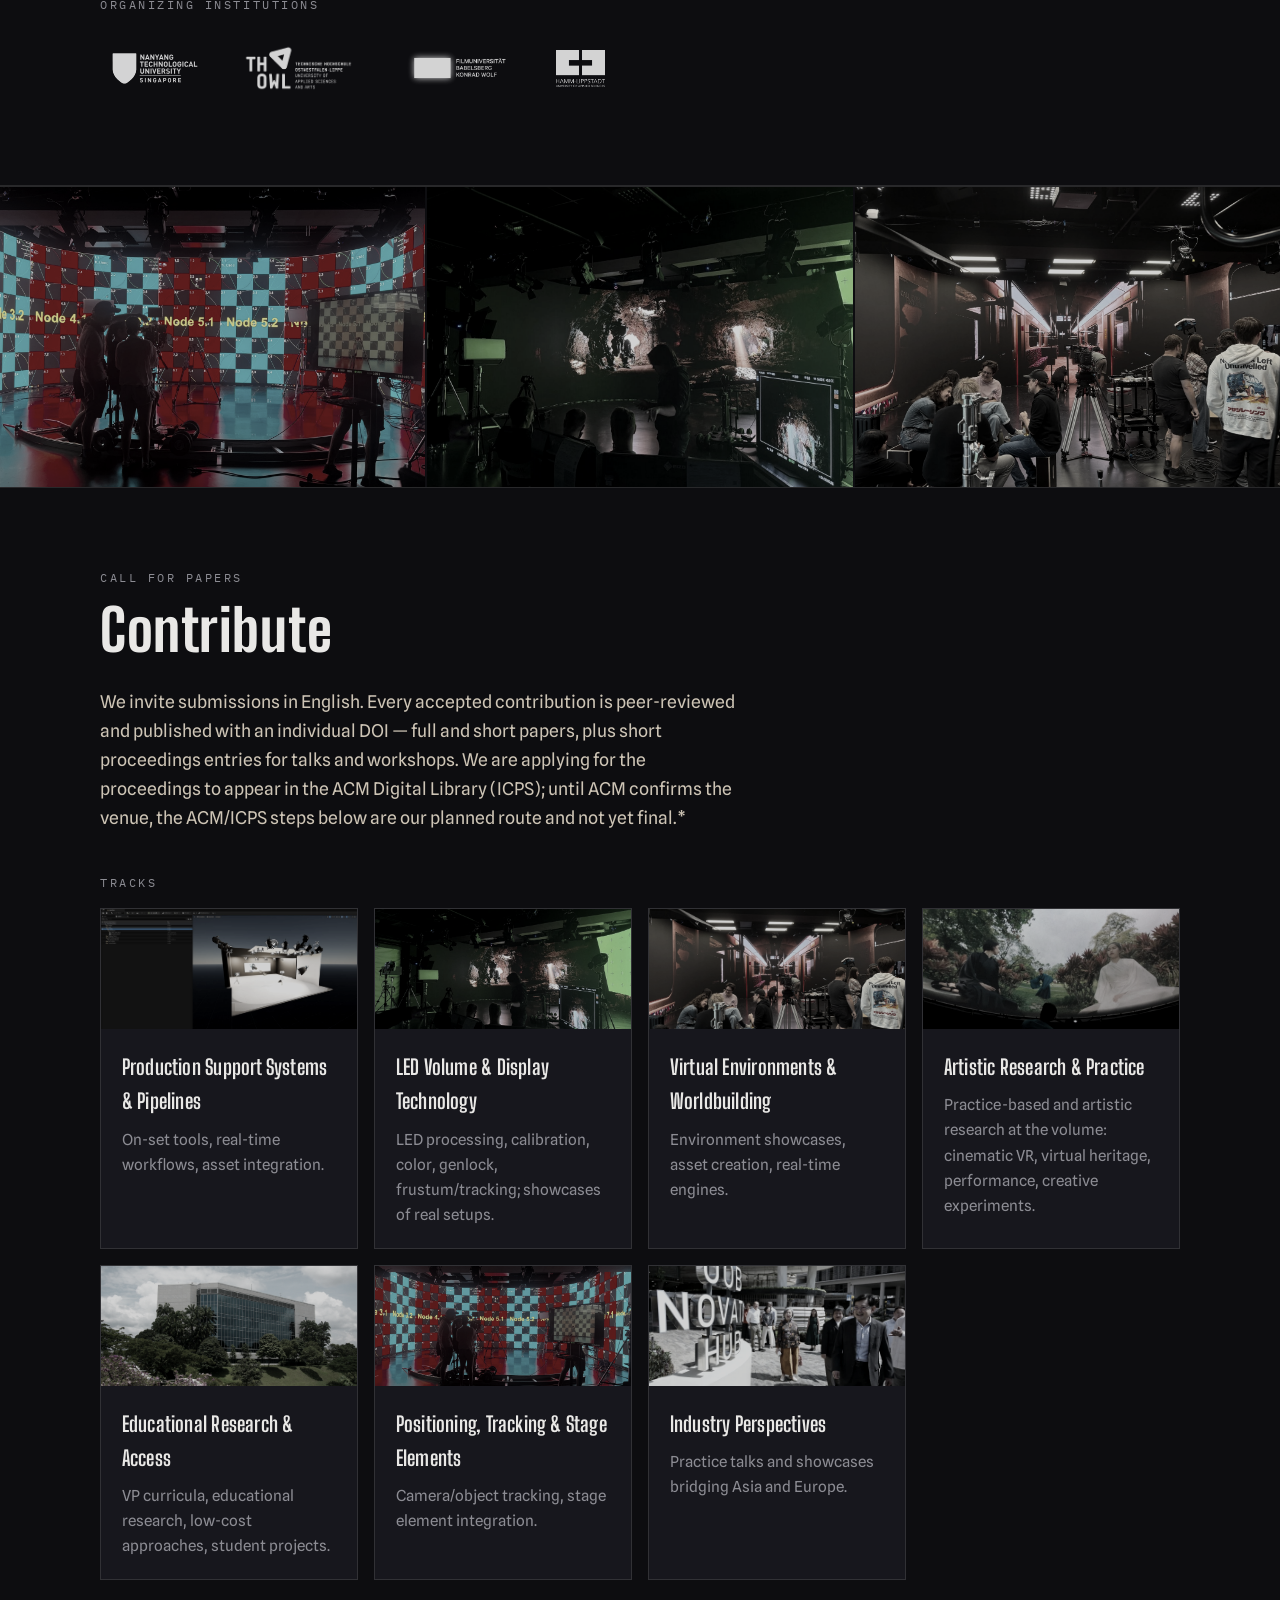
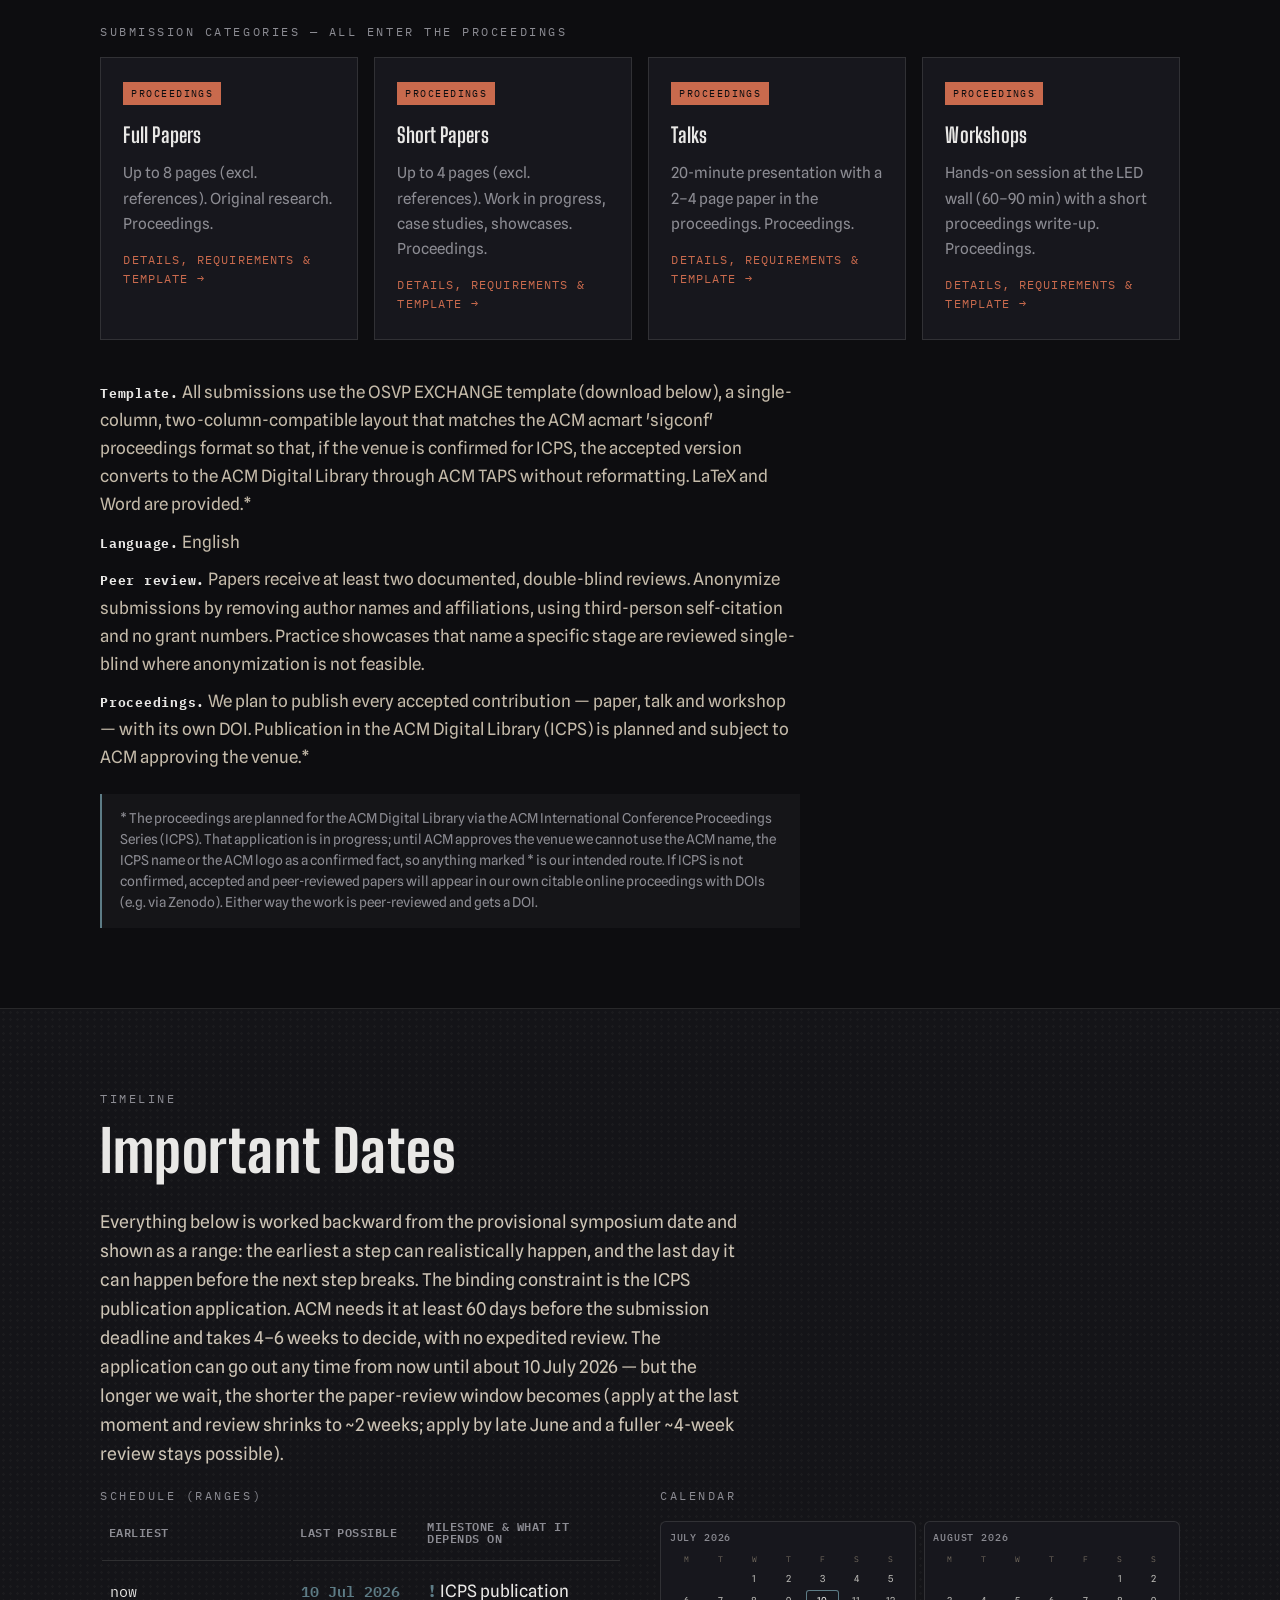
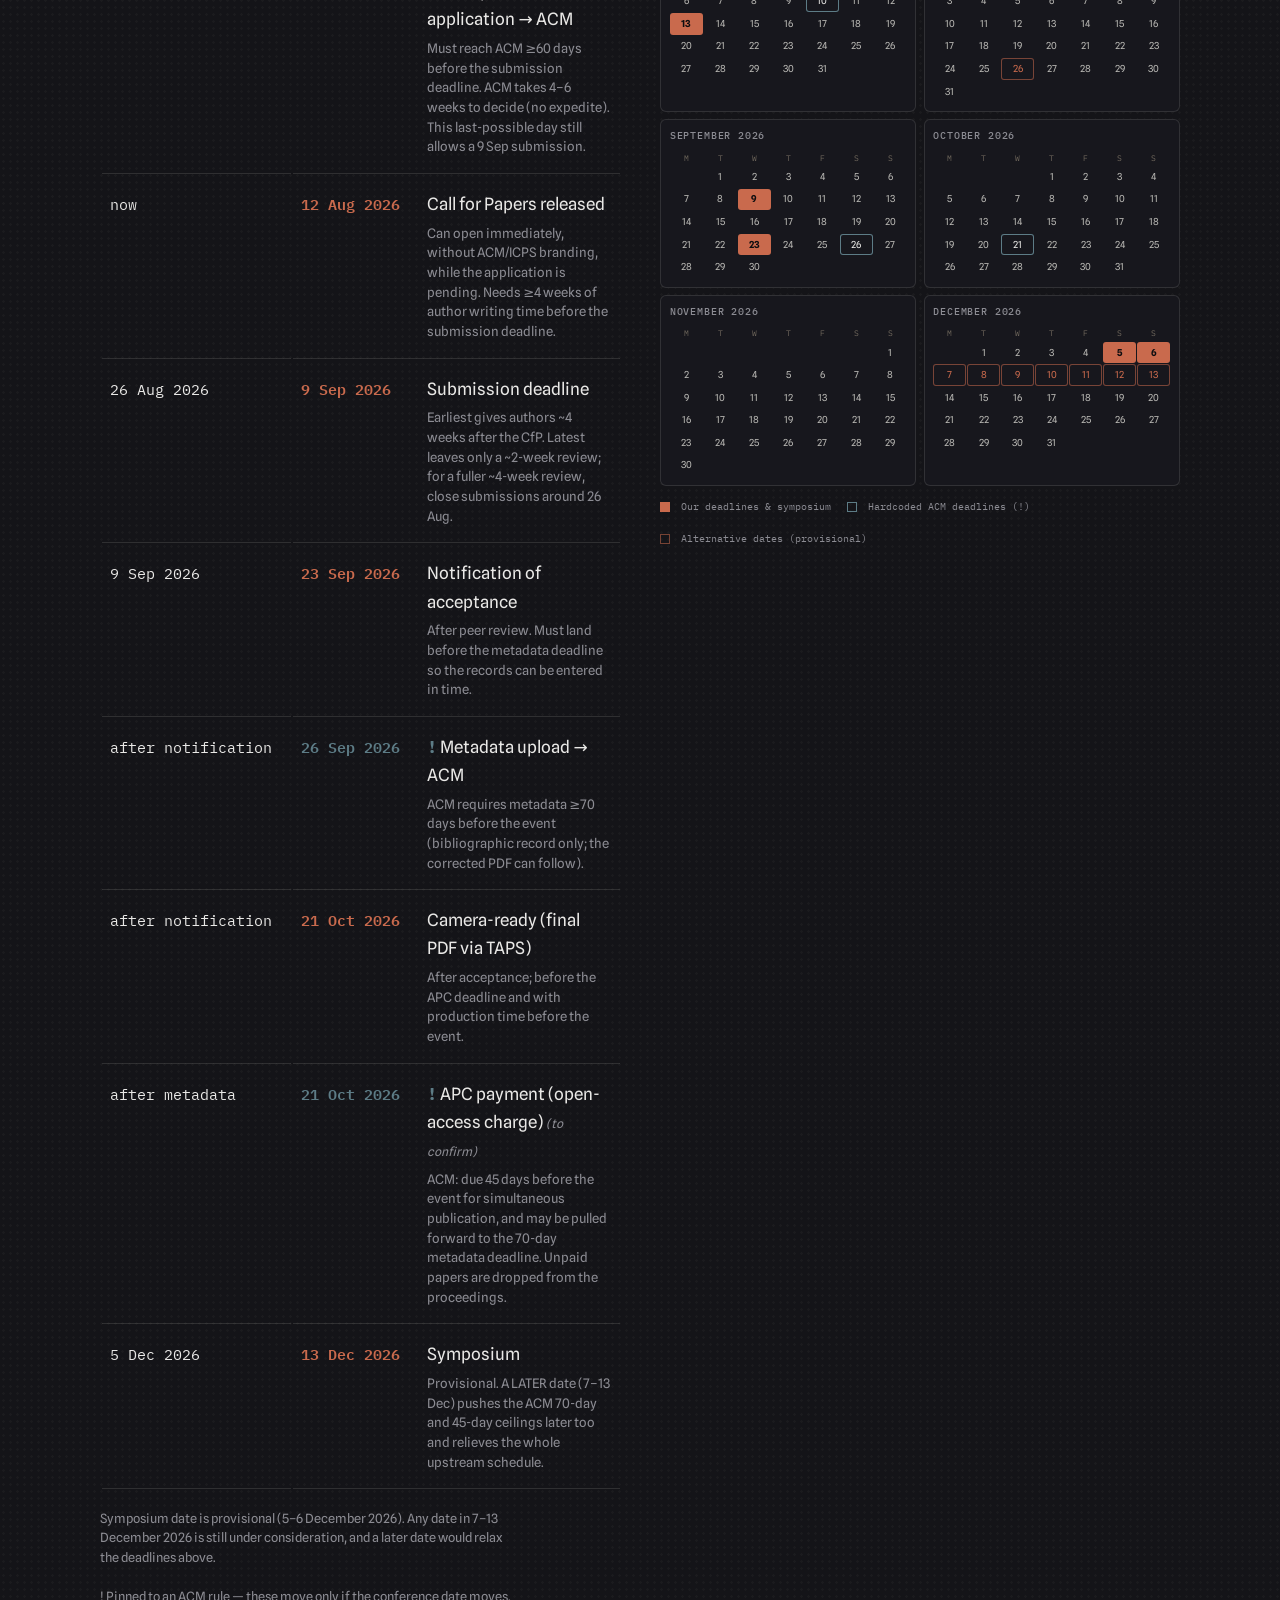
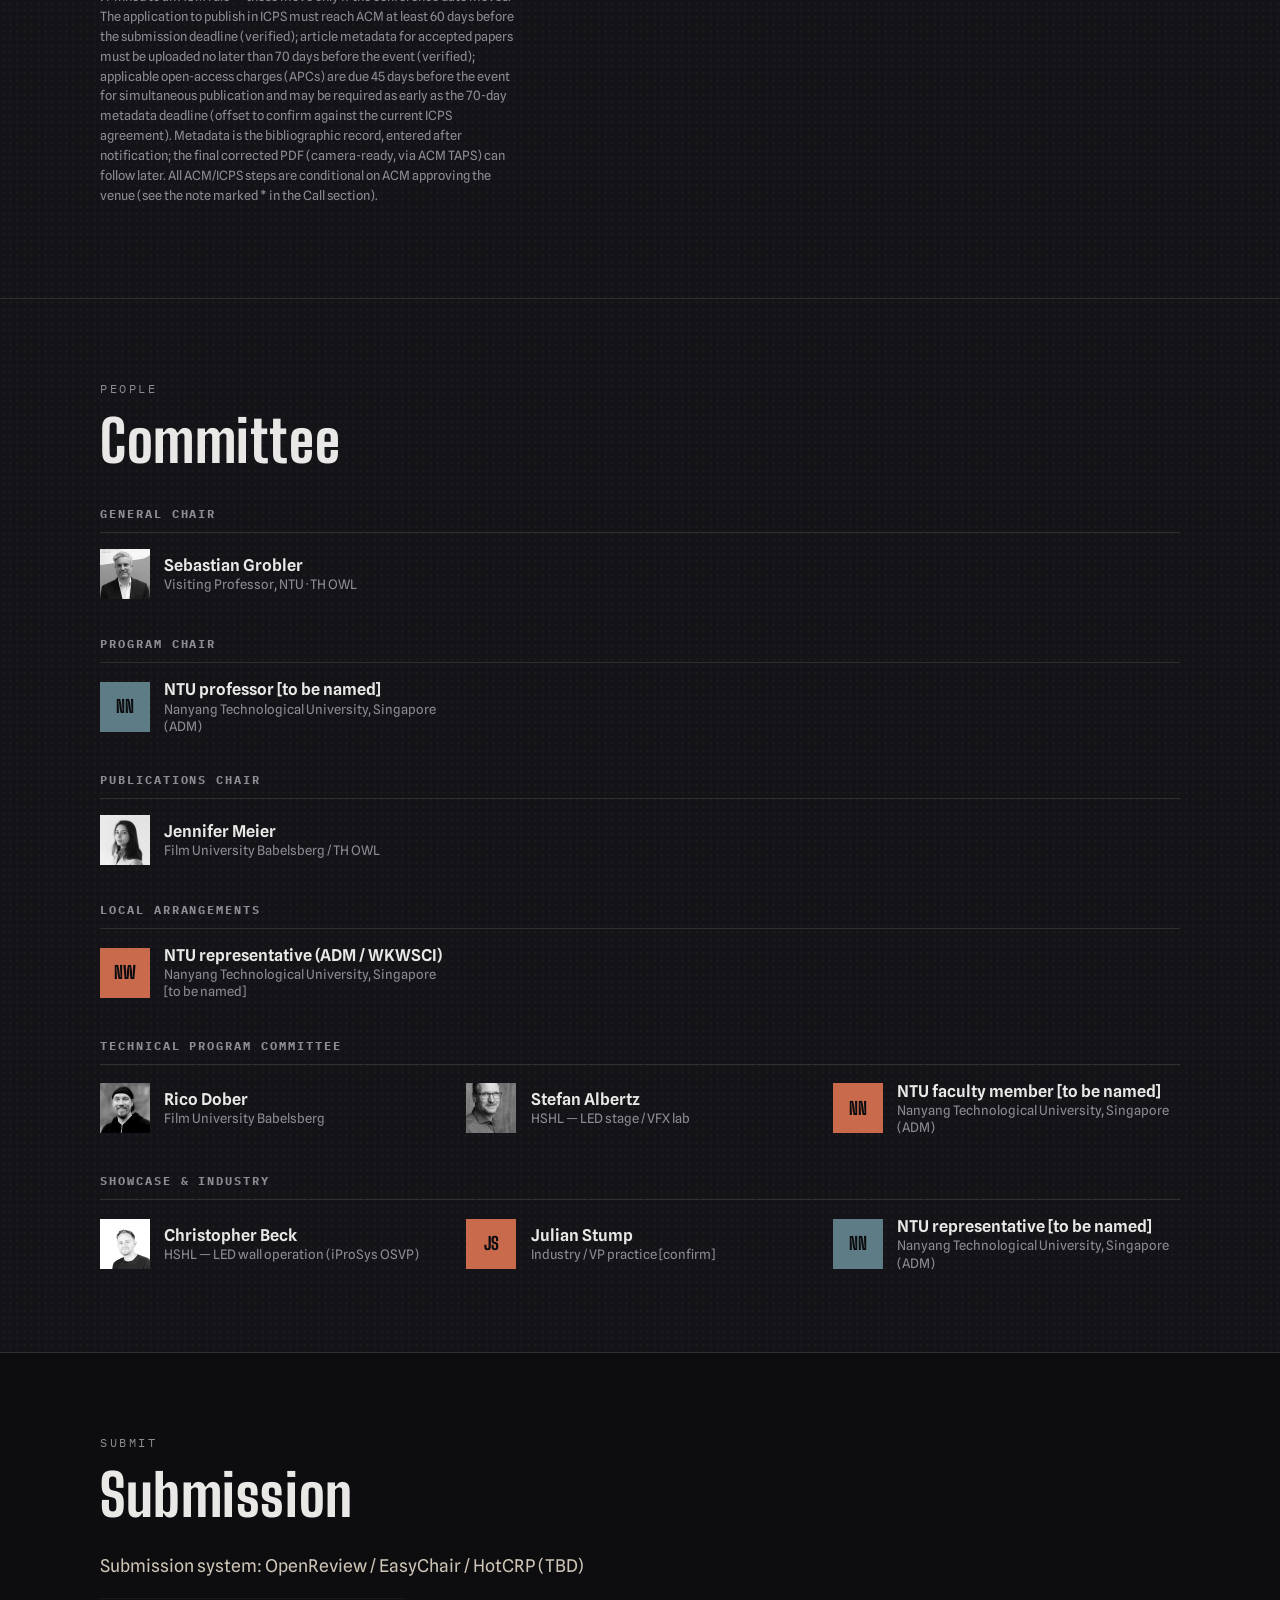
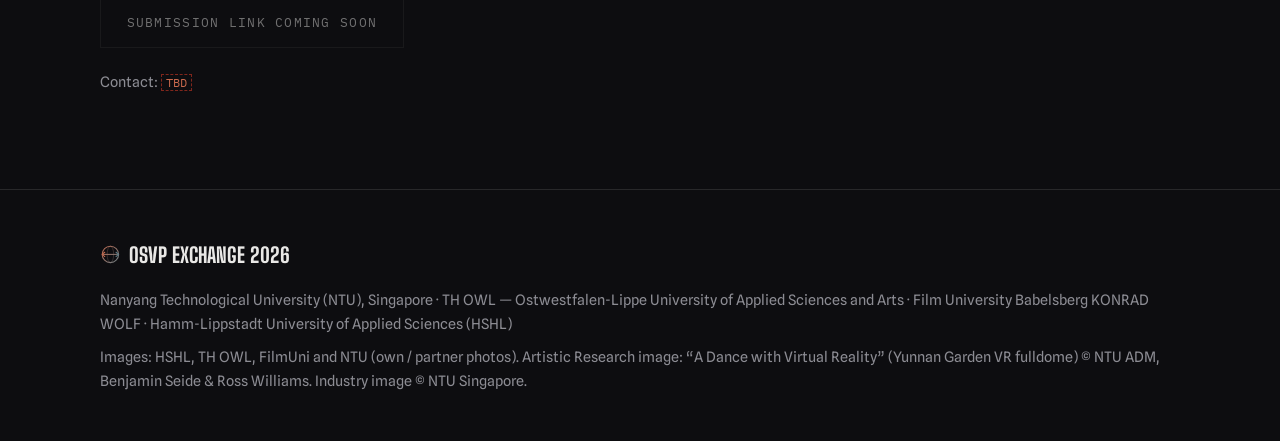
==== commit 6d2d5b11: "Update site (2026-06-19 22:01)" ====
--- a/index.html
+++ b/index.html
@@ -61,19 +61,21 @@
   <div class="wrap">
     <p class="kicker">Call for Papers</p>
     <h2>Contribute</h2>
-    <p class="lead">We invite submissions in English. Every accepted contribution is published in the ACM Digital Library (ICPS) with an individual DOI — full and short papers, plus short proceedings entries for talks and workshops.
+    <p class="lead">We invite submissions in English. Every accepted contribution is peer-reviewed and published with an individual DOI — full and short papers, plus short proceedings entries for talks and workshops. We are applying for the proceedings to appear in the ACM Digital Library (ICPS); until ACM confirms the venue, the ACM/ICPS steps below are our planned route and not yet final.*
 </p>
     <p class="kicker mt">Tracks</p>
     <div class="cards"><div class="card trk"><div class="thumb" style="background-image:url('assets/cat-environments.jpg')"></div><div class="cardbody"><h3>Production Support Systems &amp; Pipelines</h3><p>On-set tools, real-time workflows, asset integration.</p></div></div><div class="card trk"><div class="thumb" style="background-image:url('assets/cat-led-volume.jpg')"></div><div class="cardbody"><h3>LED Volume &amp; Display Technology</h3><p>LED processing, calibration, color, genlock, frustum/tracking; showcases of real setups.</p></div></div><div class="card trk"><div class="thumb" style="background-image:url('assets/track-volume.jpg')"></div><div class="cardbody"><h3>Virtual Environments &amp; Worldbuilding</h3><p>Environment showcases, asset creation, real-time engines.</p></div></div><div class="card trk"><div class="thumb" style="background-image:url('assets/cat-artistic.jpg')"></div><div class="cardbody"><h3>Artistic Research &amp; Practice</h3><p>Practice-based and artistic research at the volume: cinematic VR, virtual heritage, performance, creative experiments.</p></div></div><div class="card trk"><div class="thumb" style="background-image:url('assets/cat-education.jpg')"></div><div class="cardbody"><h3>Educational Research &amp; Access</h3><p>VP curricula, educational research, low-cost approaches, student projects.</p></div></div><div class="card trk"><div class="thumb" style="background-image:url('assets/cat-tracking.jpg')"></div><div class="cardbody"><h3>Positioning, Tracking &amp; Stage Elements</h3><p>Camera/object tracking, stage element integration.</p></div></div><div class="card trk"><div class="thumb" style="background-image:url('assets/cat-industry.jpg')"></div><div class="cardbody"><h3>Industry Perspectives</h3><p>Practice talks and showcases bridging Asia and Europe.</p></div></div></div>
     <p class="kicker mt">Submission categories — all enter the proceedings</p>
-    <div class="cards fmts"><a class="card fmt" href="full-paper.html"><div class="cardbody"><span class="tag">Proceedings</span><h3>Full Papers</h3><p>Up to 8 pages (excl. references). Original research. Proceedings.</p><span class="more">Details, requirements &amp; template →</span></div></a><a class="card fmt" href="short-paper.html"><div class="cardbody"><span class="tag">Proceedings</span><h3>Short Papers</h3><p>Up to 4 pages (excl. references). Work in progress, case studies, showcases. Proceedings.</p><span class="more">Details, requirements &amp; template →</span></div></a><a class="card fmt" href="talk.html"><div class="cardbody"><span class="tag">Proceedings</span><h3>Talks</h3><p>20-minute presentation with a 1–2 page extended abstract. Proceedings.</p><span class="more">Details, requirements &amp; template →</span></div></a><a class="card fmt" href="workshop.html"><div class="cardbody"><span class="tag">Proceedings</span><h3>Workshops</h3><p>Hands-on session at the LED wall (60–90 min) with a short proceedings write-up. Proceedings.</p><span class="more">Details, requirements &amp; template →</span></div></a></div>
+    <div class="cards fmts"><a class="card fmt" href="full-paper.html"><div class="cardbody"><span class="tag">Proceedings</span><h3>Full Papers</h3><p>Up to 8 pages (excl. references). Original research. Proceedings.</p><span class="more">Details, requirements &amp; template →</span></div></a><a class="card fmt" href="short-paper.html"><div class="cardbody"><span class="tag">Proceedings</span><h3>Short Papers</h3><p>Up to 4 pages (excl. references). Work in progress, case studies, showcases. Proceedings.</p><span class="more">Details, requirements &amp; template →</span></div></a><a class="card fmt" href="talk.html"><div class="cardbody"><span class="tag">Proceedings</span><h3>Talks</h3><p>20-minute presentation with a 2–4 page paper in the proceedings. Proceedings.</p><span class="more">Details, requirements &amp; template →</span></div></a><a class="card fmt" href="workshop.html"><div class="cardbody"><span class="tag">Proceedings</span><h3>Workshops</h3><p>Hands-on session at the LED wall (60–90 min) with a short proceedings write-up. Proceedings.</p><span class="more">Details, requirements &amp; template →</span></div></a></div>
     <div class="notes">
-      <p><strong>Template.</strong> All submissions use the ACM Primary Article Template (acmart), current version v2.18 (2026), in the &#x27;sigconf&#x27; proceedings format — for LaTeX (Overleaf) and Word. Final versions are uploaded via ACM TAPS (DOI, ORCID, metadata).
+      <p><strong>Template.</strong> All submissions use the OSVP EXCHANGE template (download below), a single-column, two-column-compatible layout that matches the ACM acmart &#x27;sigconf&#x27; proceedings format so that, if the venue is confirmed for ICPS, the accepted version converts to the ACM Digital Library through ACM TAPS without reformatting. LaTeX and Word are provided.*
 </p>
       <p><strong>Language.</strong> English</p>
-      <p><strong>Peer review.</strong> Papers receive at least two documented, double-blind reviews: ACM supports double-blind review and provides anonymization guidelines (no author names or affiliations, third-person self-citation, no grant numbers). Practice showcases that name a specific stage are reviewed single-blind where anonymization is not feasible.
+      <p><strong>Peer review.</strong> Papers receive at least two documented, double-blind reviews. Anonymize submissions by removing author names and affiliations, using third-person self-citation and no grant numbers. Practice showcases that name a specific stage are reviewed single-blind where anonymization is not feasible.
 </p>
-      <p><strong>Proceedings.</strong> Every accepted contribution — paper, talk and workshop — appears in the ACM Digital Library (ICPS) with its own DOI.</p>
+      <p><strong>Proceedings.</strong> We plan to publish every accepted contribution — paper, talk and workshop — with its own DOI. Publication in the ACM Digital Library (ICPS) is planned and subject to ACM approving the venue.*</p>
+      <p class="provisional">* The proceedings are planned for the ACM Digital Library via the ACM International Conference Proceedings Series (ICPS). That application is in progress; until ACM approves the venue we cannot use the ACM name, the ICPS name or the ACM logo as a confirmed fact, so anything marked * is our intended route. If ICPS is not confirmed, accepted and peer-reviewed papers will appear in our own citable online proceedings with DOIs (e.g. via Zenodo). Either way the work is peer-reviewed and gets a DOI.
+</p>
     </div>
   </div>
 </section>
@@ -81,11 +83,13 @@
   <div class="wrap">
     <p class="kicker">Timeline</p>
     <h2>Important Dates</h2>
+    <p class="lead">Everything below is worked backward from the provisional symposium date and shown as a range: the earliest a step can realistically happen, and the last day it can happen before the next step breaks. The binding constraint is the ICPS publication application. ACM needs it at least 60 days before the submission deadline and takes 4–6 weeks to decide, with no expedited review. The application can go out any time from now until about 10 July 2026 — but the longer we wait, the shorter the paper-review window becomes (apply at the last moment and review shrinks to ~2 weeks; apply by late June and a fuller ~4-week review stays possible).
+</p>
     <div class="datesgrid">
-      <div class="dcol"><p class="kicker">Deadlines</p><table class="dates"><tr><td class="dt">by 10 July 2026</td><td>! ICPS publication application</td></tr><tr><td class="dt">13 July 2026</td><td>Call for Papers released</td></tr><tr><td class="dt">9 September 2026 (AoE)</td><td>Submission deadline</td></tr><tr><td class="dt">23 September 2026</td><td>Notification of acceptance</td></tr><tr><td class="dt">26 September 2026</td><td>! Metadata upload to ACM</td></tr><tr><td class="dt">23 October 2026</td><td>Camera-ready (final PDF) due</td></tr><tr><td class="dt">31 October 2026</td><td>! APC payment due</td></tr><tr><td class="dt">5–6 December 2026</td><td>Symposium (provisional)</td></tr></table><p class="fineprint datesnote">Symposium date is provisional. Alternative dates under consideration: any of 7–13 December 2026.
-</p><p class="fineprint datesnote">! Hardcoded ACM deadline — cannot be moved. The application to publish in ICPS must reach ACM at least 60 days before the submission deadline; article metadata for the accepted papers must be uploaded no later than 70 days before the conference; and any applicable open-access charges (APCs) are due 35 days before the conference (unpaid papers cannot appear in the proceedings). Metadata is the bibliographic record for accepted papers and is entered after notification — the final corrected PDF (camera-ready, via ACM TAPS) can follow later.
+      <div class="dcol"><p class="kicker">Schedule (ranges)</p><table class="dates ranges"><thead><tr><th>Earliest</th><th>Last possible</th><th>Milestone &amp; what it depends on</th></tr></thead><tbody><tr class="hardrow"><td class="dt early">now</td><td class="dt late">10 Jul 2026</td><td class="ms"><span class="hardmark" title="Pinned to an ACM rule">!</span> ICPS publication application → ACM<span class="dep">Must reach ACM ≥60 days before the submission deadline. ACM takes 4–6 weeks to decide (no expedite). This last-possible day still allows a 9 Sep submission.</span></td></tr><tr><td class="dt early">now</td><td class="dt late">12 Aug 2026</td><td class="ms">Call for Papers released<span class="dep">Can open immediately, without ACM/ICPS branding, while the application is pending. Needs ≥4 weeks of author writing time before the submission deadline.</span></td></tr><tr><td class="dt early">26 Aug 2026</td><td class="dt late">9 Sep 2026</td><td class="ms">Submission deadline<span class="dep">Earliest gives authors ~4 weeks after the CfP. Latest leaves only a ~2-week review; for a fuller ~4-week review, close submissions around 26 Aug.</span></td></tr><tr><td class="dt early">9 Sep 2026</td><td class="dt late">23 Sep 2026</td><td class="ms">Notification of acceptance<span class="dep">After peer review. Must land before the metadata deadline so the records can be entered in time.</span></td></tr><tr class="hardrow"><td class="dt early">after notification</td><td class="dt late">26 Sep 2026</td><td class="ms"><span class="hardmark" title="Pinned to an ACM rule">!</span> Metadata upload → ACM<span class="dep">ACM requires metadata ≥70 days before the event (bibliographic record only; the corrected PDF can follow).</span></td></tr><tr><td class="dt early">after notification</td><td class="dt late">21 Oct 2026</td><td class="ms">Camera-ready (final PDF via TAPS)<span class="dep">After acceptance; before the APC deadline and with production time before the event.</span></td></tr><tr class="hardrow"><td class="dt early">after metadata</td><td class="dt late">21 Oct 2026</td><td class="ms"><span class="hardmark" title="Pinned to an ACM rule">!</span> APC payment (open-access charge) <span class="confirm" title="Exact ACM offset still to confirm">(to confirm)</span><span class="dep">ACM: due 45 days before the event for simultaneous publication, and may be pulled forward to the 70-day metadata deadline. Unpaid papers are dropped from the proceedings.</span></td></tr><tr><td class="dt early">5 Dec 2026</td><td class="dt late">13 Dec 2026</td><td class="ms">Symposium<span class="dep">Provisional. A LATER date (7–13 Dec) pushes the ACM 70-day and 45-day ceilings later too and relieves the whole upstream schedule.</span></td></tr></tbody></table><p class="fineprint datesnote">Symposium date is provisional (5–6 December 2026). Any date in 7–13 December 2026 is still under consideration, and a later date would relax the deadlines above.
+</p><p class="fineprint datesnote">! Pinned to an ACM rule — these move only if the conference date moves. The application to publish in ICPS must reach ACM at least 60 days before the submission deadline (verified); article metadata for accepted papers must be uploaded no later than 70 days before the event (verified); applicable open-access charges (APCs) are due 45 days before the event for simultaneous publication and may be required as early as the 70-day metadata deadline (offset to confirm against the current ICPS agreement). Metadata is the bibliographic record, entered after notification; the final corrected PDF (camera-ready, via ACM TAPS) can follow later. All ACM/ICPS steps are conditional on ACM approving the venue (see the note marked * in the Call section).
 </p></div>
-      <div class="dcol"><p class="kicker">Calendar</p><div class="cal"><div class="calmonth"><div class="cmname">July 2026</div><div class="cgrid"><span class="cdow">M</span><span class="cdow">T</span><span class="cdow">W</span><span class="cdow">T</span><span class="cdow">F</span><span class="cdow">S</span><span class="cdow">S</span><span class="cday pad"></span><span class="cday pad"></span><span class="cday">1</span><span class="cday">2</span><span class="cday">3</span><span class="cday">4</span><span class="cday">5</span><span class="cday">6</span><span class="cday">7</span><span class="cday">8</span><span class="cday">9</span><span class="cday rel" data-tip="ICPS application — last day !" aria-label="ICPS application — last day !" tabindex="0">10</span><span class="cday">11</span><span class="cday">12</span><span class="cday hot" data-tip="CfP opens" aria-label="CfP opens" tabindex="0">13</span><span class="cday">14</span><span class="cday">15</span><span class="cday">16</span><span class="cday">17</span><span class="cday">18</span><span class="cday">19</span><span class="cday">20</span><span class="cday">21</span><span class="cday">22</span><span class="cday">23</span><span class="cday">24</span><span class="cday">25</span><span class="cday">26</span><span class="cday">27</span><span class="cday">28</span><span class="cday">29</span><span class="cday">30</span><span class="cday">31</span><span class="cday pad"></span><span class="cday pad"></span></div></div><div class="calmonth"><div class="cmname">August 2026</div><div class="cgrid"><span class="cdow">M</span><span class="cdow">T</span><span class="cdow">W</span><span class="cdow">T</span><span class="cdow">F</span><span class="cdow">S</span><span class="cdow">S</span><span class="cday pad"></span><span class="cday pad"></span><span class="cday pad"></span><span class="cday pad"></span><span class="cday pad"></span><span class="cday">1</span><span class="cday">2</span><span class="cday">3</span><span class="cday">4</span><span class="cday">5</span><span class="cday">6</span><span class="cday">7</span><span class="cday">8</span><span class="cday">9</span><span class="cday">10</span><span class="cday">11</span><span class="cday">12</span><span class="cday">13</span><span class="cday">14</span><span class="cday">15</span><span class="cday">16</span><span class="cday">17</span><span class="cday">18</span><span class="cday">19</span><span class="cday">20</span><span class="cday">21</span><span class="cday">22</span><span class="cday">23</span><span class="cday">24</span><span class="cday">25</span><span class="cday">26</span><span class="cday">27</span><span class="cday">28</span><span class="cday">29</span><span class="cday">30</span><span class="cday">31</span><span class="cday pad"></span><span class="cday pad"></span><span class="cday pad"></span><span class="cday pad"></span><span class="cday pad"></span><span class="cday pad"></span></div></div><div class="calmonth"><div class="cmname">September 2026</div><div class="cgrid"><span class="cdow">M</span><span class="cdow">T</span><span class="cdow">W</span><span class="cdow">T</span><span class="cdow">F</span><span class="cdow">S</span><span class="cdow">S</span><span class="cday pad"></span><span class="cday">1</span><span class="cday">2</span><span class="cday">3</span><span class="cday">4</span><span class="cday">5</span><span class="cday">6</span><span class="cday">7</span><span class="cday">8</span><span class="cday hot" data-tip="Submission deadline" aria-label="Submission deadline" tabindex="0">9</span><span class="cday">10</span><span class="cday">11</span><span class="cday">12</span><span class="cday">13</span><span class="cday">14</span><span class="cday">15</span><span class="cday">16</span><span class="cday">17</span><span class="cday">18</span><span class="cday">19</span><span class="cday">20</span><span class="cday">21</span><span class="cday">22</span><span class="cday hot" data-tip="Notification of acceptance" aria-label="Notification of acceptance" tabindex="0">23</span><span class="cday">24</span><span class="cday">25</span><span class="cday rel" data-tip="Metadata upload to ACM !" aria-label="Metadata upload to ACM !" tabindex="0">26</span><span class="cday">27</span><span class="cday">28</span><span class="cday">29</span><span class="cday">30</span><span class="cday pad"></span><span class="cday pad"></span><span class="cday pad"></span><span class="cday pad"></span></div></div><div class="calmonth"><div class="cmname">October 2026</div><div class="cgrid"><span class="cdow">M</span><span class="cdow">T</span><span class="cdow">W</span><span class="cdow">T</span><span class="cdow">F</span><span class="cdow">S</span><span class="cdow">S</span><span class="cday pad"></span><span class="cday pad"></span><span class="cday pad"></span><span class="cday">1</span><span class="cday">2</span><span class="cday">3</span><span class="cday">4</span><span class="cday">5</span><span class="cday">6</span><span class="cday">7</span><span class="cday">8</span><span class="cday">9</span><span class="cday">10</span><span class="cday">11</span><span class="cday">12</span><span class="cday">13</span><span class="cday">14</span><span class="cday">15</span><span class="cday">16</span><span class="cday">17</span><span class="cday">18</span><span class="cday">19</span><span class="cday">20</span><span class="cday">21</span><span class="cday">22</span><span class="cday hot" data-tip="Camera-ready (final PDF) due" aria-label="Camera-ready (final PDF) due" tabindex="0">23</span><span class="cday">24</span><span class="cday">25</span><span class="cday">26</span><span class="cday">27</span><span class="cday">28</span><span class="cday">29</span><span class="cday">30</span><span class="cday rel" data-tip="APC payment due !" aria-label="APC payment due !" tabindex="0">31</span><span class="cday pad"></span></div></div><div class="calmonth"><div class="cmname">November 2026</div><div class="cgrid"><span class="cdow">M</span><span class="cdow">T</span><span class="cdow">W</span><span class="cdow">T</span><span class="cdow">F</span><span class="cdow">S</span><span class="cdow">S</span><span class="cday pad"></span><span class="cday pad"></span><span class="cday pad"></span><span class="cday pad"></span><span class="cday pad"></span><span class="cday pad"></span><span class="cday">1</span><span class="cday">2</span><span class="cday">3</span><span class="cday">4</span><span class="cday">5</span><span class="cday">6</span><span class="cday">7</span><span class="cday">8</span><span class="cday">9</span><span class="cday">10</span><span class="cday">11</span><span class="cday">12</span><span class="cday">13</span><span class="cday">14</span><span class="cday">15</span><span class="cday">16</span><span class="cday">17</span><span class="cday">18</span><span class="cday">19</span><span class="cday">20</span><span class="cday">21</span><span class="cday">22</span><span class="cday">23</span><span class="cday">24</span><span class="cday">25</span><span class="cday">26</span><span class="cday">27</span><span class="cday">28</span><span class="cday">29</span><span class="cday">30</span><span class="cday pad"></span><span class="cday pad"></span><span class="cday pad"></span><span class="cday pad"></span><span class="cday pad"></span><span class="cday pad"></span></div></div><div class="calmonth"><div class="cmname">December 2026</div><div class="cgrid"><span class="cdow">M</span><span class="cdow">T</span><span class="cdow">W</span><span class="cdow">T</span><span class="cdow">F</span><span class="cdow">S</span><span class="cdow">S</span><span class="cday pad"></span><span class="cday">1</span><span class="cday">2</span><span class="cday">3</span><span class="cday">4</span><span class="cday hot" data-tip="OSVP EXCHANGE symposium (provisional)" aria-label="OSVP EXCHANGE symposium (provisional)" tabindex="0">5</span><span class="cday hot" data-tip="OSVP EXCHANGE symposium (provisional)" aria-label="OSVP EXCHANGE symposium (provisional)" tabindex="0">6</span><span class="cday alt" data-tip="Alternative date (provisional)" aria-label="Alternative date (provisional)" tabindex="0">7</span><span class="cday alt" data-tip="Alternative date (provisional)" aria-label="Alternative date (provisional)" tabindex="0">8</span><span class="cday alt" data-tip="Alternative date (provisional)" aria-label="Alternative date (provisional)" tabindex="0">9</span><span class="cday alt" data-tip="Alternative date (provisional)" aria-label="Alternative date (provisional)" tabindex="0">10</span><span class="cday alt" data-tip="Alternative date (provisional)" aria-label="Alternative date (provisional)" tabindex="0">11</span><span class="cday alt" data-tip="Alternative date (provisional)" aria-label="Alternative date (provisional)" tabindex="0">12</span><span class="cday alt" data-tip="Alternative date (provisional)" aria-label="Alternative date (provisional)" tabindex="0">13</span><span class="cday">14</span><span class="cday">15</span><span class="cday">16</span><span class="cday">17</span><span class="cday">18</span><span class="cday">19</span><span class="cday">20</span><span class="cday">21</span><span class="cday">22</span><span class="cday">23</span><span class="cday">24</span><span class="cday">25</span><span class="cday">26</span><span class="cday">27</span><span class="cday">28</span><span class="cday">29</span><span class="cday">30</span><span class="cday">31</span><span class="cday pad"></span><span class="cday pad"></span><span class="cday pad"></span></div></div></div><div class="callegend"><span><i class="lg hot"></i> Our deadlines &amp; symposium</span><span><i class="lg rel"></i> Hardcoded ACM deadlines (!)</span><span><i class="lg alt"></i> Alternative dates (provisional)</span></div></div>
+      <div class="dcol"><p class="kicker">Calendar</p><div class="cal"><div class="calmonth"><div class="cmname">July 2026</div><div class="cgrid"><span class="cdow">M</span><span class="cdow">T</span><span class="cdow">W</span><span class="cdow">T</span><span class="cdow">F</span><span class="cdow">S</span><span class="cdow">S</span><span class="cday pad"></span><span class="cday pad"></span><span class="cday">1</span><span class="cday">2</span><span class="cday">3</span><span class="cday">4</span><span class="cday">5</span><span class="cday">6</span><span class="cday">7</span><span class="cday">8</span><span class="cday">9</span><span class="cday rel" data-tip="ICPS application — last day !" aria-label="ICPS application — last day !" tabindex="0">10</span><span class="cday">11</span><span class="cday">12</span><span class="cday hot" data-tip="CfP opens (target)" aria-label="CfP opens (target)" tabindex="0">13</span><span class="cday">14</span><span class="cday">15</span><span class="cday">16</span><span class="cday">17</span><span class="cday">18</span><span class="cday">19</span><span class="cday">20</span><span class="cday">21</span><span class="cday">22</span><span class="cday">23</span><span class="cday">24</span><span class="cday">25</span><span class="cday">26</span><span class="cday">27</span><span class="cday">28</span><span class="cday">29</span><span class="cday">30</span><span class="cday">31</span><span class="cday pad"></span><span class="cday pad"></span></div></div><div class="calmonth"><div class="cmname">August 2026</div><div class="cgrid"><span class="cdow">M</span><span class="cdow">T</span><span class="cdow">W</span><span class="cdow">T</span><span class="cdow">F</span><span class="cdow">S</span><span class="cdow">S</span><span class="cday pad"></span><span class="cday pad"></span><span class="cday pad"></span><span class="cday pad"></span><span class="cday pad"></span><span class="cday">1</span><span class="cday">2</span><span class="cday">3</span><span class="cday">4</span><span class="cday">5</span><span class="cday">6</span><span class="cday">7</span><span class="cday">8</span><span class="cday">9</span><span class="cday">10</span><span class="cday">11</span><span class="cday">12</span><span class="cday">13</span><span class="cday">14</span><span class="cday">15</span><span class="cday">16</span><span class="cday">17</span><span class="cday">18</span><span class="cday">19</span><span class="cday">20</span><span class="cday">21</span><span class="cday">22</span><span class="cday">23</span><span class="cday">24</span><span class="cday">25</span><span class="cday alt" data-tip="Submission — earliest sensible close" aria-label="Submission — earliest sensible close" tabindex="0">26</span><span class="cday">27</span><span class="cday">28</span><span class="cday">29</span><span class="cday">30</span><span class="cday">31</span><span class="cday pad"></span><span class="cday pad"></span><span class="cday pad"></span><span class="cday pad"></span><span class="cday pad"></span><span class="cday pad"></span></div></div><div class="calmonth"><div class="cmname">September 2026</div><div class="cgrid"><span class="cdow">M</span><span class="cdow">T</span><span class="cdow">W</span><span class="cdow">T</span><span class="cdow">F</span><span class="cdow">S</span><span class="cdow">S</span><span class="cday pad"></span><span class="cday">1</span><span class="cday">2</span><span class="cday">3</span><span class="cday">4</span><span class="cday">5</span><span class="cday">6</span><span class="cday">7</span><span class="cday">8</span><span class="cday hot" data-tip="Submission deadline — last day" aria-label="Submission deadline — last day" tabindex="0">9</span><span class="cday">10</span><span class="cday">11</span><span class="cday">12</span><span class="cday">13</span><span class="cday">14</span><span class="cday">15</span><span class="cday">16</span><span class="cday">17</span><span class="cday">18</span><span class="cday">19</span><span class="cday">20</span><span class="cday">21</span><span class="cday">22</span><span class="cday hot" data-tip="Notification of acceptance" aria-label="Notification of acceptance" tabindex="0">23</span><span class="cday">24</span><span class="cday">25</span><span class="cday rel" data-tip="Metadata upload to ACM !" aria-label="Metadata upload to ACM !" tabindex="0">26</span><span class="cday">27</span><span class="cday">28</span><span class="cday">29</span><span class="cday">30</span><span class="cday pad"></span><span class="cday pad"></span><span class="cday pad"></span><span class="cday pad"></span></div></div><div class="calmonth"><div class="cmname">October 2026</div><div class="cgrid"><span class="cdow">M</span><span class="cdow">T</span><span class="cdow">W</span><span class="cdow">T</span><span class="cdow">F</span><span class="cdow">S</span><span class="cdow">S</span><span class="cday pad"></span><span class="cday pad"></span><span class="cday pad"></span><span class="cday">1</span><span class="cday">2</span><span class="cday">3</span><span class="cday">4</span><span class="cday">5</span><span class="cday">6</span><span class="cday">7</span><span class="cday">8</span><span class="cday">9</span><span class="cday">10</span><span class="cday">11</span><span class="cday">12</span><span class="cday">13</span><span class="cday">14</span><span class="cday">15</span><span class="cday">16</span><span class="cday">17</span><span class="cday">18</span><span class="cday">19</span><span class="cday">20</span><span class="cday rel" data-tip="Camera-ready + APC due !" aria-label="Camera-ready + APC due !" tabindex="0">21</span><span class="cday">22</span><span class="cday">23</span><span class="cday">24</span><span class="cday">25</span><span class="cday">26</span><span class="cday">27</span><span class="cday">28</span><span class="cday">29</span><span class="cday">30</span><span class="cday">31</span><span class="cday pad"></span></div></div><div class="calmonth"><div class="cmname">November 2026</div><div class="cgrid"><span class="cdow">M</span><span class="cdow">T</span><span class="cdow">W</span><span class="cdow">T</span><span class="cdow">F</span><span class="cdow">S</span><span class="cdow">S</span><span class="cday pad"></span><span class="cday pad"></span><span class="cday pad"></span><span class="cday pad"></span><span class="cday pad"></span><span class="cday pad"></span><span class="cday">1</span><span class="cday">2</span><span class="cday">3</span><span class="cday">4</span><span class="cday">5</span><span class="cday">6</span><span class="cday">7</span><span class="cday">8</span><span class="cday">9</span><span class="cday">10</span><span class="cday">11</span><span class="cday">12</span><span class="cday">13</span><span class="cday">14</span><span class="cday">15</span><span class="cday">16</span><span class="cday">17</span><span class="cday">18</span><span class="cday">19</span><span class="cday">20</span><span class="cday">21</span><span class="cday">22</span><span class="cday">23</span><span class="cday">24</span><span class="cday">25</span><span class="cday">26</span><span class="cday">27</span><span class="cday">28</span><span class="cday">29</span><span class="cday">30</span><span class="cday pad"></span><span class="cday pad"></span><span class="cday pad"></span><span class="cday pad"></span><span class="cday pad"></span><span class="cday pad"></span></div></div><div class="calmonth"><div class="cmname">December 2026</div><div class="cgrid"><span class="cdow">M</span><span class="cdow">T</span><span class="cdow">W</span><span class="cdow">T</span><span class="cdow">F</span><span class="cdow">S</span><span class="cdow">S</span><span class="cday pad"></span><span class="cday">1</span><span class="cday">2</span><span class="cday">3</span><span class="cday">4</span><span class="cday hot" data-tip="OSVP EXCHANGE symposium (provisional)" aria-label="OSVP EXCHANGE symposium (provisional)" tabindex="0">5</span><span class="cday hot" data-tip="OSVP EXCHANGE symposium (provisional)" aria-label="OSVP EXCHANGE symposium (provisional)" tabindex="0">6</span><span class="cday alt" data-tip="Alternative date (provisional)" aria-label="Alternative date (provisional)" tabindex="0">7</span><span class="cday alt" data-tip="Alternative date (provisional)" aria-label="Alternative date (provisional)" tabindex="0">8</span><span class="cday alt" data-tip="Alternative date (provisional)" aria-label="Alternative date (provisional)" tabindex="0">9</span><span class="cday alt" data-tip="Alternative date (provisional)" aria-label="Alternative date (provisional)" tabindex="0">10</span><span class="cday alt" data-tip="Alternative date (provisional)" aria-label="Alternative date (provisional)" tabindex="0">11</span><span class="cday alt" data-tip="Alternative date (provisional)" aria-label="Alternative date (provisional)" tabindex="0">12</span><span class="cday alt" data-tip="Alternative date (provisional)" aria-label="Alternative date (provisional)" tabindex="0">13</span><span class="cday">14</span><span class="cday">15</span><span class="cday">16</span><span class="cday">17</span><span class="cday">18</span><span class="cday">19</span><span class="cday">20</span><span class="cday">21</span><span class="cday">22</span><span class="cday">23</span><span class="cday">24</span><span class="cday">25</span><span class="cday">26</span><span class="cday">27</span><span class="cday">28</span><span class="cday">29</span><span class="cday">30</span><span class="cday">31</span><span class="cday pad"></span><span class="cday pad"></span><span class="cday pad"></span></div></div></div><div class="callegend"><span><i class="lg hot"></i> Our deadlines &amp; symposium</span><span><i class="lg rel"></i> Hardcoded ACM deadlines (!)</span><span><i class="lg alt"></i> Alternative dates (provisional)</span></div></div>
     </div>
   </div>
 </section>
--- a/style.css
+++ b/style.css
@@ -165,6 +165,7 @@
 .notes { margin-top: 2.4rem; display: grid; gap: .6rem; max-width: 70ch; }
 .notes p { margin: 0; color: #c4baa9; }
 .notes strong { color: var(--bone); font-family: var(--mono); font-size: .8rem; letter-spacing: .06em; }
+.notes .provisional { margin-top: .8rem; padding: .9rem 1.1rem; border-left: 2px solid var(--west); background: rgba(255,255,255,.03); font-size: .85rem; line-height: 1.55; color: var(--muted); }
 
 /* dates: two columns */
 .datesgrid { display: grid; grid-template-columns: 1fr 1fr; gap: 2.5rem; align-items: start; }
@@ -174,7 +175,16 @@
 .dates .dt { font-family: var(--mono); font-size: .95rem; white-space: nowrap; padding-right: 2rem; color: var(--bone); border-left: 2px solid transparent; }
 .dates tr:hover .dt { border-left-color: var(--east); padding-left: .8rem; }
 .dates td:last-child { color: var(--muted); }
-.datesnote { margin-top: 1.2rem; font-size: .8rem; line-height: 1.55; max-width: 46ch; }
+/* range table: earliest | last possible | milestone + visible dependency */
+.dates.ranges th { text-align: left; font: 600 .72rem/1 var(--mono); letter-spacing: .04em; text-transform: uppercase; color: var(--muted); padding: 0 .5rem 1rem; border-bottom: 1px solid var(--line); }
+.dates.ranges .dt { color: var(--bone); padding-right: 1.2rem; }
+.dates.ranges .dt.late { color: var(--east); font-weight: 600; }
+.dates.ranges .ms { color: var(--bone); }
+.dates.ranges .dep { display: block; margin-top: .35rem; color: var(--muted); font-size: .82rem; line-height: 1.5; max-width: 52ch; }
+.dates.ranges .hardrow .dt.late { color: var(--west); }
+.hardmark { font-family: var(--mono); font-weight: 700; color: var(--west); }
+.confirm { font-size: .76rem; color: var(--muted); font-style: italic; }
+.datesnote { margin-top: 1.2rem; font-size: .8rem; line-height: 1.55; max-width: 52ch; }
 .related { margin-top: 1.6rem; }
 .related ul { list-style: none; padding: 0; margin: .6rem 0 0; }
 .related li { color: var(--muted); font-size: .9rem; padding: .25rem 0; }
@@ -283,6 +293,7 @@
 .reschips { display: flex; flex-wrap: wrap; gap: .7rem; margin-top: 1rem; }
 .reschip { font-family: var(--mono); font-size: .76rem; padding: .55rem .9rem; border: 1px solid var(--line); color: var(--bone); transition: border-color .2s, color .2s; }
 .reschip:hover { border-color: var(--east); color: var(--east); }
+.reschip.disabled { opacity: .4; pointer-events: none; border-style: dashed; }
 
 /* category banner image under the subpage header */
 .subbanner { height: 260px; margin-top: 2.2rem; background-size: cover; background-position: center; filter: grayscale(.55) contrast(1.05) brightness(.82); border-top: 1px solid var(--line); }
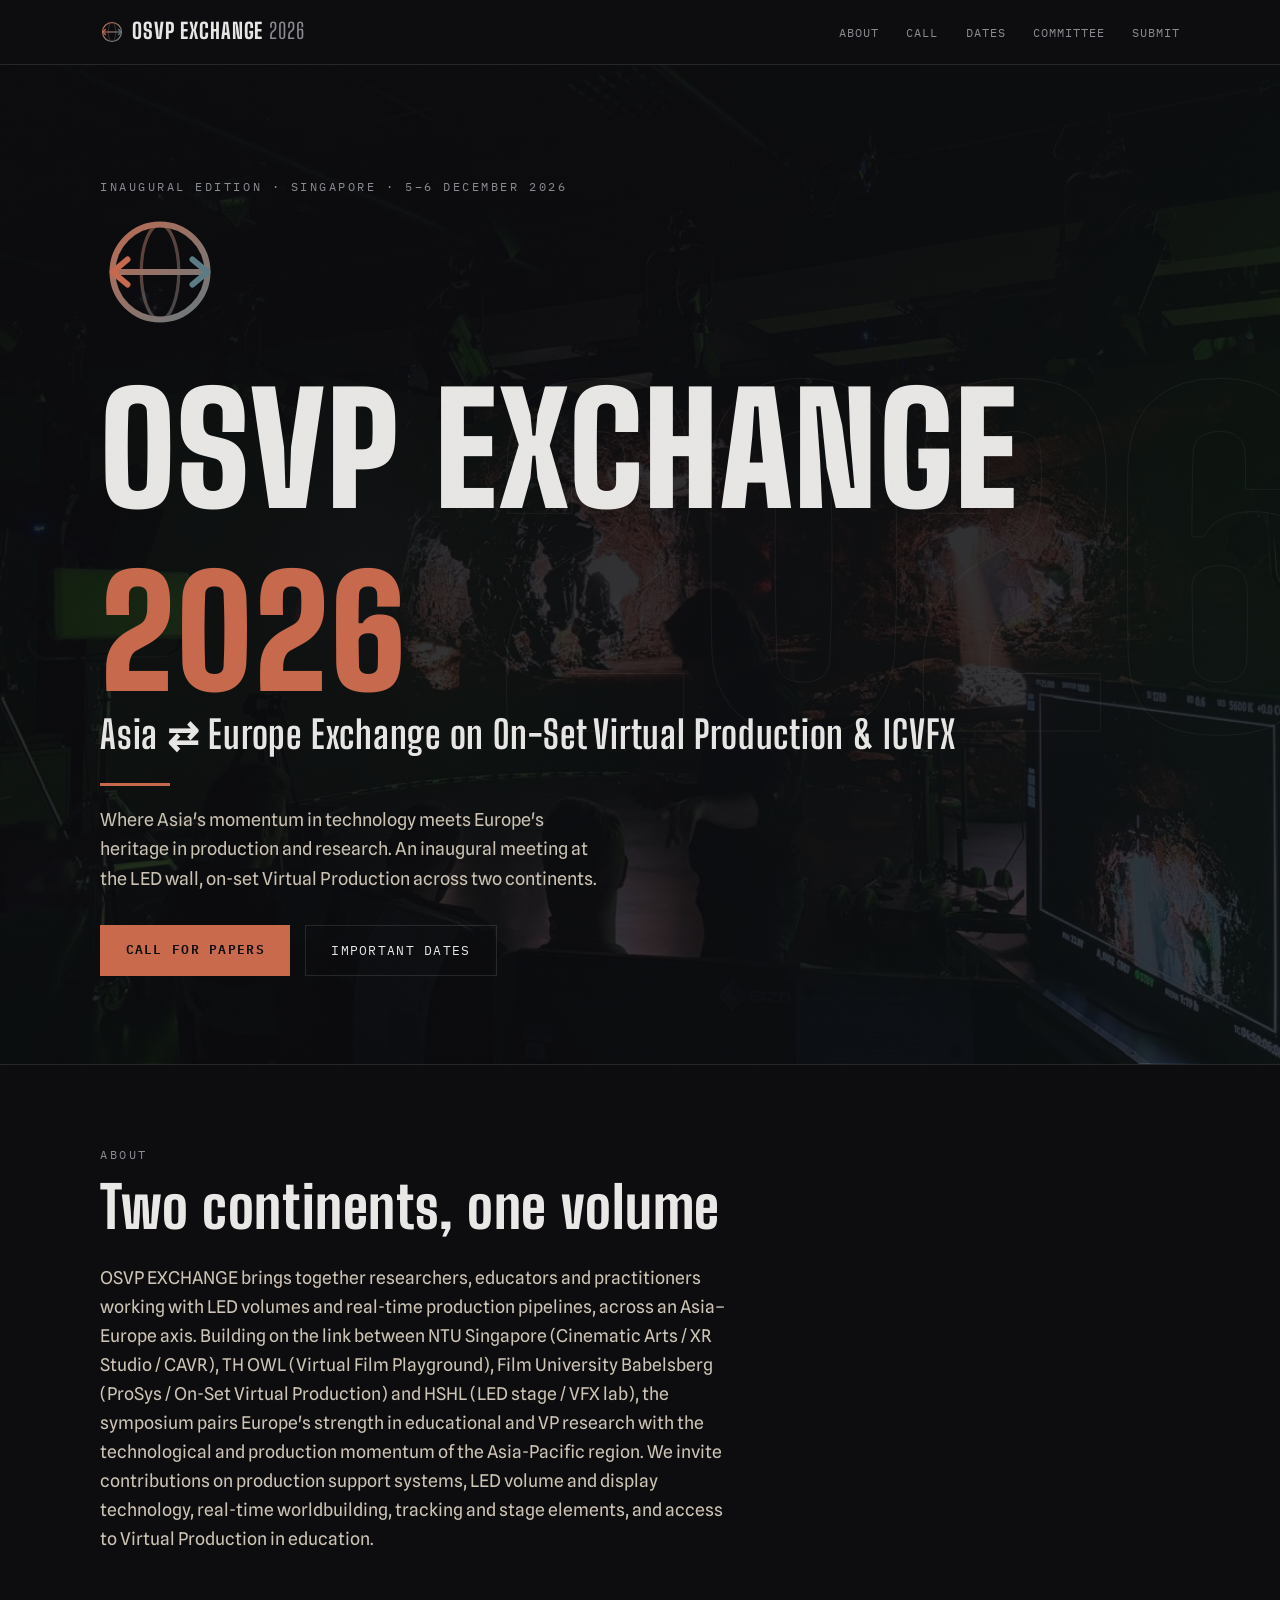
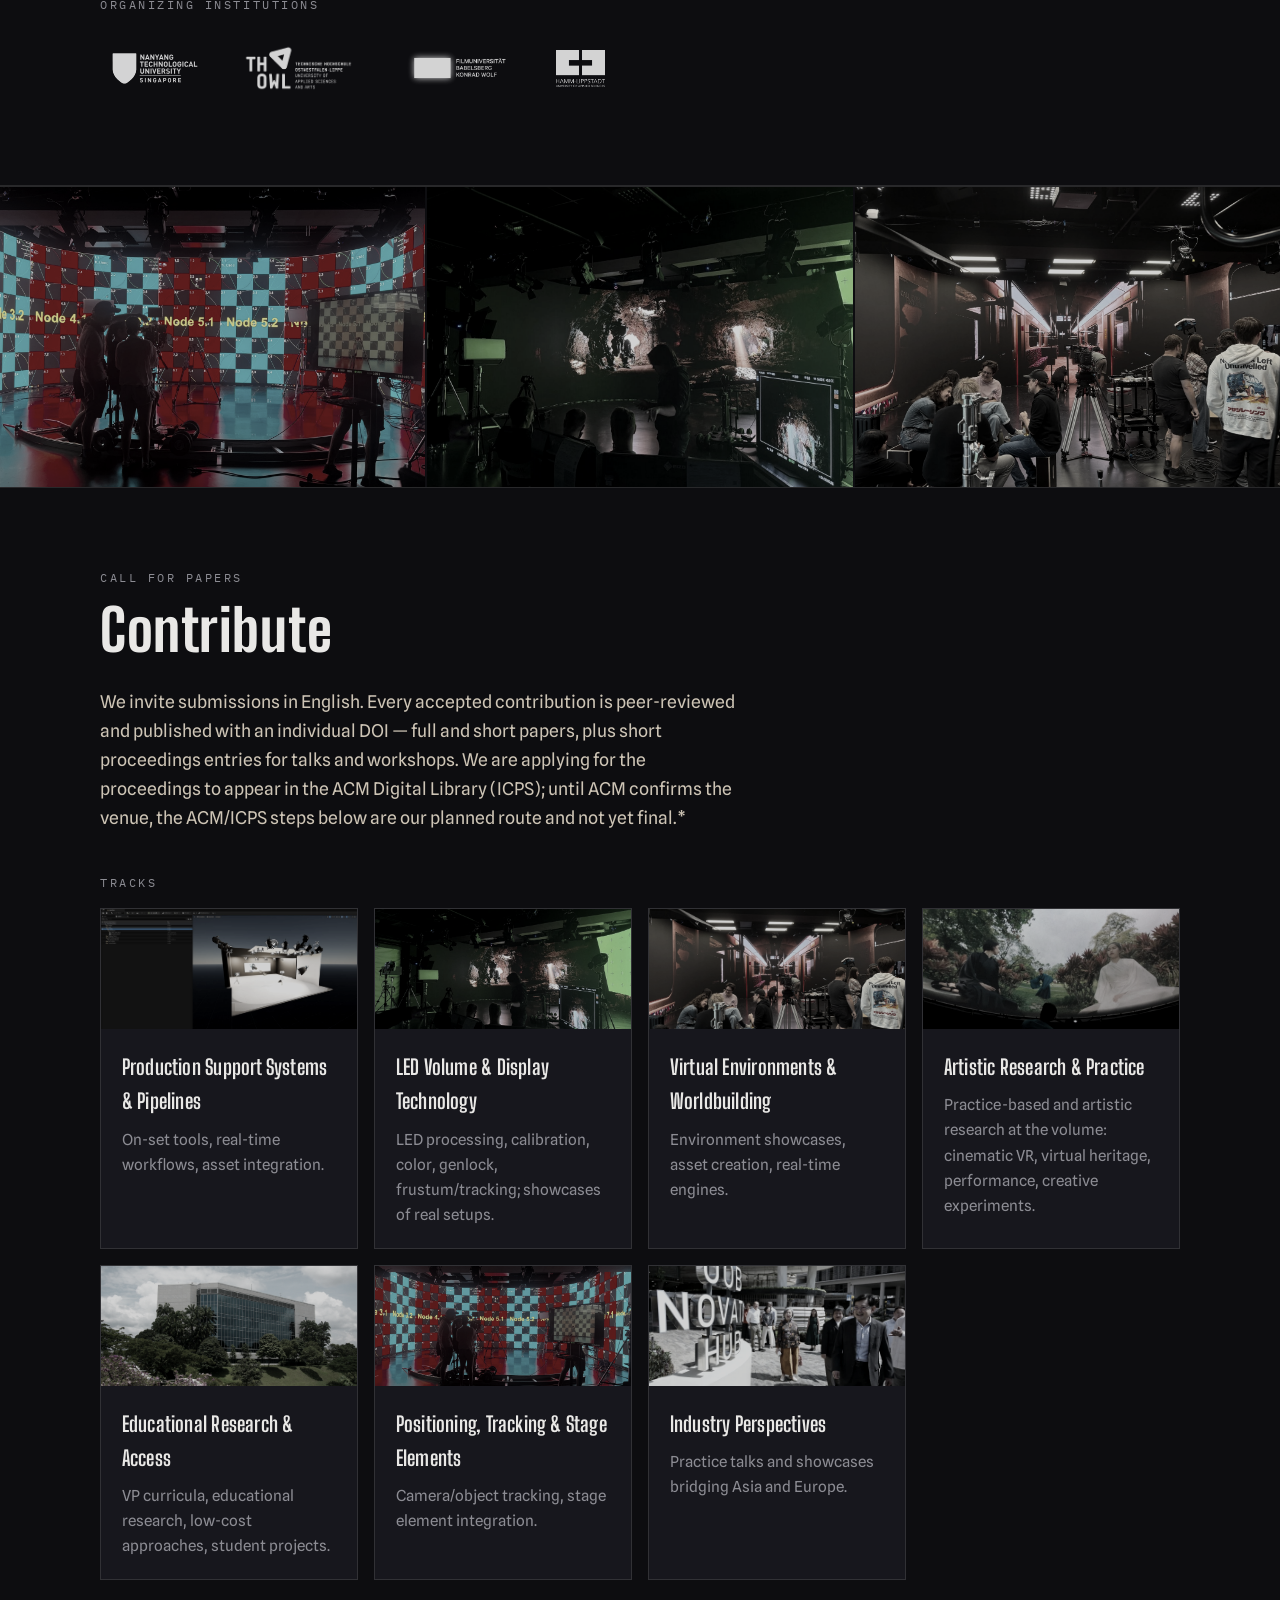
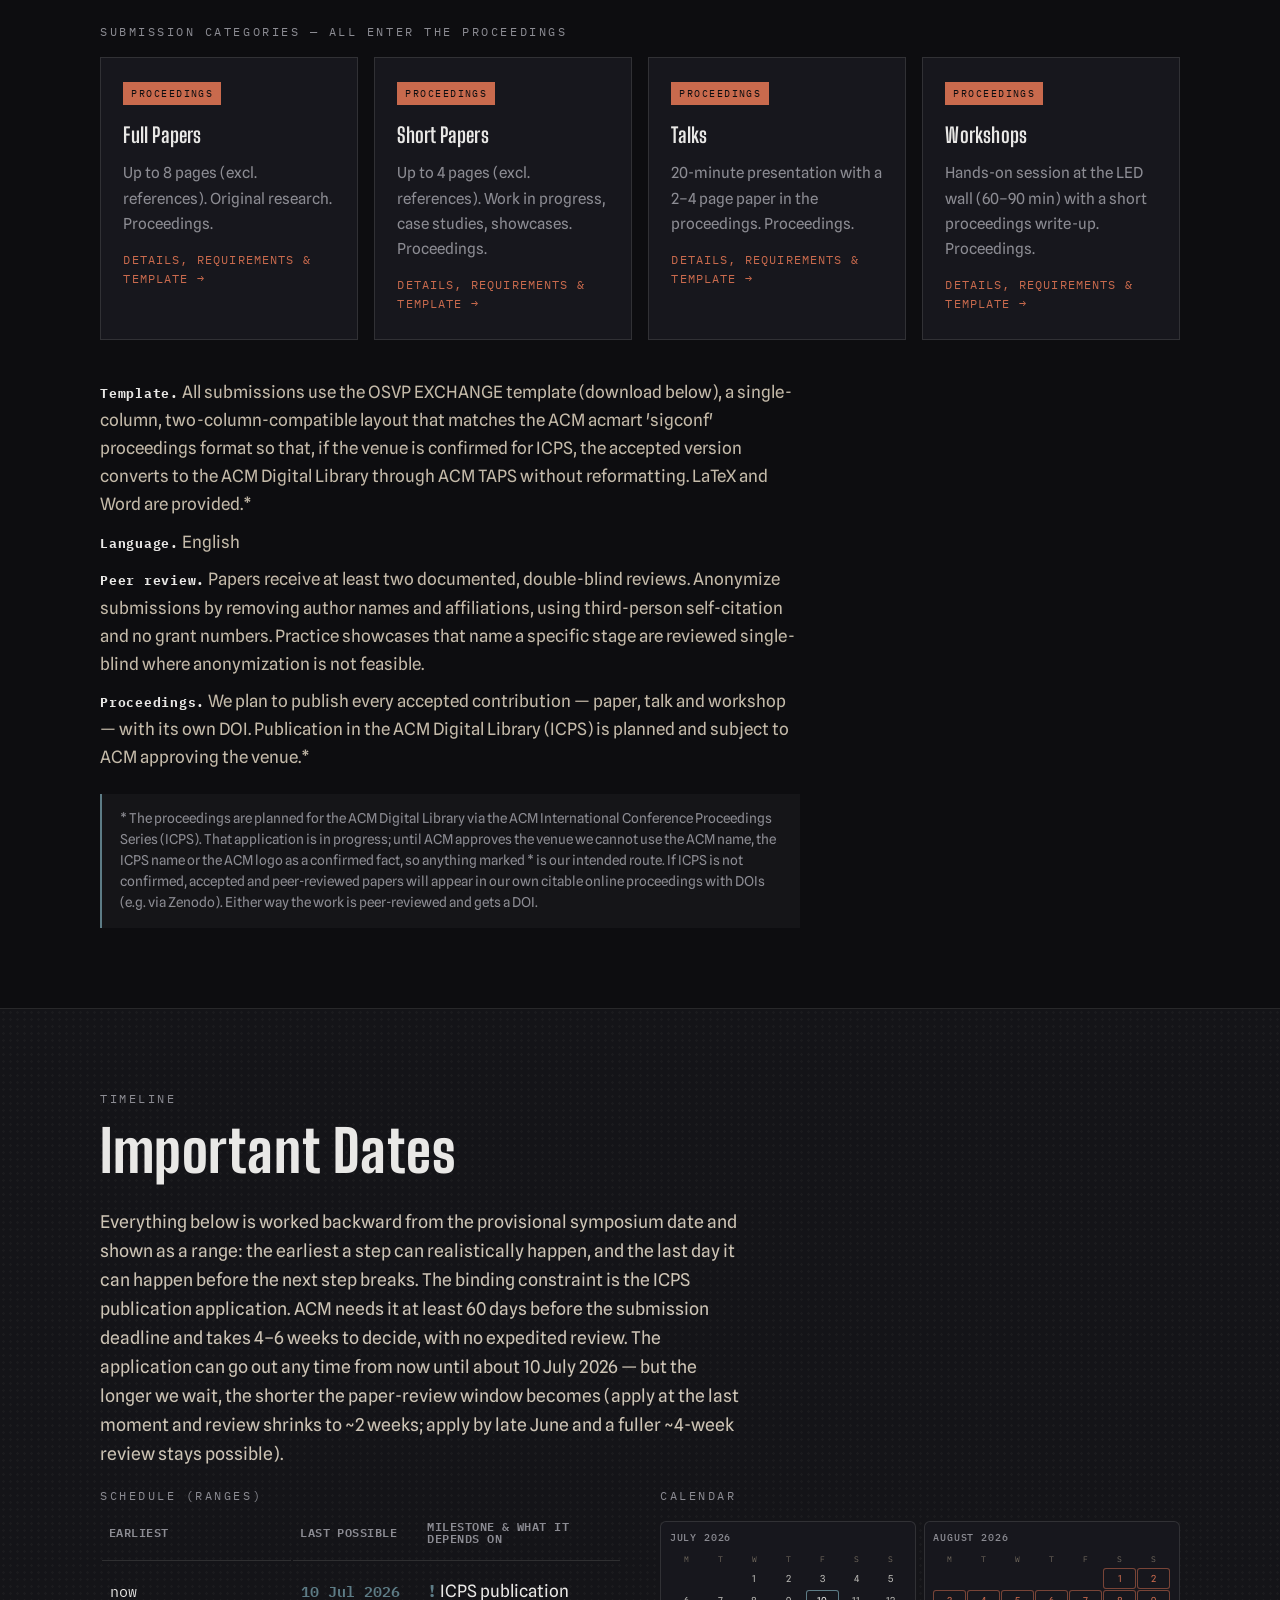
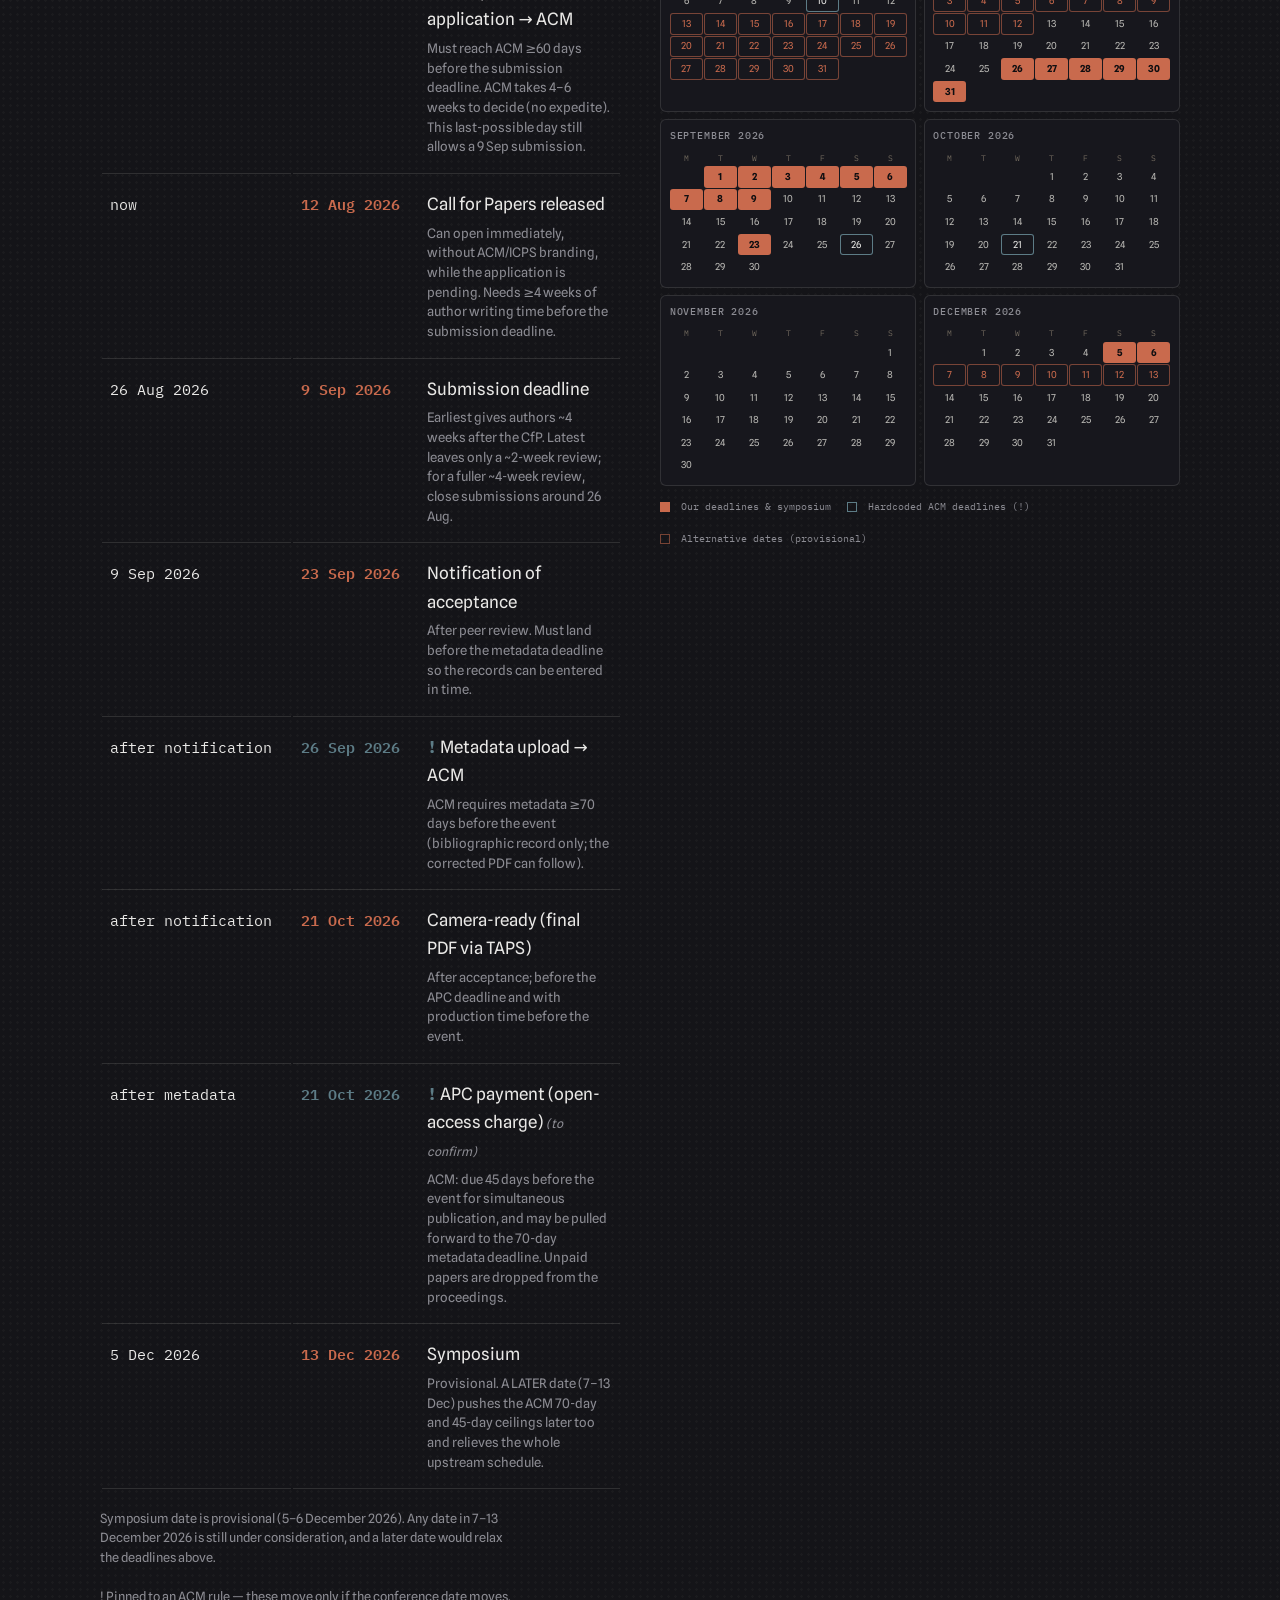
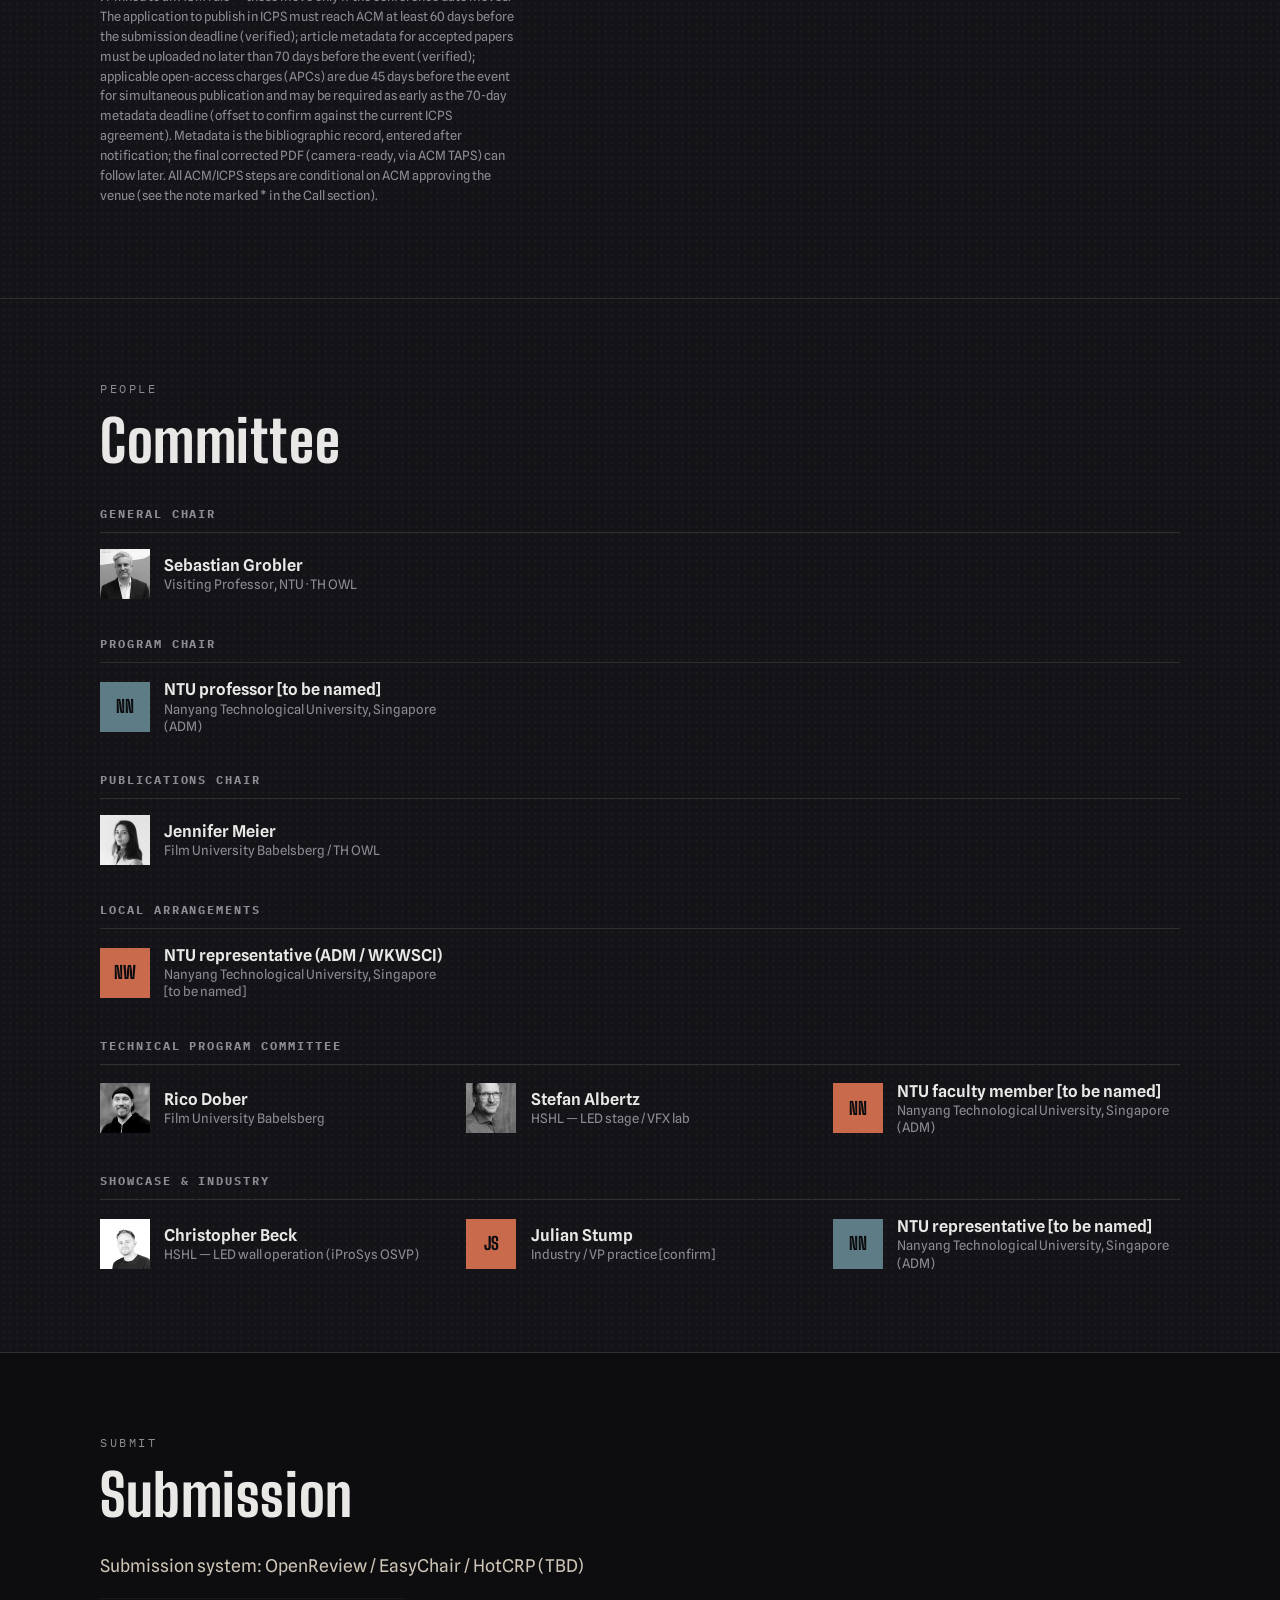
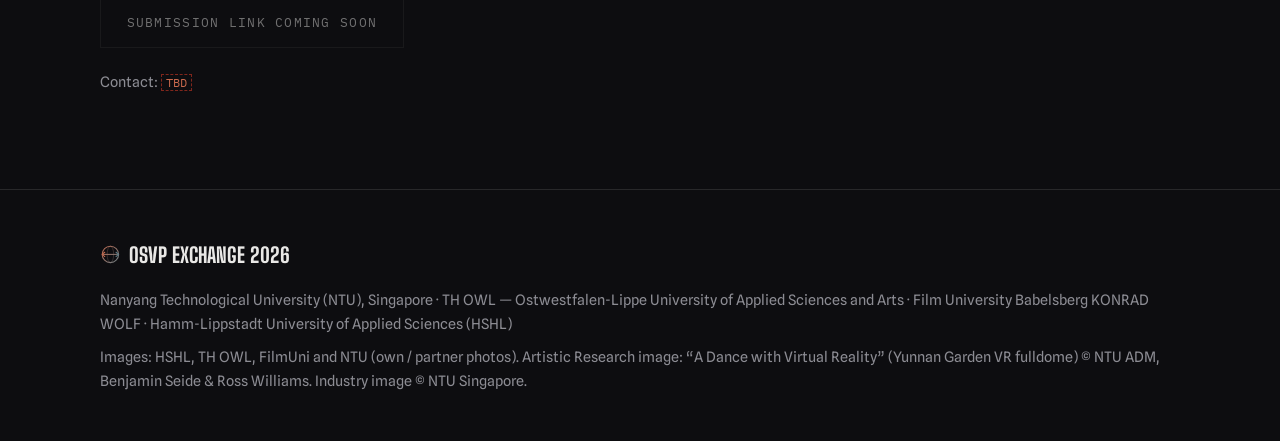
==== commit 670aef6d: "Update site (2026-06-19 22:02)" ====
--- a/index.html
+++ b/index.html
@@ -89,7 +89,7 @@
       <div class="dcol"><p class="kicker">Schedule (ranges)</p><table class="dates ranges"><thead><tr><th>Earliest</th><th>Last possible</th><th>Milestone &amp; what it depends on</th></tr></thead><tbody><tr class="hardrow"><td class="dt early">now</td><td class="dt late">10 Jul 2026</td><td class="ms"><span class="hardmark" title="Pinned to an ACM rule">!</span> ICPS publication application → ACM<span class="dep">Must reach ACM ≥60 days before the submission deadline. ACM takes 4–6 weeks to decide (no expedite). This last-possible day still allows a 9 Sep submission.</span></td></tr><tr><td class="dt early">now</td><td class="dt late">12 Aug 2026</td><td class="ms">Call for Papers released<span class="dep">Can open immediately, without ACM/ICPS branding, while the application is pending. Needs ≥4 weeks of author writing time before the submission deadline.</span></td></tr><tr><td class="dt early">26 Aug 2026</td><td class="dt late">9 Sep 2026</td><td class="ms">Submission deadline<span class="dep">Earliest gives authors ~4 weeks after the CfP. Latest leaves only a ~2-week review; for a fuller ~4-week review, close submissions around 26 Aug.</span></td></tr><tr><td class="dt early">9 Sep 2026</td><td class="dt late">23 Sep 2026</td><td class="ms">Notification of acceptance<span class="dep">After peer review. Must land before the metadata deadline so the records can be entered in time.</span></td></tr><tr class="hardrow"><td class="dt early">after notification</td><td class="dt late">26 Sep 2026</td><td class="ms"><span class="hardmark" title="Pinned to an ACM rule">!</span> Metadata upload → ACM<span class="dep">ACM requires metadata ≥70 days before the event (bibliographic record only; the corrected PDF can follow).</span></td></tr><tr><td class="dt early">after notification</td><td class="dt late">21 Oct 2026</td><td class="ms">Camera-ready (final PDF via TAPS)<span class="dep">After acceptance; before the APC deadline and with production time before the event.</span></td></tr><tr class="hardrow"><td class="dt early">after metadata</td><td class="dt late">21 Oct 2026</td><td class="ms"><span class="hardmark" title="Pinned to an ACM rule">!</span> APC payment (open-access charge) <span class="confirm" title="Exact ACM offset still to confirm">(to confirm)</span><span class="dep">ACM: due 45 days before the event for simultaneous publication, and may be pulled forward to the 70-day metadata deadline. Unpaid papers are dropped from the proceedings.</span></td></tr><tr><td class="dt early">5 Dec 2026</td><td class="dt late">13 Dec 2026</td><td class="ms">Symposium<span class="dep">Provisional. A LATER date (7–13 Dec) pushes the ACM 70-day and 45-day ceilings later too and relieves the whole upstream schedule.</span></td></tr></tbody></table><p class="fineprint datesnote">Symposium date is provisional (5–6 December 2026). Any date in 7–13 December 2026 is still under consideration, and a later date would relax the deadlines above.
 </p><p class="fineprint datesnote">! Pinned to an ACM rule — these move only if the conference date moves. The application to publish in ICPS must reach ACM at least 60 days before the submission deadline (verified); article metadata for accepted papers must be uploaded no later than 70 days before the event (verified); applicable open-access charges (APCs) are due 45 days before the event for simultaneous publication and may be required as early as the 70-day metadata deadline (offset to confirm against the current ICPS agreement). Metadata is the bibliographic record, entered after notification; the final corrected PDF (camera-ready, via ACM TAPS) can follow later. All ACM/ICPS steps are conditional on ACM approving the venue (see the note marked * in the Call section).
 </p></div>
-      <div class="dcol"><p class="kicker">Calendar</p><div class="cal"><div class="calmonth"><div class="cmname">July 2026</div><div class="cgrid"><span class="cdow">M</span><span class="cdow">T</span><span class="cdow">W</span><span class="cdow">T</span><span class="cdow">F</span><span class="cdow">S</span><span class="cdow">S</span><span class="cday pad"></span><span class="cday pad"></span><span class="cday">1</span><span class="cday">2</span><span class="cday">3</span><span class="cday">4</span><span class="cday">5</span><span class="cday">6</span><span class="cday">7</span><span class="cday">8</span><span class="cday">9</span><span class="cday rel" data-tip="ICPS application — last day !" aria-label="ICPS application — last day !" tabindex="0">10</span><span class="cday">11</span><span class="cday">12</span><span class="cday hot" data-tip="CfP opens (target)" aria-label="CfP opens (target)" tabindex="0">13</span><span class="cday">14</span><span class="cday">15</span><span class="cday">16</span><span class="cday">17</span><span class="cday">18</span><span class="cday">19</span><span class="cday">20</span><span class="cday">21</span><span class="cday">22</span><span class="cday">23</span><span class="cday">24</span><span class="cday">25</span><span class="cday">26</span><span class="cday">27</span><span class="cday">28</span><span class="cday">29</span><span class="cday">30</span><span class="cday">31</span><span class="cday pad"></span><span class="cday pad"></span></div></div><div class="calmonth"><div class="cmname">August 2026</div><div class="cgrid"><span class="cdow">M</span><span class="cdow">T</span><span class="cdow">W</span><span class="cdow">T</span><span class="cdow">F</span><span class="cdow">S</span><span class="cdow">S</span><span class="cday pad"></span><span class="cday pad"></span><span class="cday pad"></span><span class="cday pad"></span><span class="cday pad"></span><span class="cday">1</span><span class="cday">2</span><span class="cday">3</span><span class="cday">4</span><span class="cday">5</span><span class="cday">6</span><span class="cday">7</span><span class="cday">8</span><span class="cday">9</span><span class="cday">10</span><span class="cday">11</span><span class="cday">12</span><span class="cday">13</span><span class="cday">14</span><span class="cday">15</span><span class="cday">16</span><span class="cday">17</span><span class="cday">18</span><span class="cday">19</span><span class="cday">20</span><span class="cday">21</span><span class="cday">22</span><span class="cday">23</span><span class="cday">24</span><span class="cday">25</span><span class="cday alt" data-tip="Submission — earliest sensible close" aria-label="Submission — earliest sensible close" tabindex="0">26</span><span class="cday">27</span><span class="cday">28</span><span class="cday">29</span><span class="cday">30</span><span class="cday">31</span><span class="cday pad"></span><span class="cday pad"></span><span class="cday pad"></span><span class="cday pad"></span><span class="cday pad"></span><span class="cday pad"></span></div></div><div class="calmonth"><div class="cmname">September 2026</div><div class="cgrid"><span class="cdow">M</span><span class="cdow">T</span><span class="cdow">W</span><span class="cdow">T</span><span class="cdow">F</span><span class="cdow">S</span><span class="cdow">S</span><span class="cday pad"></span><span class="cday">1</span><span class="cday">2</span><span class="cday">3</span><span class="cday">4</span><span class="cday">5</span><span class="cday">6</span><span class="cday">7</span><span class="cday">8</span><span class="cday hot" data-tip="Submission deadline — last day" aria-label="Submission deadline — last day" tabindex="0">9</span><span class="cday">10</span><span class="cday">11</span><span class="cday">12</span><span class="cday">13</span><span class="cday">14</span><span class="cday">15</span><span class="cday">16</span><span class="cday">17</span><span class="cday">18</span><span class="cday">19</span><span class="cday">20</span><span class="cday">21</span><span class="cday">22</span><span class="cday hot" data-tip="Notification of acceptance" aria-label="Notification of acceptance" tabindex="0">23</span><span class="cday">24</span><span class="cday">25</span><span class="cday rel" data-tip="Metadata upload to ACM !" aria-label="Metadata upload to ACM !" tabindex="0">26</span><span class="cday">27</span><span class="cday">28</span><span class="cday">29</span><span class="cday">30</span><span class="cday pad"></span><span class="cday pad"></span><span class="cday pad"></span><span class="cday pad"></span></div></div><div class="calmonth"><div class="cmname">October 2026</div><div class="cgrid"><span class="cdow">M</span><span class="cdow">T</span><span class="cdow">W</span><span class="cdow">T</span><span class="cdow">F</span><span class="cdow">S</span><span class="cdow">S</span><span class="cday pad"></span><span class="cday pad"></span><span class="cday pad"></span><span class="cday">1</span><span class="cday">2</span><span class="cday">3</span><span class="cday">4</span><span class="cday">5</span><span class="cday">6</span><span class="cday">7</span><span class="cday">8</span><span class="cday">9</span><span class="cday">10</span><span class="cday">11</span><span class="cday">12</span><span class="cday">13</span><span class="cday">14</span><span class="cday">15</span><span class="cday">16</span><span class="cday">17</span><span class="cday">18</span><span class="cday">19</span><span class="cday">20</span><span class="cday rel" data-tip="Camera-ready + APC due !" aria-label="Camera-ready + APC due !" tabindex="0">21</span><span class="cday">22</span><span class="cday">23</span><span class="cday">24</span><span class="cday">25</span><span class="cday">26</span><span class="cday">27</span><span class="cday">28</span><span class="cday">29</span><span class="cday">30</span><span class="cday">31</span><span class="cday pad"></span></div></div><div class="calmonth"><div class="cmname">November 2026</div><div class="cgrid"><span class="cdow">M</span><span class="cdow">T</span><span class="cdow">W</span><span class="cdow">T</span><span class="cdow">F</span><span class="cdow">S</span><span class="cdow">S</span><span class="cday pad"></span><span class="cday pad"></span><span class="cday pad"></span><span class="cday pad"></span><span class="cday pad"></span><span class="cday pad"></span><span class="cday">1</span><span class="cday">2</span><span class="cday">3</span><span class="cday">4</span><span class="cday">5</span><span class="cday">6</span><span class="cday">7</span><span class="cday">8</span><span class="cday">9</span><span class="cday">10</span><span class="cday">11</span><span class="cday">12</span><span class="cday">13</span><span class="cday">14</span><span class="cday">15</span><span class="cday">16</span><span class="cday">17</span><span class="cday">18</span><span class="cday">19</span><span class="cday">20</span><span class="cday">21</span><span class="cday">22</span><span class="cday">23</span><span class="cday">24</span><span class="cday">25</span><span class="cday">26</span><span class="cday">27</span><span class="cday">28</span><span class="cday">29</span><span class="cday">30</span><span class="cday pad"></span><span class="cday pad"></span><span class="cday pad"></span><span class="cday pad"></span><span class="cday pad"></span><span class="cday pad"></span></div></div><div class="calmonth"><div class="cmname">December 2026</div><div class="cgrid"><span class="cdow">M</span><span class="cdow">T</span><span class="cdow">W</span><span class="cdow">T</span><span class="cdow">F</span><span class="cdow">S</span><span class="cdow">S</span><span class="cday pad"></span><span class="cday">1</span><span class="cday">2</span><span class="cday">3</span><span class="cday">4</span><span class="cday hot" data-tip="OSVP EXCHANGE symposium (provisional)" aria-label="OSVP EXCHANGE symposium (provisional)" tabindex="0">5</span><span class="cday hot" data-tip="OSVP EXCHANGE symposium (provisional)" aria-label="OSVP EXCHANGE symposium (provisional)" tabindex="0">6</span><span class="cday alt" data-tip="Alternative date (provisional)" aria-label="Alternative date (provisional)" tabindex="0">7</span><span class="cday alt" data-tip="Alternative date (provisional)" aria-label="Alternative date (provisional)" tabindex="0">8</span><span class="cday alt" data-tip="Alternative date (provisional)" aria-label="Alternative date (provisional)" tabindex="0">9</span><span class="cday alt" data-tip="Alternative date (provisional)" aria-label="Alternative date (provisional)" tabindex="0">10</span><span class="cday alt" data-tip="Alternative date (provisional)" aria-label="Alternative date (provisional)" tabindex="0">11</span><span class="cday alt" data-tip="Alternative date (provisional)" aria-label="Alternative date (provisional)" tabindex="0">12</span><span class="cday alt" data-tip="Alternative date (provisional)" aria-label="Alternative date (provisional)" tabindex="0">13</span><span class="cday">14</span><span class="cday">15</span><span class="cday">16</span><span class="cday">17</span><span class="cday">18</span><span class="cday">19</span><span class="cday">20</span><span class="cday">21</span><span class="cday">22</span><span class="cday">23</span><span class="cday">24</span><span class="cday">25</span><span class="cday">26</span><span class="cday">27</span><span class="cday">28</span><span class="cday">29</span><span class="cday">30</span><span class="cday">31</span><span class="cday pad"></span><span class="cday pad"></span><span class="cday pad"></span></div></div></div><div class="callegend"><span><i class="lg hot"></i> Our deadlines &amp; symposium</span><span><i class="lg rel"></i> Hardcoded ACM deadlines (!)</span><span><i class="lg alt"></i> Alternative dates (provisional)</span></div></div>
+      <div class="dcol"><p class="kicker">Calendar</p><div class="cal"><div class="calmonth"><div class="cmname">July 2026</div><div class="cgrid"><span class="cdow">M</span><span class="cdow">T</span><span class="cdow">W</span><span class="cdow">T</span><span class="cdow">F</span><span class="cdow">S</span><span class="cdow">S</span><span class="cday pad"></span><span class="cday pad"></span><span class="cday">1</span><span class="cday">2</span><span class="cday">3</span><span class="cday">4</span><span class="cday">5</span><span class="cday">6</span><span class="cday">7</span><span class="cday">8</span><span class="cday">9</span><span class="cday rel" data-tip="ICPS application — last day !" aria-label="ICPS application — last day !" tabindex="0">10</span><span class="cday">11</span><span class="cday">12</span><span class="cday alt" data-tip="CfP can open anywhere here (target 13 Jul)" aria-label="CfP can open anywhere here (target 13 Jul)" tabindex="0">13</span><span class="cday alt" data-tip="CfP can open anywhere here (target 13 Jul)" aria-label="CfP can open anywhere here (target 13 Jul)" tabindex="0">14</span><span class="cday alt" data-tip="CfP can open anywhere here (target 13 Jul)" aria-label="CfP can open anywhere here (target 13 Jul)" tabindex="0">15</span><span class="cday alt" data-tip="CfP can open anywhere here (target 13 Jul)" aria-label="CfP can open anywhere here (target 13 Jul)" tabindex="0">16</span><span class="cday alt" data-tip="CfP can open anywhere here (target 13 Jul)" aria-label="CfP can open anywhere here (target 13 Jul)" tabindex="0">17</span><span class="cday alt" data-tip="CfP can open anywhere here (target 13 Jul)" aria-label="CfP can open anywhere here (target 13 Jul)" tabindex="0">18</span><span class="cday alt" data-tip="CfP can open anywhere here (target 13 Jul)" aria-label="CfP can open anywhere here (target 13 Jul)" tabindex="0">19</span><span class="cday alt" data-tip="CfP can open anywhere here (target 13 Jul)" aria-label="CfP can open anywhere here (target 13 Jul)" tabindex="0">20</span><span class="cday alt" data-tip="CfP can open anywhere here (target 13 Jul)" aria-label="CfP can open anywhere here (target 13 Jul)" tabindex="0">21</span><span class="cday alt" data-tip="CfP can open anywhere here (target 13 Jul)" aria-label="CfP can open anywhere here (target 13 Jul)" tabindex="0">22</span><span class="cday alt" data-tip="CfP can open anywhere here (target 13 Jul)" aria-label="CfP can open anywhere here (target 13 Jul)" tabindex="0">23</span><span class="cday alt" data-tip="CfP can open anywhere here (target 13 Jul)" aria-label="CfP can open anywhere here (target 13 Jul)" tabindex="0">24</span><span class="cday alt" data-tip="CfP can open anywhere here (target 13 Jul)" aria-label="CfP can open anywhere here (target 13 Jul)" tabindex="0">25</span><span class="cday alt" data-tip="CfP can open anywhere here (target 13 Jul)" aria-label="CfP can open anywhere here (target 13 Jul)" tabindex="0">26</span><span class="cday alt" data-tip="CfP can open anywhere here (target 13 Jul)" aria-label="CfP can open anywhere here (target 13 Jul)" tabindex="0">27</span><span class="cday alt" data-tip="CfP can open anywhere here (target 13 Jul)" aria-label="CfP can open anywhere here (target 13 Jul)" tabindex="0">28</span><span class="cday alt" data-tip="CfP can open anywhere here (target 13 Jul)" aria-label="CfP can open anywhere here (target 13 Jul)" tabindex="0">29</span><span class="cday alt" data-tip="CfP can open anywhere here (target 13 Jul)" aria-label="CfP can open anywhere here (target 13 Jul)" tabindex="0">30</span><span class="cday alt" data-tip="CfP can open anywhere here (target 13 Jul)" aria-label="CfP can open anywhere here (target 13 Jul)" tabindex="0">31</span><span class="cday pad"></span><span class="cday pad"></span></div></div><div class="calmonth"><div class="cmname">August 2026</div><div class="cgrid"><span class="cdow">M</span><span class="cdow">T</span><span class="cdow">W</span><span class="cdow">T</span><span class="cdow">F</span><span class="cdow">S</span><span class="cdow">S</span><span class="cday pad"></span><span class="cday pad"></span><span class="cday pad"></span><span class="cday pad"></span><span class="cday pad"></span><span class="cday alt" data-tip="CfP can open anywhere here (target 13 Jul)" aria-label="CfP can open anywhere here (target 13 Jul)" tabindex="0">1</span><span class="cday alt" data-tip="CfP can open anywhere here (target 13 Jul)" aria-label="CfP can open anywhere here (target 13 Jul)" tabindex="0">2</span><span class="cday alt" data-tip="CfP can open anywhere here (target 13 Jul)" aria-label="CfP can open anywhere here (target 13 Jul)" tabindex="0">3</span><span class="cday alt" data-tip="CfP can open anywhere here (target 13 Jul)" aria-label="CfP can open anywhere here (target 13 Jul)" tabindex="0">4</span><span class="cday alt" data-tip="CfP can open anywhere here (target 13 Jul)" aria-label="CfP can open anywhere here (target 13 Jul)" tabindex="0">5</span><span class="cday alt" data-tip="CfP can open anywhere here (target 13 Jul)" aria-label="CfP can open anywhere here (target 13 Jul)" tabindex="0">6</span><span class="cday alt" data-tip="CfP can open anywhere here (target 13 Jul)" aria-label="CfP can open anywhere here (target 13 Jul)" tabindex="0">7</span><span class="cday alt" data-tip="CfP can open anywhere here (target 13 Jul)" aria-label="CfP can open anywhere here (target 13 Jul)" tabindex="0">8</span><span class="cday alt" data-tip="CfP can open anywhere here (target 13 Jul)" aria-label="CfP can open anywhere here (target 13 Jul)" tabindex="0">9</span><span class="cday alt" data-tip="CfP can open anywhere here (target 13 Jul)" aria-label="CfP can open anywhere here (target 13 Jul)" tabindex="0">10</span><span class="cday alt" data-tip="CfP can open anywhere here (target 13 Jul)" aria-label="CfP can open anywhere here (target 13 Jul)" tabindex="0">11</span><span class="cday alt" data-tip="CfP can open anywhere here (target 13 Jul)" aria-label="CfP can open anywhere here (target 13 Jul)" tabindex="0">12</span><span class="cday">13</span><span class="cday">14</span><span class="cday">15</span><span class="cday">16</span><span class="cday">17</span><span class="cday">18</span><span class="cday">19</span><span class="cday">20</span><span class="cday">21</span><span class="cday">22</span><span class="cday">23</span><span class="cday">24</span><span class="cday">25</span><span class="cday hot" data-tip="Submission window — close anywhere here (later = shorter review)" aria-label="Submission window — close anywhere here (later = shorter review)" tabindex="0">26</span><span class="cday hot" data-tip="Submission window — close anywhere here (later = shorter review)" aria-label="Submission window — close anywhere here (later = shorter review)" tabindex="0">27</span><span class="cday hot" data-tip="Submission window — close anywhere here (later = shorter review)" aria-label="Submission window — close anywhere here (later = shorter review)" tabindex="0">28</span><span class="cday hot" data-tip="Submission window — close anywhere here (later = shorter review)" aria-label="Submission window — close anywhere here (later = shorter review)" tabindex="0">29</span><span class="cday hot" data-tip="Submission window — close anywhere here (later = shorter review)" aria-label="Submission window — close anywhere here (later = shorter review)" tabindex="0">30</span><span class="cday hot" data-tip="Submission window — close anywhere here (later = shorter review)" aria-label="Submission window — close anywhere here (later = shorter review)" tabindex="0">31</span><span class="cday pad"></span><span class="cday pad"></span><span class="cday pad"></span><span class="cday pad"></span><span class="cday pad"></span><span class="cday pad"></span></div></div><div class="calmonth"><div class="cmname">September 2026</div><div class="cgrid"><span class="cdow">M</span><span class="cdow">T</span><span class="cdow">W</span><span class="cdow">T</span><span class="cdow">F</span><span class="cdow">S</span><span class="cdow">S</span><span class="cday pad"></span><span class="cday hot" data-tip="Submission window — close anywhere here (later = shorter review)" aria-label="Submission window — close anywhere here (later = shorter review)" tabindex="0">1</span><span class="cday hot" data-tip="Submission window — close anywhere here (later = shorter review)" aria-label="Submission window — close anywhere here (later = shorter review)" tabindex="0">2</span><span class="cday hot" data-tip="Submission window — close anywhere here (later = shorter review)" aria-label="Submission window — close anywhere here (later = shorter review)" tabindex="0">3</span><span class="cday hot" data-tip="Submission window — close anywhere here (later = shorter review)" aria-label="Submission window — close anywhere here (later = shorter review)" tabindex="0">4</span><span class="cday hot" data-tip="Submission window — close anywhere here (later = shorter review)" aria-label="Submission window — close anywhere here (later = shorter review)" tabindex="0">5</span><span class="cday hot" data-tip="Submission window — close anywhere here (later = shorter review)" aria-label="Submission window — close anywhere here (later = shorter review)" tabindex="0">6</span><span class="cday hot" data-tip="Submission window — close anywhere here (later = shorter review)" aria-label="Submission window — close anywhere here (later = shorter review)" tabindex="0">7</span><span class="cday hot" data-tip="Submission window — close anywhere here (later = shorter review)" aria-label="Submission window — close anywhere here (later = shorter review)" tabindex="0">8</span><span class="cday hot" data-tip="Submission window — close anywhere here (later = shorter review)" aria-label="Submission window — close anywhere here (later = shorter review)" tabindex="0">9</span><span class="cday">10</span><span class="cday">11</span><span class="cday">12</span><span class="cday">13</span><span class="cday">14</span><span class="cday">15</span><span class="cday">16</span><span class="cday">17</span><span class="cday">18</span><span class="cday">19</span><span class="cday">20</span><span class="cday">21</span><span class="cday">22</span><span class="cday hot" data-tip="Notification of acceptance" aria-label="Notification of acceptance" tabindex="0">23</span><span class="cday">24</span><span class="cday">25</span><span class="cday rel" data-tip="Metadata upload to ACM !" aria-label="Metadata upload to ACM !" tabindex="0">26</span><span class="cday">27</span><span class="cday">28</span><span class="cday">29</span><span class="cday">30</span><span class="cday pad"></span><span class="cday pad"></span><span class="cday pad"></span><span class="cday pad"></span></div></div><div class="calmonth"><div class="cmname">October 2026</div><div class="cgrid"><span class="cdow">M</span><span class="cdow">T</span><span class="cdow">W</span><span class="cdow">T</span><span class="cdow">F</span><span class="cdow">S</span><span class="cdow">S</span><span class="cday pad"></span><span class="cday pad"></span><span class="cday pad"></span><span class="cday">1</span><span class="cday">2</span><span class="cday">3</span><span class="cday">4</span><span class="cday">5</span><span class="cday">6</span><span class="cday">7</span><span class="cday">8</span><span class="cday">9</span><span class="cday">10</span><span class="cday">11</span><span class="cday">12</span><span class="cday">13</span><span class="cday">14</span><span class="cday">15</span><span class="cday">16</span><span class="cday">17</span><span class="cday">18</span><span class="cday">19</span><span class="cday">20</span><span class="cday rel" data-tip="Camera-ready + APC due !" aria-label="Camera-ready + APC due !" tabindex="0">21</span><span class="cday">22</span><span class="cday">23</span><span class="cday">24</span><span class="cday">25</span><span class="cday">26</span><span class="cday">27</span><span class="cday">28</span><span class="cday">29</span><span class="cday">30</span><span class="cday">31</span><span class="cday pad"></span></div></div><div class="calmonth"><div class="cmname">November 2026</div><div class="cgrid"><span class="cdow">M</span><span class="cdow">T</span><span class="cdow">W</span><span class="cdow">T</span><span class="cdow">F</span><span class="cdow">S</span><span class="cdow">S</span><span class="cday pad"></span><span class="cday pad"></span><span class="cday pad"></span><span class="cday pad"></span><span class="cday pad"></span><span class="cday pad"></span><span class="cday">1</span><span class="cday">2</span><span class="cday">3</span><span class="cday">4</span><span class="cday">5</span><span class="cday">6</span><span class="cday">7</span><span class="cday">8</span><span class="cday">9</span><span class="cday">10</span><span class="cday">11</span><span class="cday">12</span><span class="cday">13</span><span class="cday">14</span><span class="cday">15</span><span class="cday">16</span><span class="cday">17</span><span class="cday">18</span><span class="cday">19</span><span class="cday">20</span><span class="cday">21</span><span class="cday">22</span><span class="cday">23</span><span class="cday">24</span><span class="cday">25</span><span class="cday">26</span><span class="cday">27</span><span class="cday">28</span><span class="cday">29</span><span class="cday">30</span><span class="cday pad"></span><span class="cday pad"></span><span class="cday pad"></span><span class="cday pad"></span><span class="cday pad"></span><span class="cday pad"></span></div></div><div class="calmonth"><div class="cmname">December 2026</div><div class="cgrid"><span class="cdow">M</span><span class="cdow">T</span><span class="cdow">W</span><span class="cdow">T</span><span class="cdow">F</span><span class="cdow">S</span><span class="cdow">S</span><span class="cday pad"></span><span class="cday">1</span><span class="cday">2</span><span class="cday">3</span><span class="cday">4</span><span class="cday hot" data-tip="OSVP EXCHANGE symposium (provisional)" aria-label="OSVP EXCHANGE symposium (provisional)" tabindex="0">5</span><span class="cday hot" data-tip="OSVP EXCHANGE symposium (provisional)" aria-label="OSVP EXCHANGE symposium (provisional)" tabindex="0">6</span><span class="cday alt" data-tip="Alternative date (provisional)" aria-label="Alternative date (provisional)" tabindex="0">7</span><span class="cday alt" data-tip="Alternative date (provisional)" aria-label="Alternative date (provisional)" tabindex="0">8</span><span class="cday alt" data-tip="Alternative date (provisional)" aria-label="Alternative date (provisional)" tabindex="0">9</span><span class="cday alt" data-tip="Alternative date (provisional)" aria-label="Alternative date (provisional)" tabindex="0">10</span><span class="cday alt" data-tip="Alternative date (provisional)" aria-label="Alternative date (provisional)" tabindex="0">11</span><span class="cday alt" data-tip="Alternative date (provisional)" aria-label="Alternative date (provisional)" tabindex="0">12</span><span class="cday alt" data-tip="Alternative date (provisional)" aria-label="Alternative date (provisional)" tabindex="0">13</span><span class="cday">14</span><span class="cday">15</span><span class="cday">16</span><span class="cday">17</span><span class="cday">18</span><span class="cday">19</span><span class="cday">20</span><span class="cday">21</span><span class="cday">22</span><span class="cday">23</span><span class="cday">24</span><span class="cday">25</span><span class="cday">26</span><span class="cday">27</span><span class="cday">28</span><span class="cday">29</span><span class="cday">30</span><span class="cday">31</span><span class="cday pad"></span><span class="cday pad"></span><span class="cday pad"></span></div></div></div><div class="callegend"><span><i class="lg hot"></i> Our deadlines &amp; symposium</span><span><i class="lg rel"></i> Hardcoded ACM deadlines (!)</span><span><i class="lg alt"></i> Alternative dates (provisional)</span></div></div>
     </div>
   </div>
 </section>
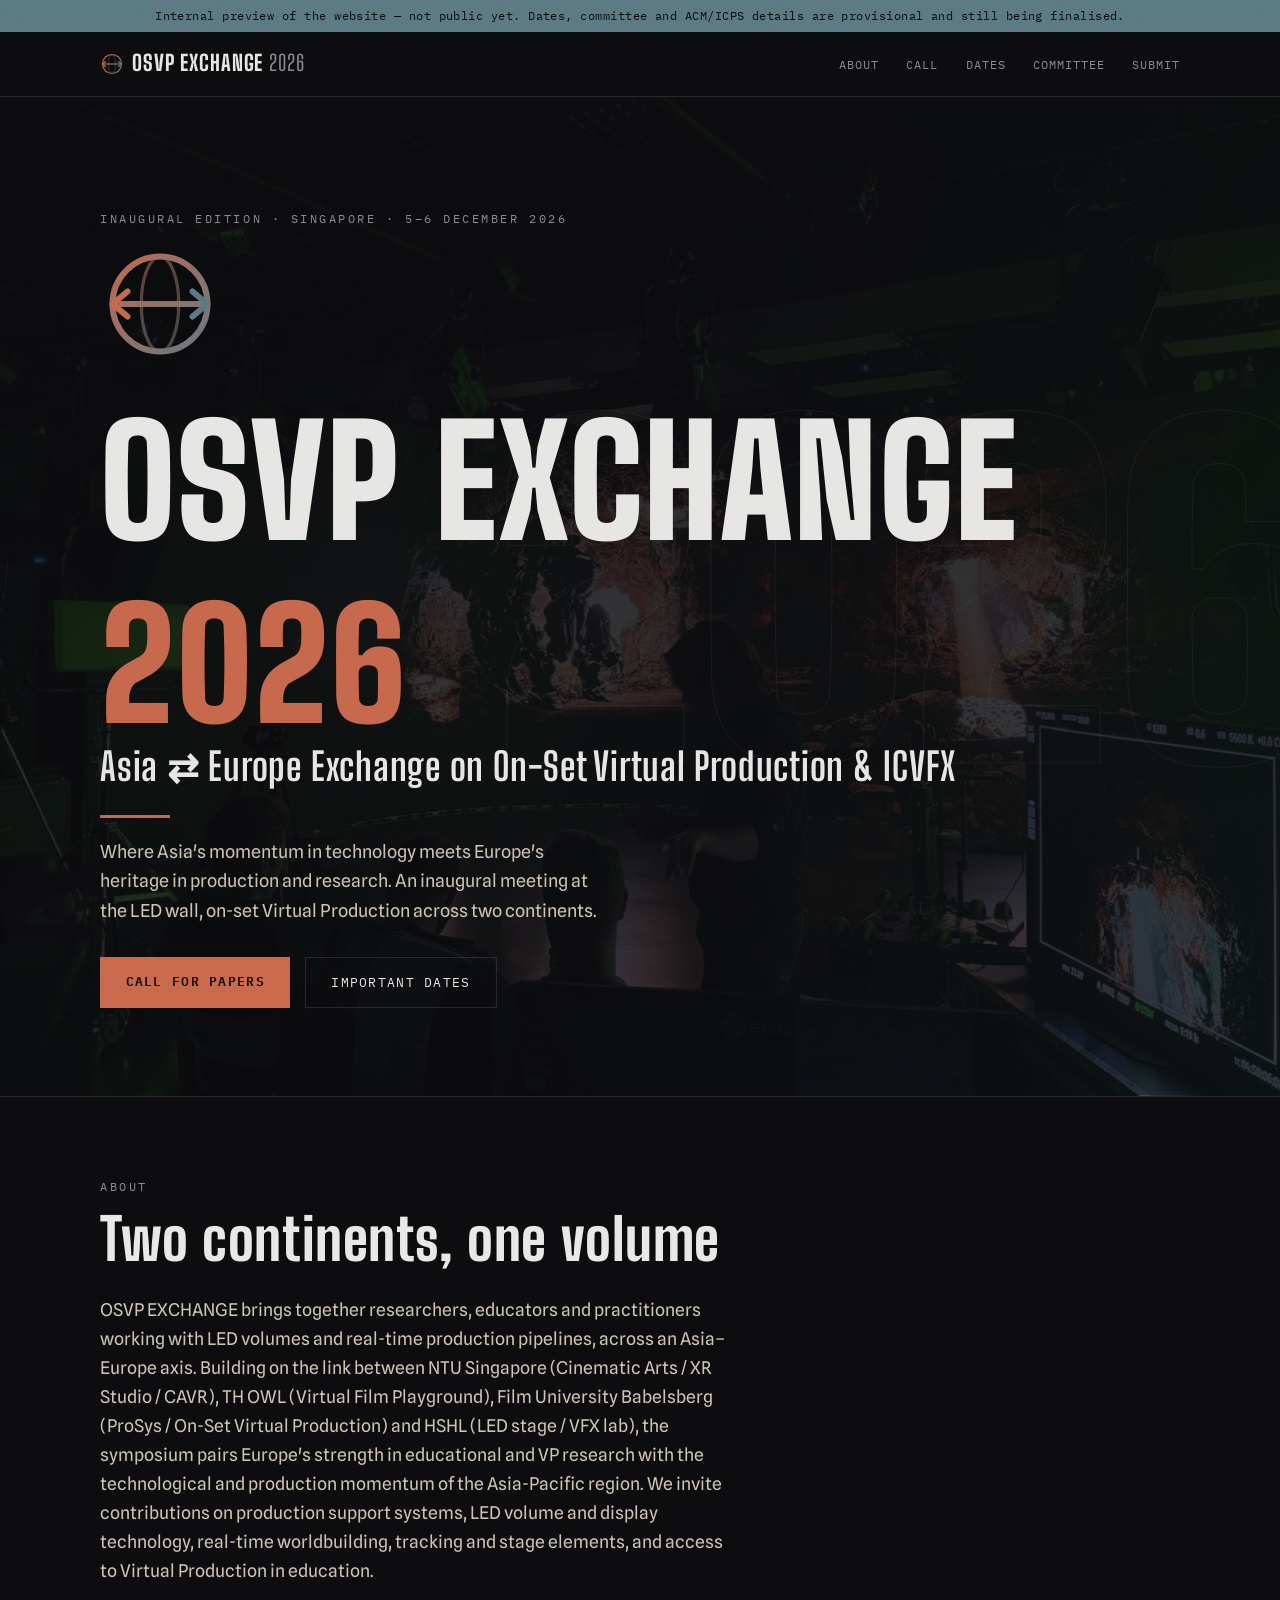
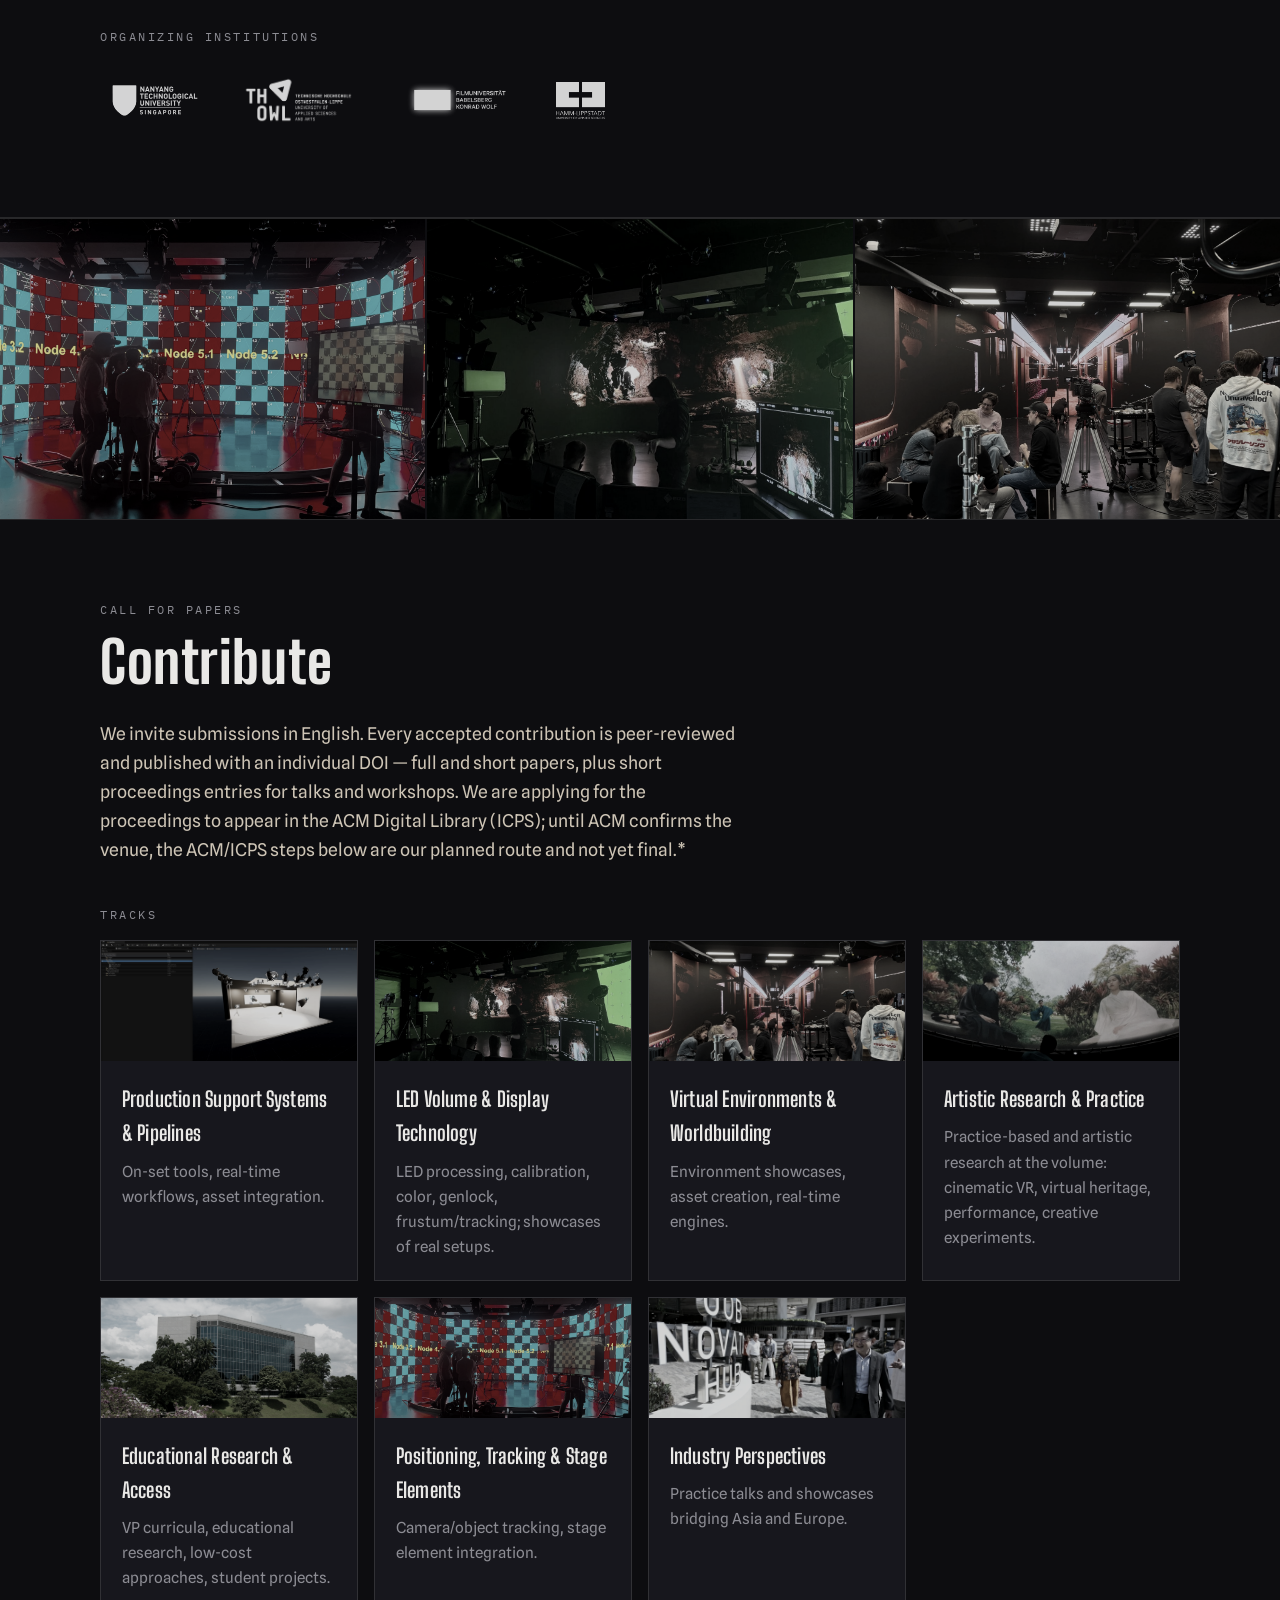
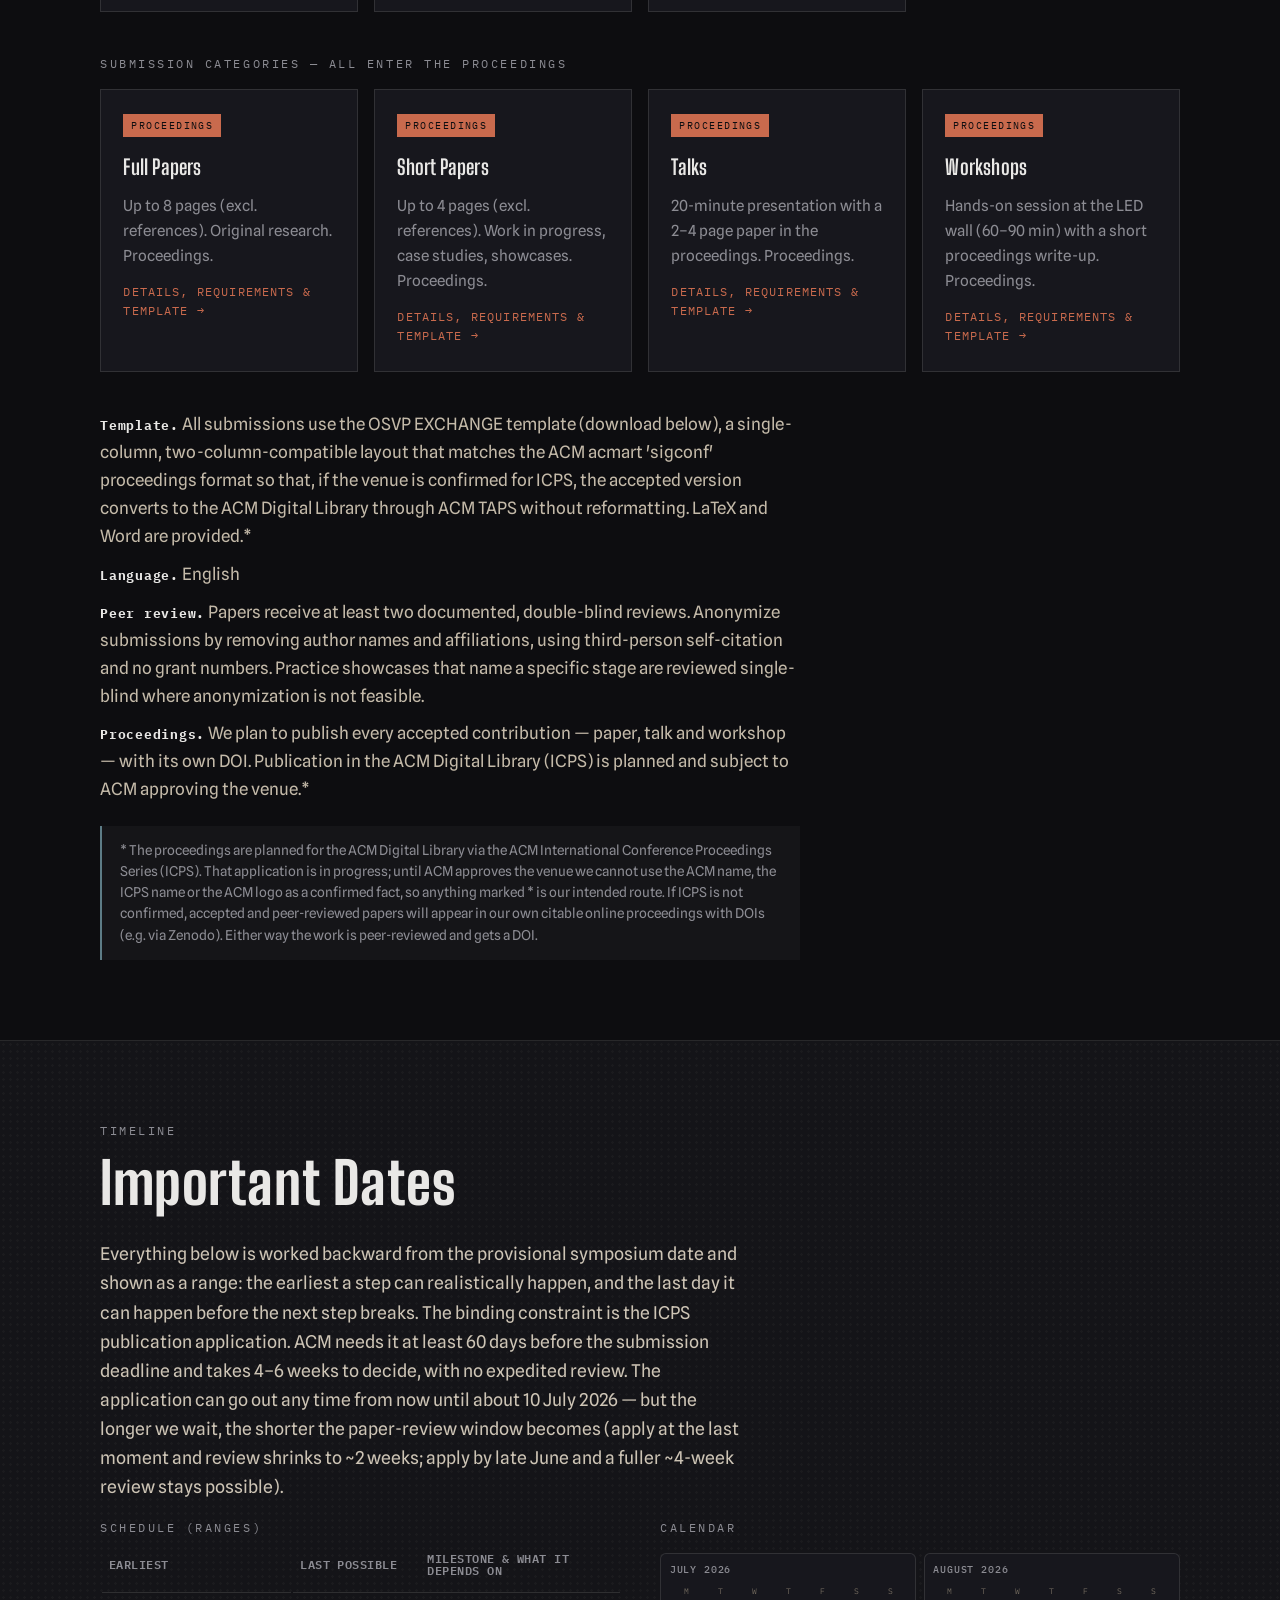
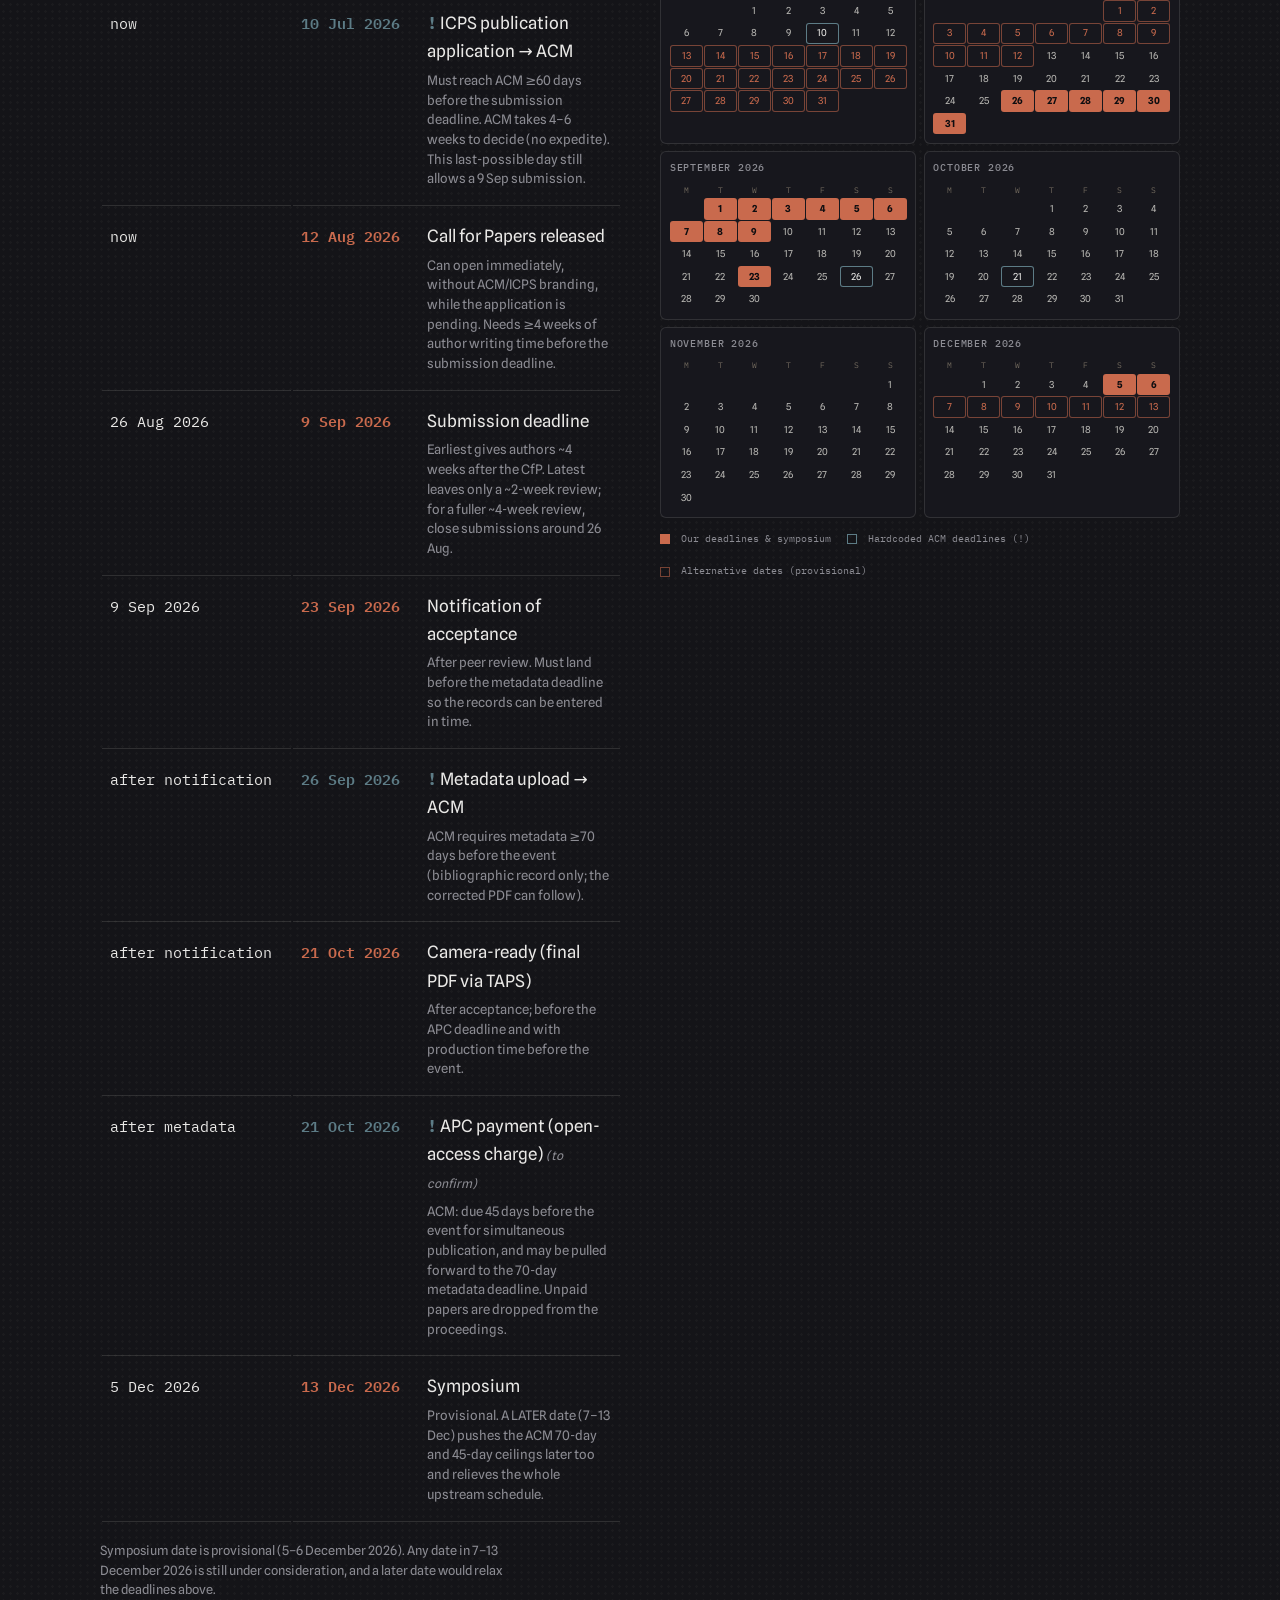
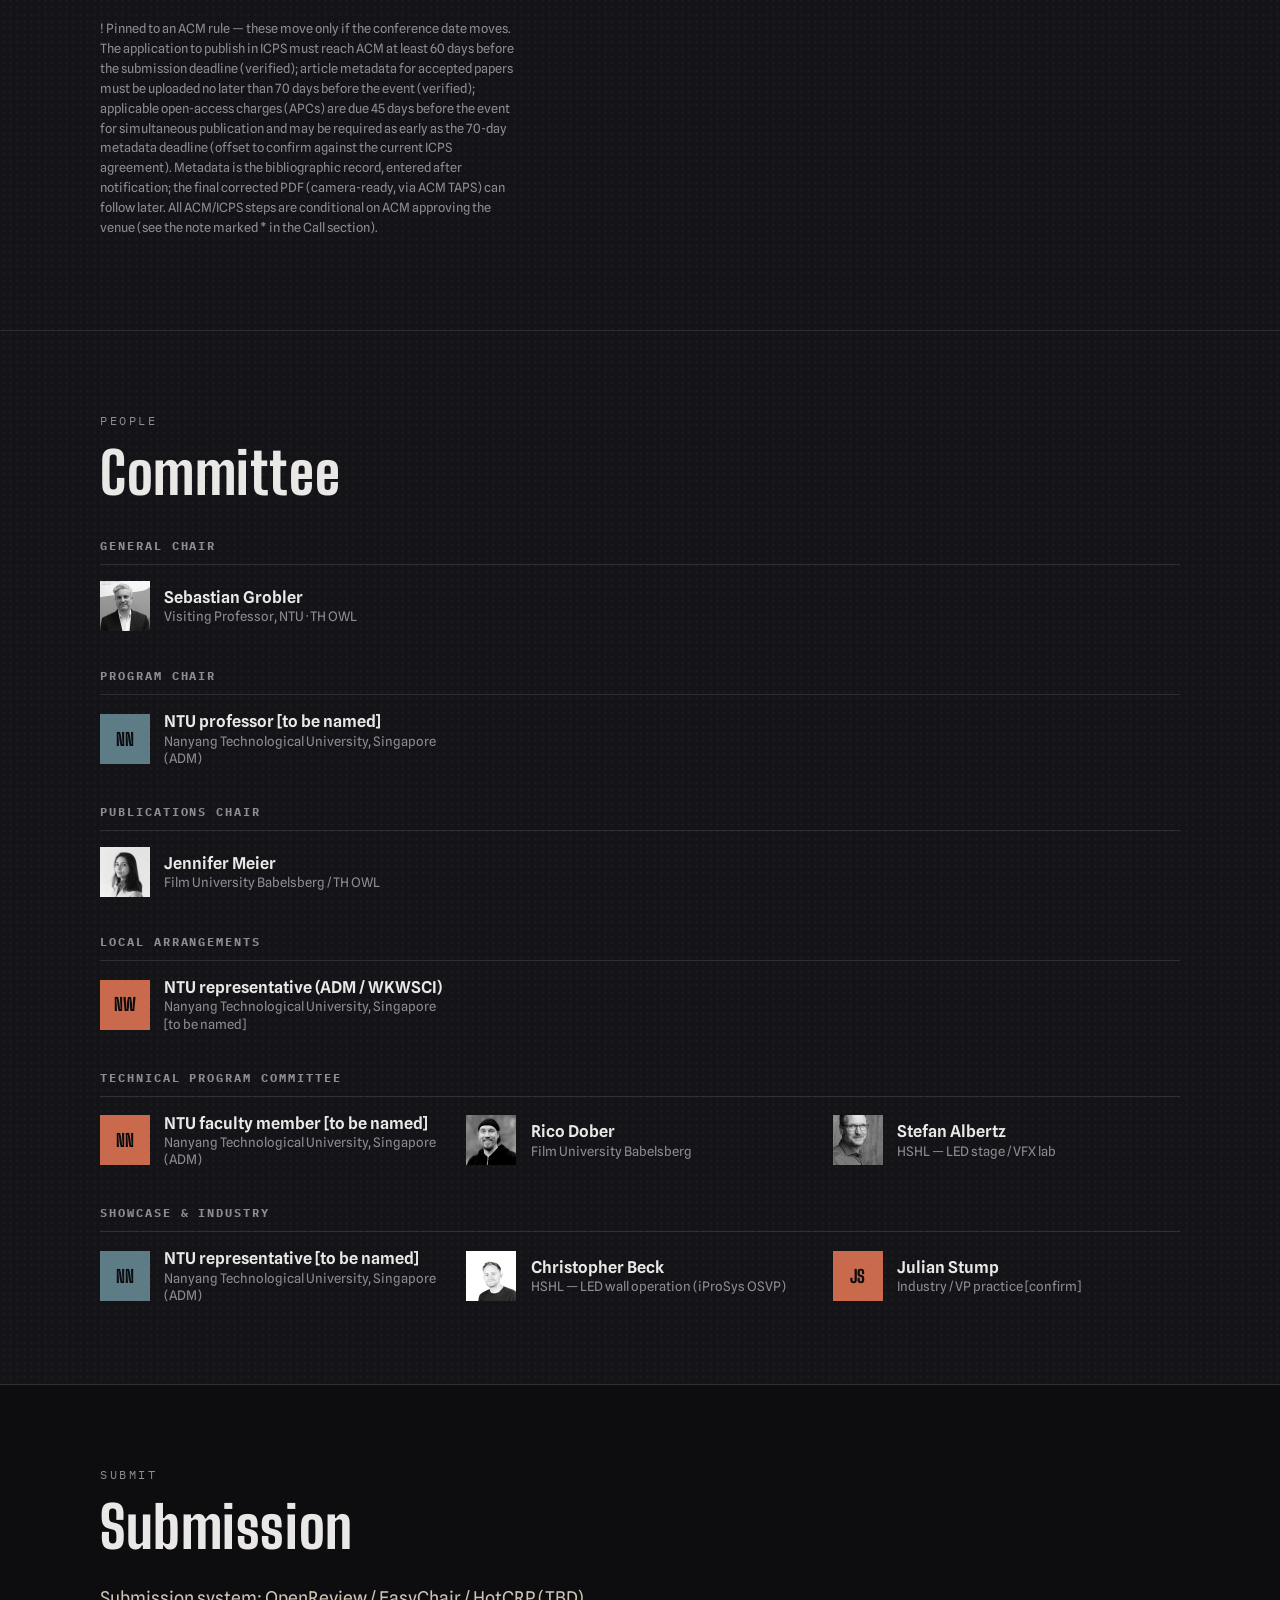
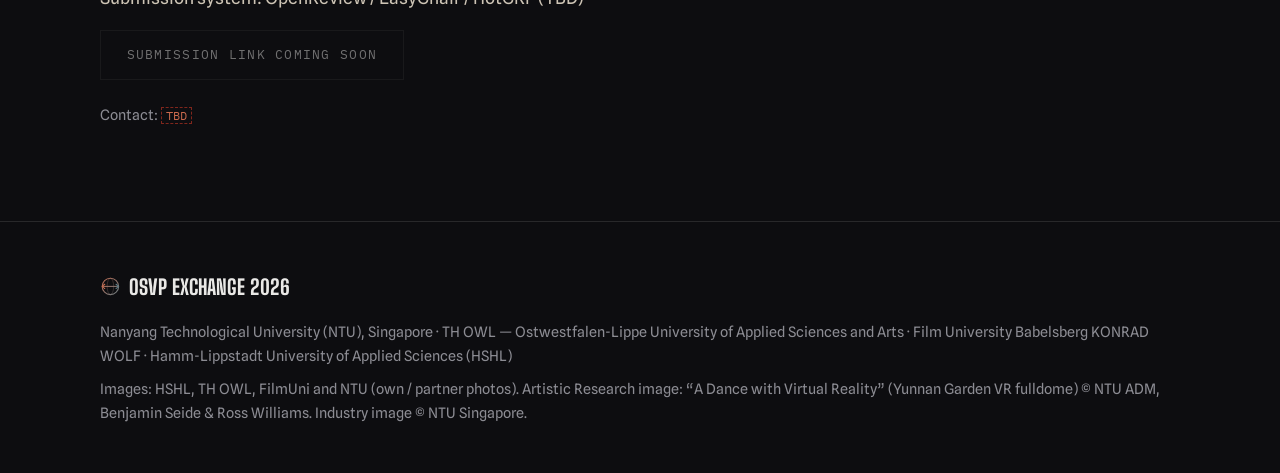
==== commit 5f5f41f4: "Update site (2026-06-19 22:06)" ====
--- a/index.html
+++ b/index.html
@@ -11,6 +11,7 @@
   <link rel="stylesheet" href="style.css">
 </head>
 <body>
+<div class="previewbar">Internal preview of the website — not public yet. Dates, committee and ACM/ICPS details are provisional and still being finalised.</div>
 <nav class="bar">
   <div class="wrap">
     <a class="brand" href="#top"><svg class="mark" viewBox="0 0 48 48" aria-hidden="true" focusable="false">
@@ -101,8 +102,8 @@
     <div class="committee-group"><h3>Program Chair</h3><div class="people"><div class="person"><span class="avatar west" aria-hidden="true">NN</span><span class="pinfo"><a class="name" href="https://www.ntu.edu.sg/adm" target="_blank" rel="noopener">NTU professor [to be named]</a><span class="aff">Nanyang Technological University, Singapore (ADM)</span></span></div></div></div>
     <div class="committee-group"><h3>Publications Chair</h3><div class="people"><div class="person"><span class="avatar photo"><img src="assets/people/meier.jpg" alt="" loading="lazy"></span><span class="pinfo"><a class="name" href="https://www.th-owl.de/medienproduktion/fachbereich/team/jennifer-meier/" target="_blank" rel="noopener">Jennifer Meier</a><span class="aff">Film University Babelsberg / TH OWL</span></span></div></div></div>
     <div class="committee-group"><h3>Local Arrangements</h3><div class="people"><div class="person"><span class="avatar east" aria-hidden="true">NW</span><span class="pinfo"><a class="name" href="https://www.ntu.edu.sg/adm" target="_blank" rel="noopener">NTU representative (ADM / WKWSCI)</a><span class="aff">Nanyang Technological University, Singapore [to be named]</span></span></div></div></div>
-    <div class="committee-group"><h3>Technical Program Committee</h3><div class="people"><div class="person"><span class="avatar photo"><img src="assets/people/dober.jpg" alt="" loading="lazy"></span><span class="pinfo"><a class="name" href="https://www.filmuniversitaet.de/en/portrait/person/rico-dober" target="_blank" rel="noopener">Rico Dober</a><span class="aff">Film University Babelsberg</span></span></div><div class="person"><span class="avatar photo"><img src="assets/people/albertz.jpg" alt="" loading="lazy"></span><span class="pinfo"><a class="name" href="https://www.hshl.de/personen/prof-stefan-albertz" target="_blank" rel="noopener">Stefan Albertz</a><span class="aff">HSHL — LED stage / VFX lab</span></span></div><div class="person"><span class="avatar east" aria-hidden="true">NN</span><span class="pinfo"><a class="name" href="https://www.ntu.edu.sg/adm" target="_blank" rel="noopener">NTU faculty member [to be named]</a><span class="aff">Nanyang Technological University, Singapore (ADM)</span></span></div></div></div>
-    <div class="committee-group"><h3>Showcase &amp; Industry</h3><div class="people"><div class="person"><span class="avatar photo"><img src="assets/people/beck.jpg" alt="" loading="lazy"></span><span class="pinfo"><a class="name" href="https://www.hshl.de/hochschule-hamm-lippstadt/organisation/departments/department-lippstadt2/wissenschaftliche-mitarbeitende-lippstadt2/" target="_blank" rel="noopener">Christopher Beck</a><span class="aff">HSHL — LED wall operation (iProSys OSVP)</span></span></div><div class="person"><span class="avatar east" aria-hidden="true">JS</span><span class="pinfo"><span class="name">Julian Stump</span><span class="aff">Industry / VP practice [confirm]</span></span></div><div class="person"><span class="avatar west" aria-hidden="true">NN</span><span class="pinfo"><a class="name" href="https://www.ntu.edu.sg/adm" target="_blank" rel="noopener">NTU representative [to be named]</a><span class="aff">Nanyang Technological University, Singapore (ADM)</span></span></div></div></div>
+    <div class="committee-group"><h3>Technical Program Committee</h3><div class="people"><div class="person"><span class="avatar east" aria-hidden="true">NN</span><span class="pinfo"><a class="name" href="https://www.ntu.edu.sg/adm" target="_blank" rel="noopener">NTU faculty member [to be named]</a><span class="aff">Nanyang Technological University, Singapore (ADM)</span></span></div><div class="person"><span class="avatar photo"><img src="assets/people/dober.jpg" alt="" loading="lazy"></span><span class="pinfo"><a class="name" href="https://www.filmuniversitaet.de/en/portrait/person/rico-dober" target="_blank" rel="noopener">Rico Dober</a><span class="aff">Film University Babelsberg</span></span></div><div class="person"><span class="avatar photo"><img src="assets/people/albertz.jpg" alt="" loading="lazy"></span><span class="pinfo"><a class="name" href="https://www.hshl.de/personen/prof-stefan-albertz" target="_blank" rel="noopener">Stefan Albertz</a><span class="aff">HSHL — LED stage / VFX lab</span></span></div></div></div>
+    <div class="committee-group"><h3>Showcase &amp; Industry</h3><div class="people"><div class="person"><span class="avatar west" aria-hidden="true">NN</span><span class="pinfo"><a class="name" href="https://www.ntu.edu.sg/adm" target="_blank" rel="noopener">NTU representative [to be named]</a><span class="aff">Nanyang Technological University, Singapore (ADM)</span></span></div><div class="person"><span class="avatar photo"><img src="assets/people/beck.jpg" alt="" loading="lazy"></span><span class="pinfo"><a class="name" href="https://www.hshl.de/hochschule-hamm-lippstadt/organisation/departments/department-lippstadt2/wissenschaftliche-mitarbeitende-lippstadt2/" target="_blank" rel="noopener">Christopher Beck</a><span class="aff">HSHL — LED wall operation (iProSys OSVP)</span></span></div><div class="person"><span class="avatar east" aria-hidden="true">JS</span><span class="pinfo"><span class="name">Julian Stump</span><span class="aff">Industry / VP practice [confirm]</span></span></div></div></div>
   </div>
 </section>
 <section id="submission">
--- a/style.css
+++ b/style.css
@@ -60,6 +60,7 @@
 .kicker .hint { text-transform: none; letter-spacing: 0; color: #6f675c; }
 
 /* ---------- Nav (solid, no blur) ---------- */
+.previewbar { position: relative; z-index: 101; background: var(--west); color: var(--ink); text-align: center; font-family: var(--mono); font-size: .72rem; letter-spacing: .04em; padding: .5rem 1rem; line-height: 1.4; }
 .bar { position: sticky; top: 0; z-index: 100; background: var(--ink); border-bottom: 1px solid var(--line); }
 .bar .wrap { display: flex; align-items: center; justify-content: space-between; height: 64px; }
 .brand { display: flex; align-items: center; gap: .5rem; font-family: var(--display); font-weight: 800; font-size: 1.35rem; letter-spacing: .04em; }
@@ -203,8 +204,8 @@
 .cday.rel { box-shadow: inset 0 0 0 1px var(--west); color: var(--bone); }
 .cday.alt { box-shadow: inset 0 0 0 1px rgba(201,106,77,.55); color: var(--east); }
 /* hover/focus on a marked day: lift it and show a styled tooltip (no native title, no help cursor) */
-.cday.hot, .cday.rel { position: relative; cursor: default; }
-.cday.hot:hover, .cday.rel:hover, .cday.hot:focus, .cday.rel:focus { outline: 2px solid var(--bone); outline-offset: 1px; transform: scale(1.16); z-index: 31; }
+.cday.hot, .cday.rel, .cday.alt { position: relative; cursor: default; }
+.cday.hot:hover, .cday.rel:hover, .cday.alt:hover, .cday.hot:focus, .cday.rel:focus, .cday.alt:focus { outline: 2px solid var(--bone); outline-offset: 1px; transform: scale(1.16); z-index: 31; }
 .cday[data-tip]::after {
   content: attr(data-tip); position: absolute; bottom: calc(100% + 6px); left: 50%;
   transform: translateX(-50%) translateY(4px);
